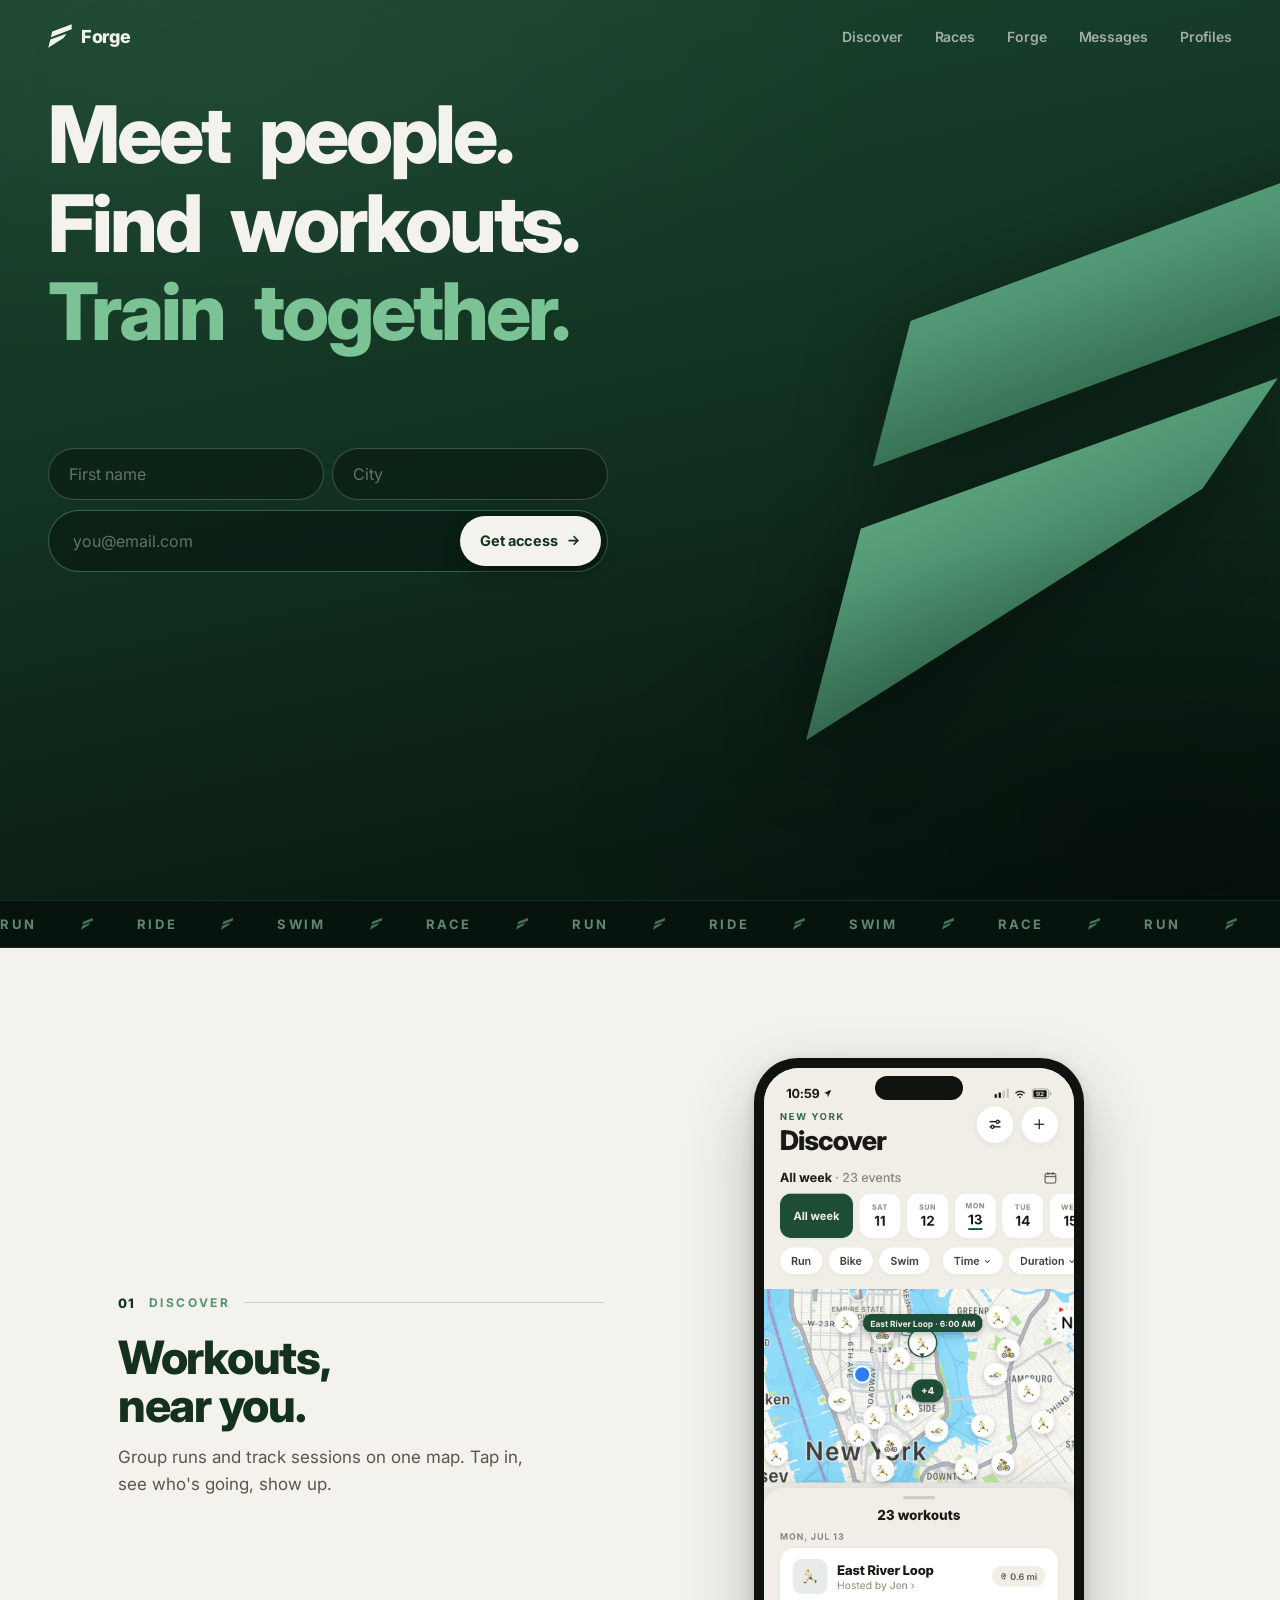
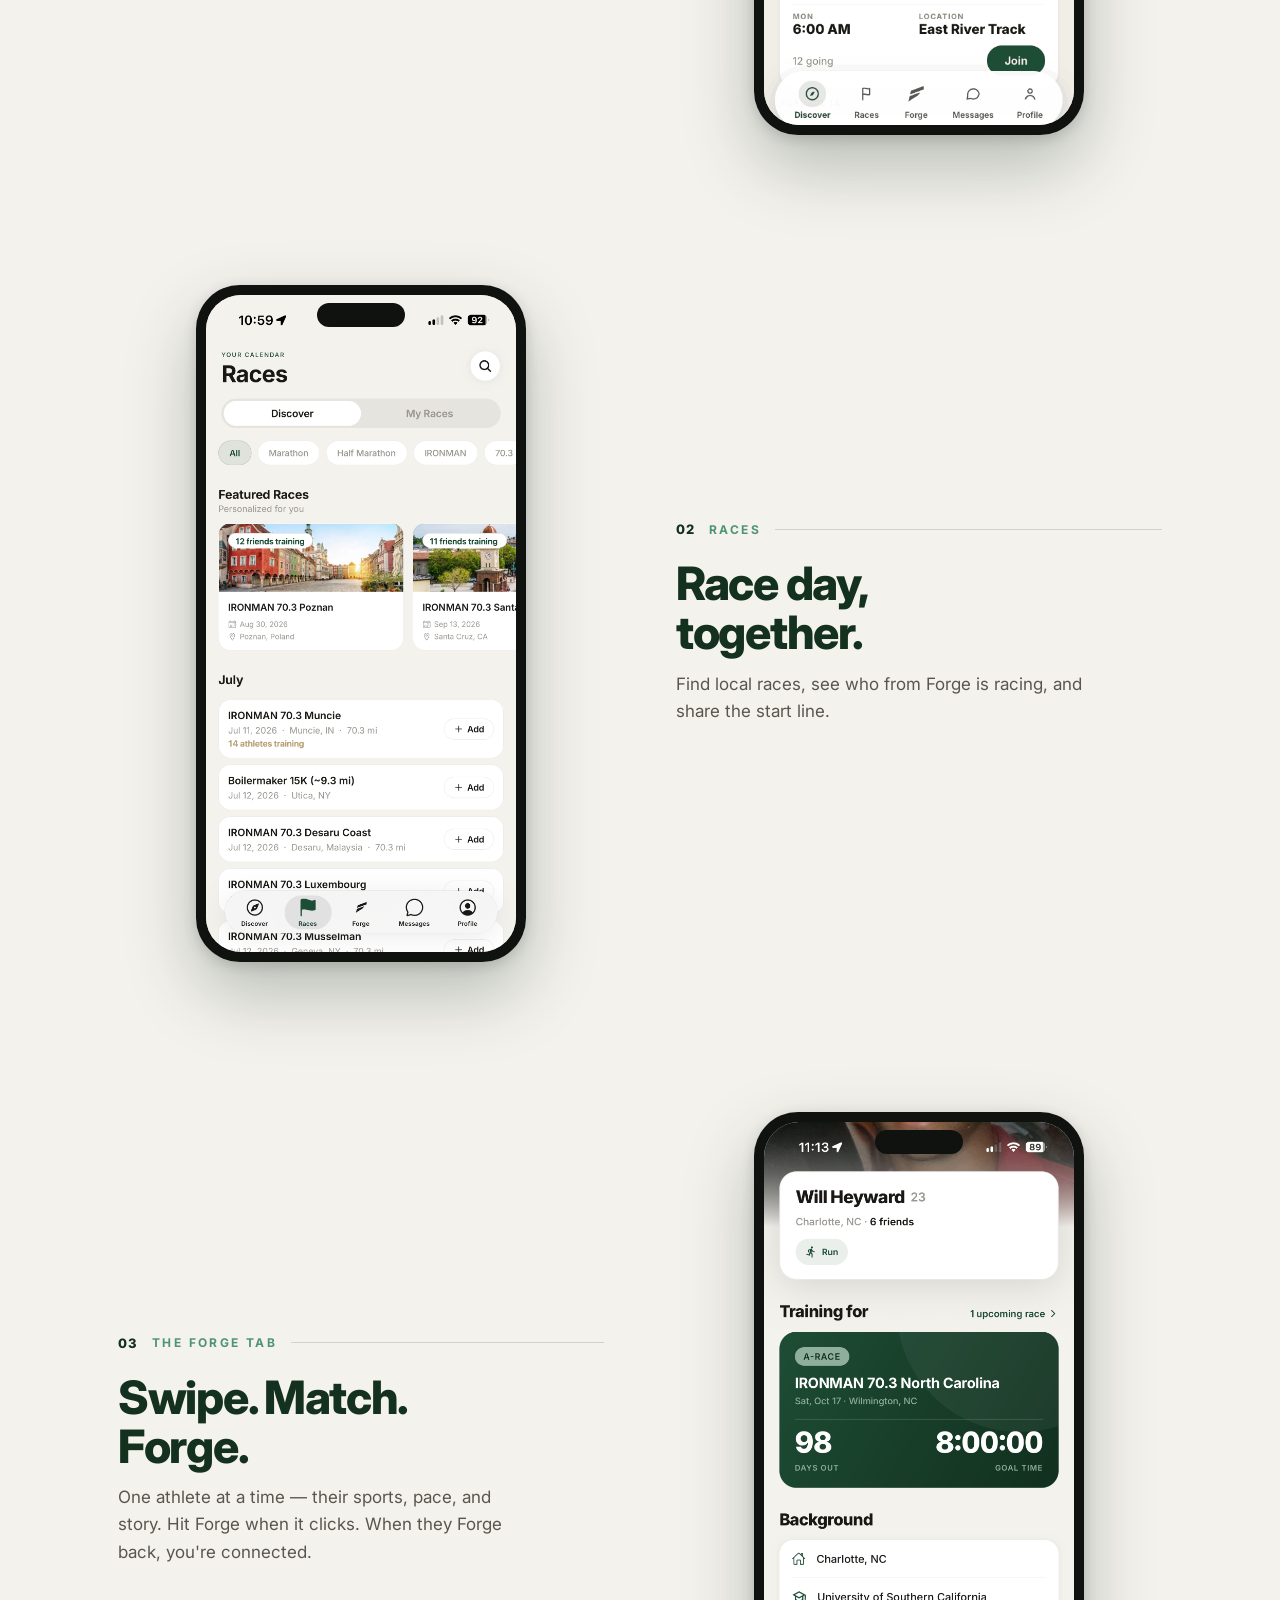
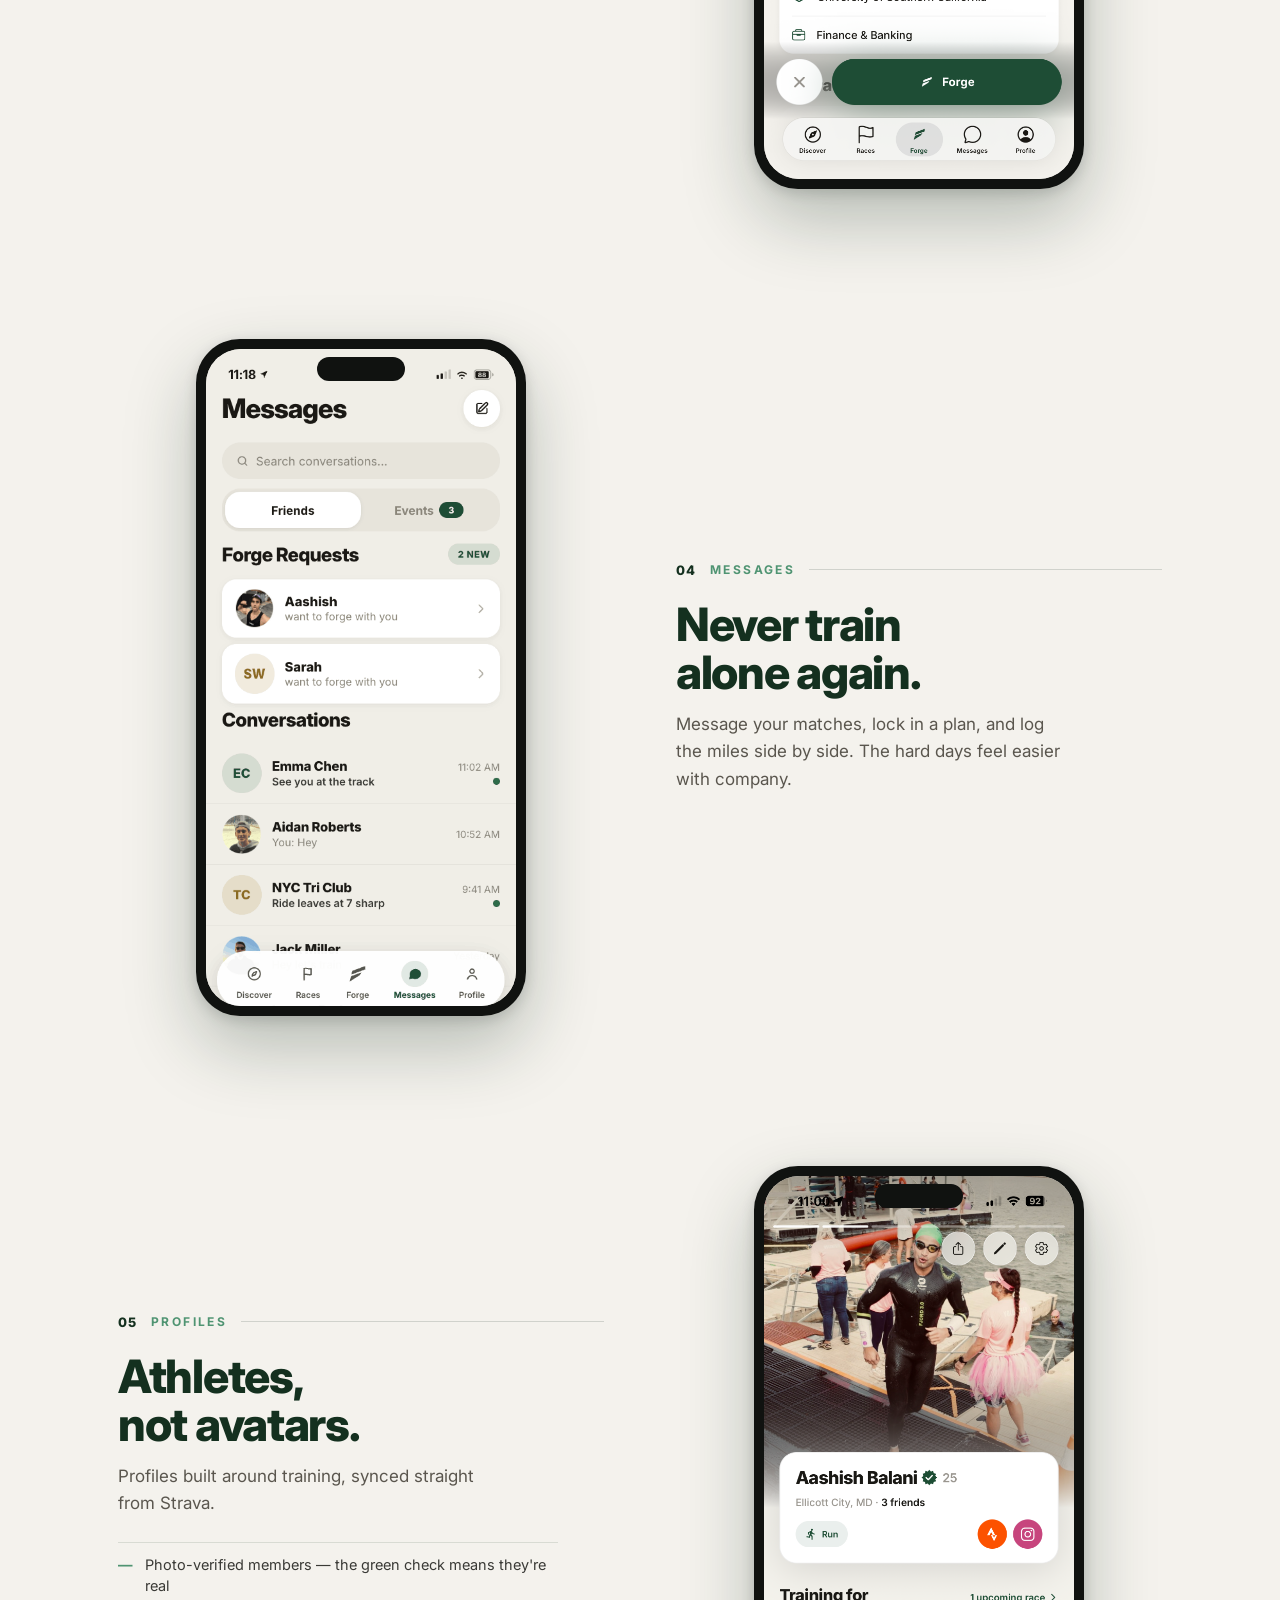
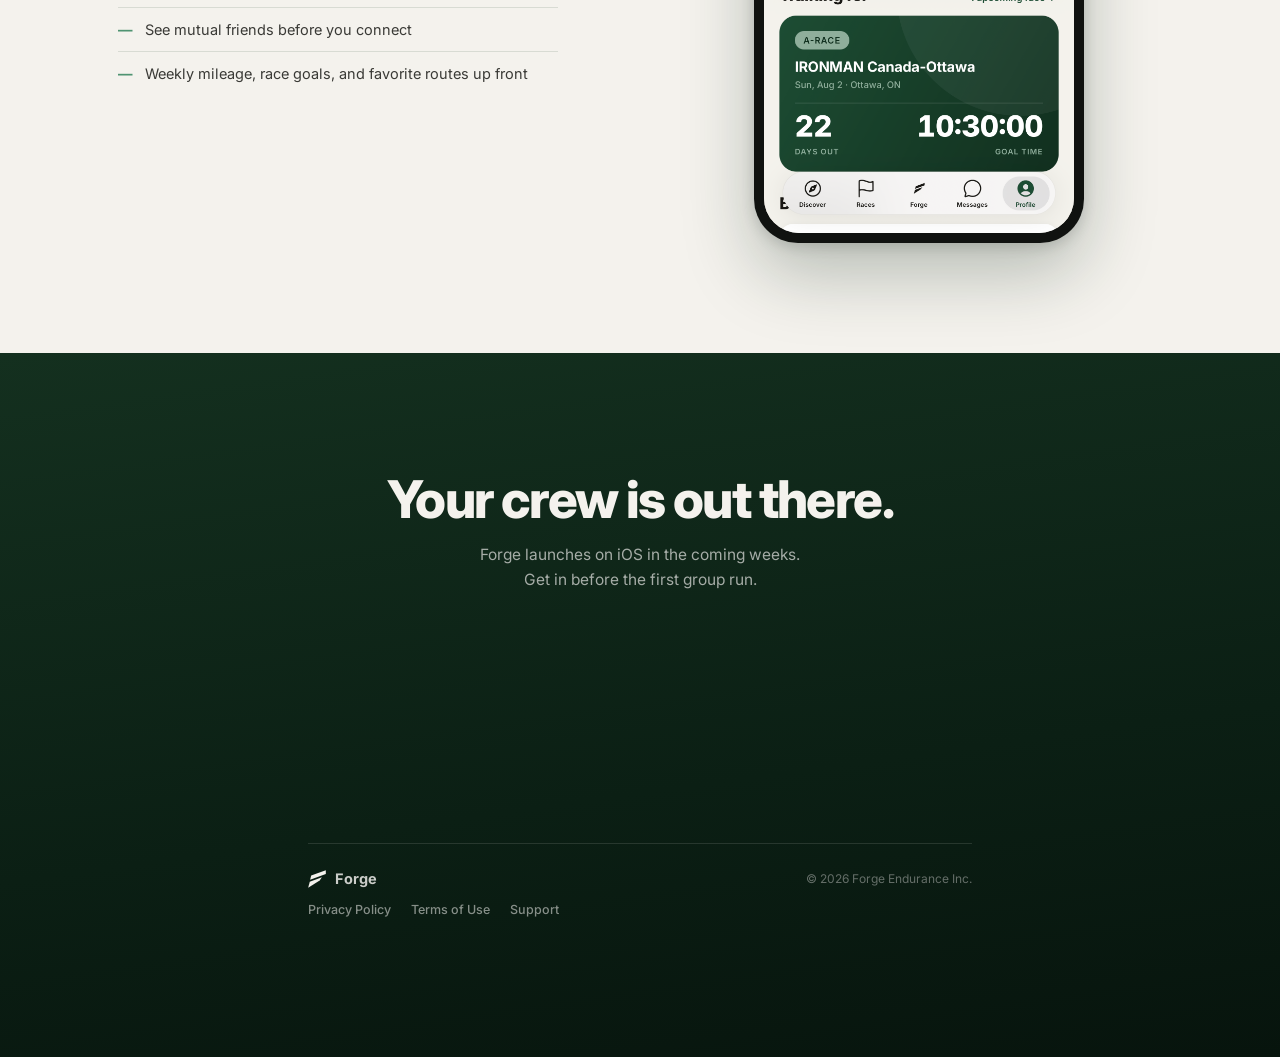
==== index.html @ 2135deba "fix: move site files to repo root" ====
<!doctype html>
<html lang="en">
<head>
<meta charset="utf-8">
<title>Forge — Meet people. Find workouts. Train together.</title>
<meta name="description" content="Forge connects runners and endurance athletes near you — matched to your pace, your sports, and your goals. Launching soon on iOS.">
<meta name="viewport" content="width=device-width,initial-scale=1,maximum-scale=1">
<link rel="preconnect" href="https://fonts.googleapis.com">
<link rel="preconnect" href="https://fonts.gstatic.com" crossorigin>
<link href="https://fonts.googleapis.com/css2?family=Inter:ital,opsz,wght@0,14..32,400..900&display=swap" rel="stylesheet">
<link rel="stylesheet" href="site/forge-site-v3.css">
</head>
<body>

<!-- Netlify Forms detection (hidden) -->
<form name="waitlist" data-netlify="true" netlify-honeypot="bot-field" hidden aria-hidden="true">
  <input type="hidden" name="form-name" value="waitlist">
  <input type="email" name="email">
  <input type="text" name="name">
  <input type="text" name="city">
  <input type="text" name="source">
  <input type="text" name="bot-field">
</form>

<div class="page">

<!-- ═══════════ TOP BAR ═══════════ -->
<nav class="topbar" id="topbar" data-screen-label="Nav">
  <div class="bar">
    <a href="#top" class="brand" style="color:#F4F2ED;">
      <svg width="24" height="24" viewBox="245 245 510 510" aria-hidden="true">
        <path d="M336 404L749 250L749 359L305 524Z" fill="#F4F2ED"></path>
        <path d="M295 575L638 451L576 542L250 749Z" fill="#F4F2ED"></path>
      </svg>
      <span class="wordmark">Forge</span>
    </a>
    <nav class="topnav" aria-label="Sections">
      <a href="#discover">Discover</a>
      <a href="#races">Races</a>
      <a href="#forge">Forge</a>
      <a href="#together">Messages</a>
      <a href="#meet">Profiles</a>
    </nav>
  </div>
</nav>

<!-- ═══════════ HERO ═══════════ -->
<header class="hero" id="top" data-screen-label="Hero">
  <!-- double mark, à la app welcome screen: faint echo behind + gradient mark with drop shadow -->
  <div class="mark-duo" aria-hidden="true">
    <svg class="m-echo" viewBox="245 245 510 510">
      <path d="M336 404L749 250L749 359L305 524Z" fill="rgba(244,242,237,0.07)"></path>
      <path d="M295 575L638 451L576 542L250 749Z" fill="rgba(244,242,237,0.07)"></path>
    </svg>
    <svg class="m-front" viewBox="245 245 510 510">
      <defs>
        <linearGradient id="mgrad" x1="0" y1="0" x2="0.6" y2="1">
          <stop offset="0" stop-color="#7BC295"></stop>
          <stop offset="0.5" stop-color="#4F9472"></stop>
          <stop offset="1" stop-color="#1E4D35"></stop>
        </linearGradient>
      </defs>
      <path d="M336 404L749 250L749 359L305 524Z" fill="url(#mgrad)"></path>
      <path d="M295 575L638 451L576 542L250 749Z" fill="url(#mgrad)"></path>
    </svg>
  </div>
  <div class="hero-grain"></div>

  <div class="shell hero-inner">
    <div class="hero-main">
      <h1 class="h-title">
        <span><i>Meet</i></span>
        <span><i>people.</i></span>
        <span><i>Find</i></span>
        <span><i>workouts.</i></span>
        <span><i class="accent">Train</i></span>
        <span><i class="accent">together.</i></span>
      </h1>
    </div>

    <div class="cta-line" id="cta-top">
      <form class="cta-form" novalidate>
        <div class="cta-field">
          <input type="email" inputmode="email" autocomplete="email" placeholder="you@email.com" aria-label="Email address">
          <button class="go" type="submit">
            Get access
            <svg width="15" height="15" viewBox="0 0 24 24" fill="none" stroke="currentColor" stroke-width="2.8" stroke-linecap="round" stroke-linejoin="round"><path d="M5 12h14M13 6l6 6-6 6"></path></svg>
          </button>
        </div>
      </form>
      <div class="cta-more">
        <p class="more-head"><b>You're in.</b> Want us to match you faster?</p>
        <div class="more-row">
          <input class="more-input" type="text" autocomplete="given-name" placeholder="First name" aria-label="First name">
          <input class="more-input" type="text" autocomplete="address-level2" placeholder="City" aria-label="City">
        </div>
        <button class="more-btn" type="button">Done</button>
        <button class="more-skip" type="button">Skip — email is enough</button>
      </div>
      <div class="cta-done">
        <span class="check-ring"><svg width="20" height="20" viewBox="0 0 24 24" fill="none" stroke="#F4F2ED" stroke-width="2.8" stroke-linecap="round" stroke-linejoin="round"><path d="M5 13l4 4L19 7"></path></svg></span>
        <div><b>You're on the list.</b><p>See you at the start line.</p></div>
      </div>
    </div>
  </div>
</header>

<!-- ═══════════ TICKER ═══════════ -->
<div class="ticker" aria-hidden="true">
  <div class="tick-track" id="ticker-track">
    <span>Run<svg width="12" height="12" viewBox="245 245 510 510"><path d="M336 404L749 250L749 359L305 524Z" fill="#7BC295"></path><path d="M295 575L638 451L576 542L250 749Z" fill="#7BC295"></path></svg>Ride<svg width="12" height="12" viewBox="245 245 510 510"><path d="M336 404L749 250L749 359L305 524Z" fill="#7BC295"></path><path d="M295 575L638 451L576 542L250 749Z" fill="#7BC295"></path></svg>Swim<svg width="12" height="12" viewBox="245 245 510 510"><path d="M336 404L749 250L749 359L305 524Z" fill="#7BC295"></path><path d="M295 575L638 451L576 542L250 749Z" fill="#7BC295"></path></svg>Race<svg width="12" height="12" viewBox="245 245 510 510"><path d="M336 404L749 250L749 359L305 524Z" fill="#7BC295"></path><path d="M295 575L638 451L576 542L250 749Z" fill="#7BC295"></path></svg></span>
  </div>
</div>

<!-- ═══════════ FEATURES — app tab order: Discover, Races, Forge, Messages, Profile ═══════════ -->
<main class="features">

  <!-- 01 · Discover -->
  <section class="feature shell" id="discover" data-screen-label="01 Discover">
    <div class="rv">
      <div class="f-rule"><span class="n">01</span><span class="l">Discover</span></div>
      <h2 class="f-title">Workouts,<br>near you.</h2>
      <p class="f-sub">Group runs and track sessions on one map. Tap in, see who's going, show up.</p>
    </div>
    <div class="phone-wrap rv d1">
      <div class="phone tilt-l">
        <div class="screen"><img class="screen-img" src="site/screens/discover-nyc-final.png" alt="Discover tab screenshot"></div>
      </div>
    </div>
  </section>

  <!-- 02 · Races -->
  <section class="feature shell" id="races" data-screen-label="02 Races">
    <div class="rv">
      <div class="f-rule"><span class="n">02</span><span class="l">Races</span></div>
      <h2 class="f-title">Race day,<br>together.</h2>
      <p class="f-sub">Find local races, see who from Forge is racing, and share the start line.</p>
    </div>
    <div class="phone-wrap rv d1">
      <div class="phone tilt-r">
        <div class="screen"><img class="screen-img" src="site/screens/races-real-final.png" alt="Races screenshot"></div>
      </div>
    </div>
  </section>

  <!-- 03 · Forge tab -->
  <section class="feature shell" id="forge" data-screen-label="03 Forge">
    <div class="rv">
      <div class="f-rule"><span class="n">03</span><span class="l">The Forge tab</span></div>
      <h2 class="f-title">Swipe. Match.<br>Forge.</h2>
      <p class="f-sub">One athlete at a time — their sports, pace, and story. Hit Forge when it clicks. When they Forge back, you're connected.</p>
    </div>
    <div class="phone-wrap rv d1">
      <div class="phone tilt-l">
        <div class="screen"><img class="screen-img" src="site/screens/forge-swipe-will.png" alt="Forge tab screenshot"></div>
      </div>
    </div>
  </section>

  <!-- 04 · Messages -->
  <section class="feature shell" id="together" data-screen-label="04 Messages">
    <div class="rv">
      <div class="f-rule"><span class="n">04</span><span class="l">Messages</span></div>
      <h2 class="f-title">Never train<br>alone again.</h2>
      <p class="f-sub">Message your matches, lock in a plan, and log the miles side by side. The hard days feel easier with company.</p>
    </div>
    <div class="phone-wrap rv d1">
      <div class="phone tilt-r">
        <div class="screen"><img class="screen-img" src="site/screens/messages-final.png" alt="Messages screenshot"></div>
      </div>
    </div>
  </section>

  <!-- 05 · Profile -->
  <section class="feature shell" id="meet" data-screen-label="05 Profile">
    <div class="rv">
      <div class="f-rule"><span class="n">05</span><span class="l">Profiles</span></div>
      <h2 class="f-title">Athletes,<br>not avatars.</h2>
      <p class="f-sub">Profiles built around training, synced straight from Strava.</p>
      <ul class="f-points">
        <li>Photo-verified members — the green check means they're real</li>
        <li>See mutual friends before you connect</li>
        <li>Weekly mileage, race goals, and favorite routes up front</li>
      </ul>
    </div>
    <div class="phone-wrap rv d1">
      <div class="phone tilt-l">
        <div class="screen"><img class="screen-img" src="site/screens/profile-verified.png" alt="Profile screenshot"></div>
      </div>
    </div>
  </section>

</main>

<!-- ═══════════ FINAL CTA ═══════════ -->
<section class="final" data-screen-label="Final CTA">
  <div class="shell">
    <div class="rv"><h2 class="final-title">Your crew is out there.</h2>
    <p class="final-sub">Forge launches on iOS in the coming weeks. Get in before the first group run.</p></div>

    <div class="cta-line rv d1" id="cta-bottom" style="margin-top: 30px;">
      <form class="cta-form" novalidate>
        <div class="cta-field">
          <input type="email" inputmode="email" autocomplete="email" placeholder="you@email.com" aria-label="Email address">
          <button class="go" type="submit">
            Get access
            <svg width="15" height="15" viewBox="0 0 24 24" fill="none" stroke="currentColor" stroke-width="2.8" stroke-linecap="round" stroke-linejoin="round"><path d="M5 12h14M13 6l6 6-6 6"></path></svg>
          </button>
        </div>
      </form>
      <div class="cta-more">
        <p class="more-head"><b>You're in.</b> Want us to match you faster?</p>
        <div class="more-row">
          <input class="more-input" type="text" autocomplete="given-name" placeholder="First name" aria-label="First name">
          <input class="more-input" type="text" autocomplete="address-level2" placeholder="City" aria-label="City">
        </div>
        <button class="more-btn" type="button">Done</button>
        <button class="more-skip" type="button">Skip — email is enough</button>
      </div>
      <div class="cta-done">
        <span class="check-ring"><svg width="20" height="20" viewBox="0 0 24 24" fill="none" stroke="#F4F2ED" stroke-width="2.8" stroke-linecap="round" stroke-linejoin="round"><path d="M5 13l4 4L19 7"></path></svg></span>
        <div><b>You're on the list.</b><p>See you at the start line.</p></div>
      </div>
    </div>

    <footer class="footer">
      <span class="fbrand">
        <svg width="18" height="18" viewBox="245 245 510 510" aria-hidden="true"><path d="M336 404L749 250L749 359L305 524Z" fill="#F4F2ED"></path><path d="M295 575L638 451L576 542L250 749Z" fill="#F4F2ED"></path></svg>
        Forge
      </span>
      <small>© 2026 Forge Endurance Inc.</small>
    </footer>
    <div class="footer-legal">
      <a href="site/privacy.html">Privacy Policy</a>
      <a href="site/terms.html">Terms of Use</a>
      <a href="site/support.html">Support</a>
    </div>
  </div>
</section>

</div>

<!-- ═══════════ FLOATING DOCK NAV ═══════════ -->
<nav class="dock" id="dock" data-screen-label="Dock nav" aria-label="Sections">
  <a href="#discover" data-spy="discover">
    <svg width="17" height="17" viewBox="0 0 24 24" fill="none" stroke="currentColor" stroke-width="2.1" stroke-linecap="round" stroke-linejoin="round"><path d="M12 21s-7-5.5-7-11a7 7 0 0114 0c0 5.5-7 11-7 11z"></path><circle cx="12" cy="10" r="2.6"></circle></svg>
    <span>Discover</span>
  </a>
  <a href="#races" data-spy="races">
    <svg width="17" height="17" viewBox="0 0 24 24" fill="none" stroke="currentColor" stroke-width="2.1" stroke-linecap="round" stroke-linejoin="round"><path d="M5 21V4"></path><path d="M5 4c4-2.2 8 2.2 12 0v9c-4 2.2-8-2.2-12 0"></path></svg>
    <span>Races</span>
  </a>
  <a href="#forge" data-spy="forge">
    <svg width="17" height="17" viewBox="245 245 510 510"><path d="M336 404L749 250L749 359L305 524Z" fill="currentColor"></path><path d="M295 575L638 451L576 542L250 749Z" fill="currentColor"></path></svg>
    <span>Forge</span>
  </a>
  <a href="#together" data-spy="together">
    <svg width="17" height="17" viewBox="0 0 24 24" fill="none" stroke="currentColor" stroke-width="2.1" stroke-linecap="round" stroke-linejoin="round"><path d="M21 11.5a8.4 8.4 0 01-9 8.4 8.6 8.6 0 01-3.7-.8L3 20l1-4.9a8.4 8.4 0 1117-3.6z"></path></svg>
    <span>Messages</span>
  </a>
  <a href="#meet" data-spy="meet">
    <svg width="17" height="17" viewBox="0 0 24 24" fill="currentColor"><circle cx="12" cy="8.2" r="3.4"></circle><path d="M4.8 19.5c.8-3.8 3.8-5.7 7.2-5.7s6.4 1.9 7.2 5.7z"></path></svg>
    <span>Profile</span>
  </a>
</nav>

<script src="site/forge-site-v3.js"></script>
</body>
</html>
---- site/forge-site-v3.css ----
/* Forge — marketing site v2. Simplified hero, real nav, less "template" chrome. */

*, *::before, *::after { box-sizing: border-box; }
html { scroll-behavior: smooth; }
html, body { margin: 0; padding: 0; }
body {
  font-family: "Inter", -apple-system, system-ui, sans-serif;
  background: #0B1710;
  color: #1A1814;
  -webkit-font-smoothing: antialiased;
  overflow-x: hidden;
}
a { color: #1E4D35; text-decoration: none; }
a:hover { color: #2E6B49; }
button, input { font-family: inherit; }

.shell { max-width: 480px; margin: 0 auto; padding: 0 24px; }

/* reveal-on-scroll */
.rv { opacity: 0; transform: translateY(26px); transition: opacity 0.7s cubic-bezier(.16,1,.3,1), transform 0.7s cubic-bezier(.16,1,.3,1); }
.rv.in { opacity: 1; transform: none; }
.rv.d1 { transition-delay: 0.1s; }
@media (prefers-reduced-motion: reduce) {
  .rv { opacity: 1 !important; transform: none !important; transition: none !important; }
  .h-title span i, .h-kicker, .h-sub, .hero-peek, .cta-line, .tick-track, .m-front { animation: none !important; opacity: 1 !important; transform: none !important; }
  .route-line, .mark-duo, .cta-line .cta-more { animation: none !important; }
  .dock { transition: none; }
  .cta-field { animation: none !important; }
}

/* ═══════════ fixed top bar ═══════════ */
.topbar {
  position: fixed; top: 0; left: 0; right: 0; z-index: 90;
  transition: background 0.3s ease, border-color 0.3s ease;
  border-bottom: 1px solid transparent;
}
.topbar.scrolled { background: rgba(7,20,13,0.88); backdrop-filter: blur(12px); -webkit-backdrop-filter: blur(12px); border-bottom-color: rgba(244,242,237,0.08); }
.topbar .bar { max-width: 480px; margin: 0 auto; padding: 0 24px; height: 60px; display: flex; align-items: center; justify-content: space-between; }
.brand { display: flex; align-items: center; gap: 9px; }
.brand .wordmark { font-size: 18px; font-weight: 800; letter-spacing: -0.3px; color: #F4F2ED; }
.menu-btn {
  display: flex; align-items: center; gap: 9px; height: 38px; padding: 0 4px;
  background: none; border: none; cursor: pointer;
  color: #F4F2ED; font-size: 13px; font-weight: 700; letter-spacing: 1.4px; text-transform: uppercase;
}
.menu-btn .lines { display: flex; flex-direction: column; gap: 4px; }
.menu-btn .lines span { display: block; width: 20px; height: 2px; background: #F4F2ED; border-radius: 1px; transition: transform 0.3s cubic-bezier(.16,1,.3,1), opacity 0.2s; }

/* ═══════════ floating dock nav — app tab-bar, not a TOC ═══════════ */
.dock {
  position: fixed; left: 50%; bottom: 18px; z-index: 95;
  transform: translate(-50%, 90px);
  display: flex; align-items: center; gap: 2px; padding: 5px;
  border-radius: 9999px;
  background: rgba(11,23,16,0.86);
  border: 1px solid rgba(244,242,237,0.12);
  backdrop-filter: blur(14px); -webkit-backdrop-filter: blur(14px);
  box-shadow: 0 16px 44px rgba(0,0,0,0.4);
  transition: transform 0.55s cubic-bezier(.16,1,.3,1), opacity 0.4s ease;
  opacity: 0;
}
.dock.show { transform: translate(-50%, 0); opacity: 1; }
.dock a {
  display: flex; align-items: center; gap: 7px;
  height: 42px; padding: 0 12px; border-radius: 21px;
  color: rgba(237,236,234,0.55); font-size: 12.5px; font-weight: 600; letter-spacing: -0.1px;
  transition: background 0.3s ease, color 0.3s ease;
  white-space: nowrap;
}
.dock a:hover { color: #F4F2ED; }
.dock a span { display: none; }
.dock a.active { background: rgba(123,194,149,0.16); color: #9ED4B4; }
.dock a.active span { display: inline; }
@media (max-width: 359px) { .dock a { padding: 0 12px; } }

/* ═══════════ hero — stripped down ═══════════ */
.hero {
  position: relative;
  min-height: 100svh;
  background: linear-gradient(168deg, #1C4530 0%, #123322 44%, #0B1F14 78%, #07140D 100%);
  overflow: hidden;
  display: flex; flex-direction: column;
}
/* double mark — rides high beside the headline, richer color, echo readable */
.mark-duo { position: absolute; inset: 0; pointer-events: none; overflow: hidden; }
.mark-duo svg { position: absolute; top: 38%; right: -130px; width: 460px; height: 460px; }
.m-echo { transform: translate(44px, -44px); }
.m-echo path { fill: rgba(244,242,237,0.09); }
.m-front { filter: drop-shadow(0 22px 44px rgba(0,0,0,0.45)); animation: markDrift 1.1s cubic-bezier(.16,1,.3,1) 0.5s both; }
@keyframes markDrift { from { opacity: 0; transform: translate(60px, 30px); } to { opacity: 1; transform: none; } }
.hero-ghost { display: none; }
.hero-grain { position: absolute; inset: 0; pointer-events: none; opacity: 0.5;
  background: radial-gradient(90% 60% at 18% 8%, rgba(123,194,149,0.13), transparent 60%),
              radial-gradient(70% 50% at 90% 92%, rgba(0,0,0,0.5), transparent 65%); }
.hero-inner { position: relative; display: flex; flex-direction: column; flex: 1; width: 100%; padding-top: 76px; padding-bottom: 30px; }
.hero-main { display: flex; flex-direction: column; justify-content: flex-start; }

.h-kicker { display: flex; align-items: center; gap: 8px; margin: 0 0 18px; font-size: 12.5px; font-weight: 600; letter-spacing: 0.4px; color: #9ED4B4; animation: riseIn 0.6s cubic-bezier(.16,1,.3,1) 0.9s both; }
.h-kicker .dot { width: 6px; height: 6px; border-radius: 50%; background: #7BC295; animation: pulseDot 2.2s ease-in-out infinite; }
@keyframes pulseDot { 0%,100% { opacity: 1; } 50% { opacity: 0.3; } }

.h-title { margin: 0; font-size: clamp(46px, 12.5vw, 58px); line-height: 0.99; font-weight: 800; letter-spacing: -2px; color: #F4F2ED; }
.h-title span { display: block; overflow: hidden; padding: 0 0.12em 0.08em 0; margin-bottom: -0.08em; }
.h-title span i { display: block; font-style: normal; transform: translateY(110%); animation: maskUp 0.75s cubic-bezier(.16,1,.3,1) both; }
.h-title span:nth-child(1) i { animation-delay: 0.12s; }
.h-title span:nth-child(2) i { animation-delay: 0.2s; }
.h-title span:nth-child(3) i { animation-delay: 0.3s; }
.h-title span:nth-child(4) i { animation-delay: 0.38s; }
.h-title span:nth-child(5) i { animation-delay: 0.48s; }
.h-title span:nth-child(6) i { animation-delay: 0.56s; }
.h-title .accent { color: #7BC295; }
@keyframes maskUp { to { transform: translateY(0); } }
@keyframes riseIn { from { opacity: 0; transform: translateY(14px); } to { opacity: 1; transform: none; } }

.h-sub {
  margin: 18px 0 0; font-size: 15.5px; line-height: 1.55; color: rgba(237,236,234,0.68);
  max-width: 320px; text-wrap: pretty;
  animation: riseIn 0.7s cubic-bezier(.16,1,.3,1) 0.72s both;
}

/* single inline email control — anchored to the bottom of the fold */
.cta-line { margin-top: auto; padding-top: 40px; max-width: 400px; animation: riseIn 0.7s cubic-bezier(.16,1,.3,1) 1.05s both; }
.final .cta-line { margin-top: 30px; padding-top: 0; }
.cta-field {
  position: relative; display: flex; align-items: center;
  height: 62px; border-radius: 31px;
  background: rgba(7,20,13,0.55);
  border: 1px solid rgba(123,194,149,0.4);
  box-shadow: 0 0 0 0 rgba(123,194,149,0.0);
  transition: border-color 0.25s ease;
  animation: ctaBreathe 3.6s ease-in-out 2s infinite;
}
@keyframes ctaBreathe {
  0%, 100% { box-shadow: 0 0 24px 0 rgba(123,194,149,0.10); }
  50% { box-shadow: 0 0 34px 4px rgba(123,194,149,0.26); }
}
.cta-field:focus-within { border-color: rgba(123,194,149,0.65); }
.cta-field input {
  flex: 1; min-width: 0; height: 100%; background: none; border: none; padding: 0 12px 0 24px;
  color: #F4F2ED; font-size: 16px;
}
.cta-field input::placeholder { color: rgba(237,236,234,0.4); }
.cta-field input:focus { outline: none; }
.cta-field .go {
  flex: none; margin-right: 6px; height: 50px; padding: 0 20px; border-radius: 25px;
  border: none; cursor: pointer; background: #F4F2ED; color: #14301F;
  display: flex; align-items: center; justify-content: center; gap: 8px;
  font-size: 14.5px; font-weight: 700; letter-spacing: -0.1px; white-space: nowrap;
  box-shadow: 0 6px 18px rgba(0,0,0,0.3);
  transition: transform 0.25s cubic-bezier(.16,1,.3,1), background 0.25s ease;
}
.cta-field .go:hover { background: #FFFFFF; }
.cta-field .go:active { transform: scale(0.92); }
.cta-hint { margin: 12px 2px 0; font-size: 13px; color: rgba(237,236,234,0.5); }
/* — step 2: optional name + city (progressive disclosure) — */
.cta-more { display: none; }
.cta-line.step2 .cta-form, .cta-line.step2 .cta-hint { display: none; }
.cta-line.step2 .cta-more { display: block; animation: riseIn 0.5s cubic-bezier(.16,1,.3,1) both; }
.more-head { margin: 2px 2px 12px; font-size: 14.5px; color: rgba(237,236,234,0.7); }
.more-head b { color: #9ED4B4; }
.more-row { display: flex; gap: 8px; }
.more-input {
  flex: 1; min-width: 0; height: 52px; border-radius: 26px; padding: 0 20px;
  background: rgba(7,20,13,0.5); border: 1px solid rgba(244,242,237,0.22);
  color: #F4F2ED; font-size: 16px;
}
.more-input::placeholder { color: rgba(237,236,234,0.4); }
.more-input:focus { outline: none; border-color: rgba(123,194,149,0.65); }
.more-btn {
  width: 100%; height: 52px; margin-top: 8px; border-radius: 26px; border: none; cursor: pointer;
  background: #F4F2ED; color: #14301F; font-size: 15.5px; font-weight: 700;
}
.more-btn:active { transform: scale(0.98); }
.more-skip { width: 100%; height: 40px; margin-top: 2px; border: none; background: none; cursor: pointer; color: rgba(237,236,234,0.5); font-size: 13px; font-weight: 500; }
.more-skip:hover { color: rgba(237,236,234,0.75); }

/* success */
.cta-done { display: none; align-items: center; gap: 12px; padding: 4px 2px; }
.cta-done .check-ring { flex: none; width: 44px; height: 44px; border-radius: 50%; background: linear-gradient(160deg, #4F9472, #1E4D35); display: flex; align-items: center; justify-content: center; }
.cta-done .check-ring svg path { stroke-dasharray: 26; stroke-dashoffset: 26; }
.cta-line.done .cta-form, .cta-line.done .cta-hint, .cta-line.done .cta-more { display: none; }
.cta-line.done .cta-done { display: flex; }
.cta-line.done .check-ring svg path { animation: drawCheck 0.4s cubic-bezier(.2,.7,.3,1) 0.15s both; }
@keyframes drawCheck { to { stroke-dashoffset: 0; } }
.cta-done b { display: block; color: #F4F2ED; font-size: 15.5px; font-weight: 700; }
.cta-done p { margin: 2px 0 0; color: rgba(237,236,234,0.6); font-size: 13.5px; }

/* hero phone peek — unused in v3 (type-led) */
.hero-peek {
  display: flex; justify-content: center;
  height: 320px; margin-top: 36px;
  animation: peekUp 1s cubic-bezier(.16,1,.3,1) 1.2s both;
}
.hero-peek .phone { flex: none; width: min(330px, 84vw); }
@keyframes peekUp { from { opacity: 0; transform: translateY(120px); } to { opacity: 1; transform: none; } }

/* ═══════════ ticker ═══════════ */
.ticker { background: #07140D; border-top: 1px solid rgba(123,194,149,0.14); border-bottom: 1px solid rgba(123,194,149,0.14); overflow: hidden; padding: 15px 0; }
.tick-track { display: flex; gap: 44px; width: max-content; animation: tick 88s linear infinite; }
.tick-track span { display: flex; align-items: center; gap: 44px; font-size: 13px; font-weight: 700; letter-spacing: 2.6px; text-transform: uppercase; color: rgba(158,212,180,0.6); white-space: nowrap; }
.tick-track svg { flex: none; opacity: 0.55; }
@keyframes tick { to { transform: translateX(-50%); } }

/* ═══════════ features — editorial, no chip clutter ═══════════ */
.features { background: #F4F2ED; }
.feature { padding: 68px 0 26px; }
.feature:last-of-type { padding-bottom: 72px; }
.f-rule { display: flex; align-items: center; gap: 14px; margin-bottom: 22px; }
.f-rule .n { font-size: 13px; font-weight: 800; letter-spacing: 1px; color: #14301F; }
.f-rule .l { font-size: 12px; font-weight: 700; letter-spacing: 2.4px; text-transform: uppercase; color: #4F9472; }
.f-rule::after { content: ""; flex: 1; height: 1px; background: rgba(20,48,31,0.16); }
.f-title { margin: 0; font-size: clamp(30px, 8vw, 38px); font-weight: 800; letter-spacing: -1.3px; line-height: 1.06; color: #14301F; }
.f-sub { margin: 14px 0 0; font-size: 15.5px; line-height: 1.6; color: #5A564E; max-width: 340px; text-wrap: pretty; }

/* spec-sheet list (replaces check bullets) */
.f-points { list-style: none; margin: 24px 0 0; padding: 0; }
.f-points li { padding: 11px 0; border-top: 1px solid rgba(20,48,31,0.12); font-size: 14.5px; line-height: 1.45; color: #3A3A36; display: flex; gap: 12px; }
.f-points li::before { content: "—"; color: #4F9472; font-weight: 700; }

/* phone frame */
.phone-wrap { display: flex; justify-content: center; padding-top: 34px; }
.phone {
  position: relative; width: min(300px, 78vw); aspect-ratio: 390 / 800;
  border-radius: 44px; background: #101210; padding: 10px;
  box-shadow: 0 30px 70px rgba(20,48,31,0.28), 0 4px 14px rgba(0,0,0,0.14);
  transition: transform 0.9s cubic-bezier(.16,1,.3,1);
}
.phone::after { content: ""; position: absolute; top: 18px; left: 50%; transform: translateX(-50%); width: 88px; height: 24px; border-radius: 12px; background: #101210; z-index: 3; }
.phone .screen { position: absolute; inset: 10px; border-radius: 35px; overflow: hidden; background: #EAE7E0; }
.phone .screen image-slot, .phone .screen .screen-img { position: absolute; inset: 0; width: 100%; height: 100%; object-fit: cover; object-position: top; }
.phone.tilt-l { transform: rotate(-3deg); }
.phone.tilt-r { transform: rotate(3deg); }
.rv.in .phone.tilt-l, .rv.in .phone.tilt-r { transform: rotate(0deg); }

/* ═══════════ final CTA ═══════════ */
.final { position: relative; overflow: hidden; background: linear-gradient(172deg, #14301F 0%, #0B1F14 60%, #07140D 100%); padding: 84px 0 56px; }
.final-title { margin: 0; font-size: clamp(34px, 9vw, 44px); font-weight: 800; letter-spacing: -1.6px; line-height: 1.05; color: #F4F2ED; }
.final-sub { margin: 16px 0 0; font-size: 15.5px; line-height: 1.6; color: rgba(237,236,234,0.68); max-width: 330px; }
.final .cta-line { animation: none; }

.menu-btn-removed { display: none; }

/* give the last section room above the dock */
.footer { position: relative; margin-top: 72px; padding-top: 26px; border-top: 1px solid rgba(244,242,237,0.12); display: flex; align-items: center; justify-content: space-between; }
.footer-legal { display: flex; gap: 20px; padding: 14px 0 76px; }
.footer-legal a { font-size: 12.5px; font-weight: 500; color: rgba(237,236,234,0.55); }
.footer-legal a:hover { color: #9ED4B4; }
.footer .fbrand { display: flex; align-items: center; gap: 9px; color: rgba(237,236,234,0.85); font-size: 14.5px; font-weight: 700; }
.footer small { color: rgba(237,236,234,0.4); font-size: 12px; }

/* topnav — desktop only */
.topnav { display: none; }

/* ── tablet: framed phone ── */
@media (min-width: 720px) and (max-width: 1023px) {
  body { background: #07140D; }
  .page { max-width: 520px; margin: 0 auto; box-shadow: 0 0 120px rgba(0,0,0,0.5); }
  .topbar .bar { max-width: 520px; }
}

/* ── desktop ── */
@media (min-width: 1024px) {
  .shell, .topbar .bar { max-width: 1140px; padding-left: 48px; padding-right: 48px; margin-left: auto; margin-right: auto; }
  /* topbar + hero hug the edges — no centering gutter on the fold */
  .topbar .bar { max-width: none; margin-left: 0; }
  .hero .shell { max-width: none; margin-left: 0; }
  .topbar .bar { height: 72px; }

  .topnav { display: flex; gap: 32px; }
  .topnav a { color: rgba(237,236,234,0.65); font-size: 14px; font-weight: 600; letter-spacing: -0.1px; transition: color 0.25s ease; }
  .topnav a:hover { color: #F4F2ED; }
  .dock { display: none; }

  /* hero: type left, mark right */
  .hero-inner { padding-top: 96px; padding-bottom: 64px; }
  .hero-main { justify-content: center; }
  .h-title { max-width: 7em; font-size: clamp(64px, 6.2vw, 84px); letter-spacing: -3px; line-height: 0.98; }
  .h-title span { display: inline-block; padding: 0 0.22em 0.09em 0; margin-bottom: -0.09em; }
  .cta-line { margin-top: 46px; max-width: 560px; display: flex; flex-direction: column; }
  /* desktop: name + city shown upfront, above the email row */
  .cta-line .cta-more { display: block; order: -1; margin-bottom: 10px; animation: riseIn 0.7s cubic-bezier(.16,1,.3,1) 1.2s both; }
  .cta-line .more-head, .cta-line .more-btn, .cta-line .more-skip { display: none; }
  .cta-line.done .cta-more { display: none; }

  /* ambient motion: slow mark float */
  .mark-duo { animation: markFloat 9s ease-in-out 2s infinite alternate; }
  @keyframes markFloat { from { transform: translateY(0); } to { transform: translateY(-16px); } }

  .mark-duo svg { top: 50%; transform: translateY(-52%); right: -140px; width: 620px; height: 620px; }
  .m-echo { transform: translateY(-52%) translate(56px, -56px); }
  @keyframes markDrift { from { opacity: 0; transform: translateY(-52%) translate(60px, 30px); } to { opacity: 1; transform: translateY(-52%); } }

  /* features: two-column, alternating */
  .feature { display: grid; grid-template-columns: 1fr 1fr; gap: 72px; align-items: center; padding: 110px 48px 40px; }
  .feature:last-of-type { padding-bottom: 110px; }
  .feature:nth-of-type(even) .phone-wrap { order: -1; }
  .phone-wrap { padding-top: 0; }
  .phone { width: 330px; }
  .f-title { font-size: 46px; }
  .f-sub { font-size: 17px; max-width: 420px; }
  .f-points { max-width: 440px; }

  /* final CTA: centered */
  .final { padding: 120px 0 64px; }
  .final .shell { max-width: 760px; }
  .final-title { text-align: center; font-size: 52px; }
  .final-sub { text-align: center; margin-left: auto; margin-right: auto; }
  .final .cta-line { margin-left: auto; margin-right: auto; }
  .final .hero-ghost { display: none; }
  .footer { margin-top: 96px; }
}
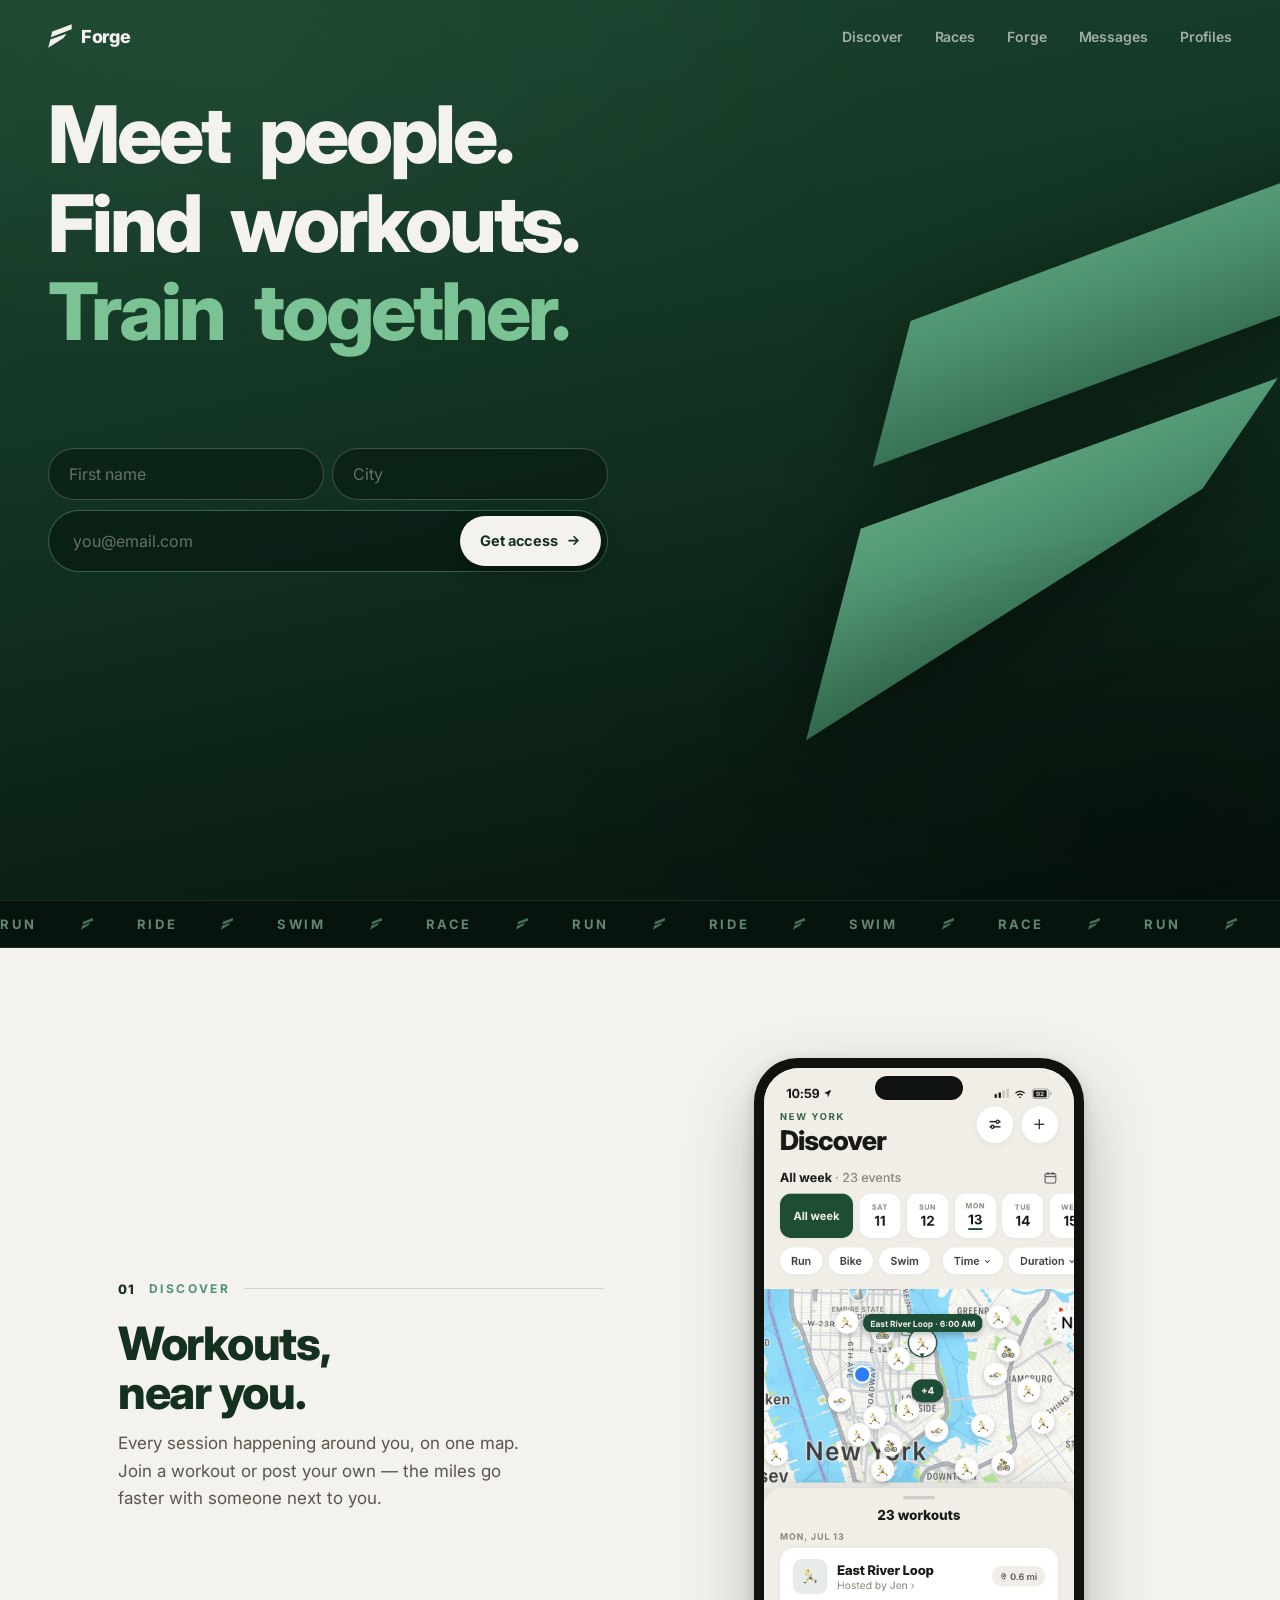
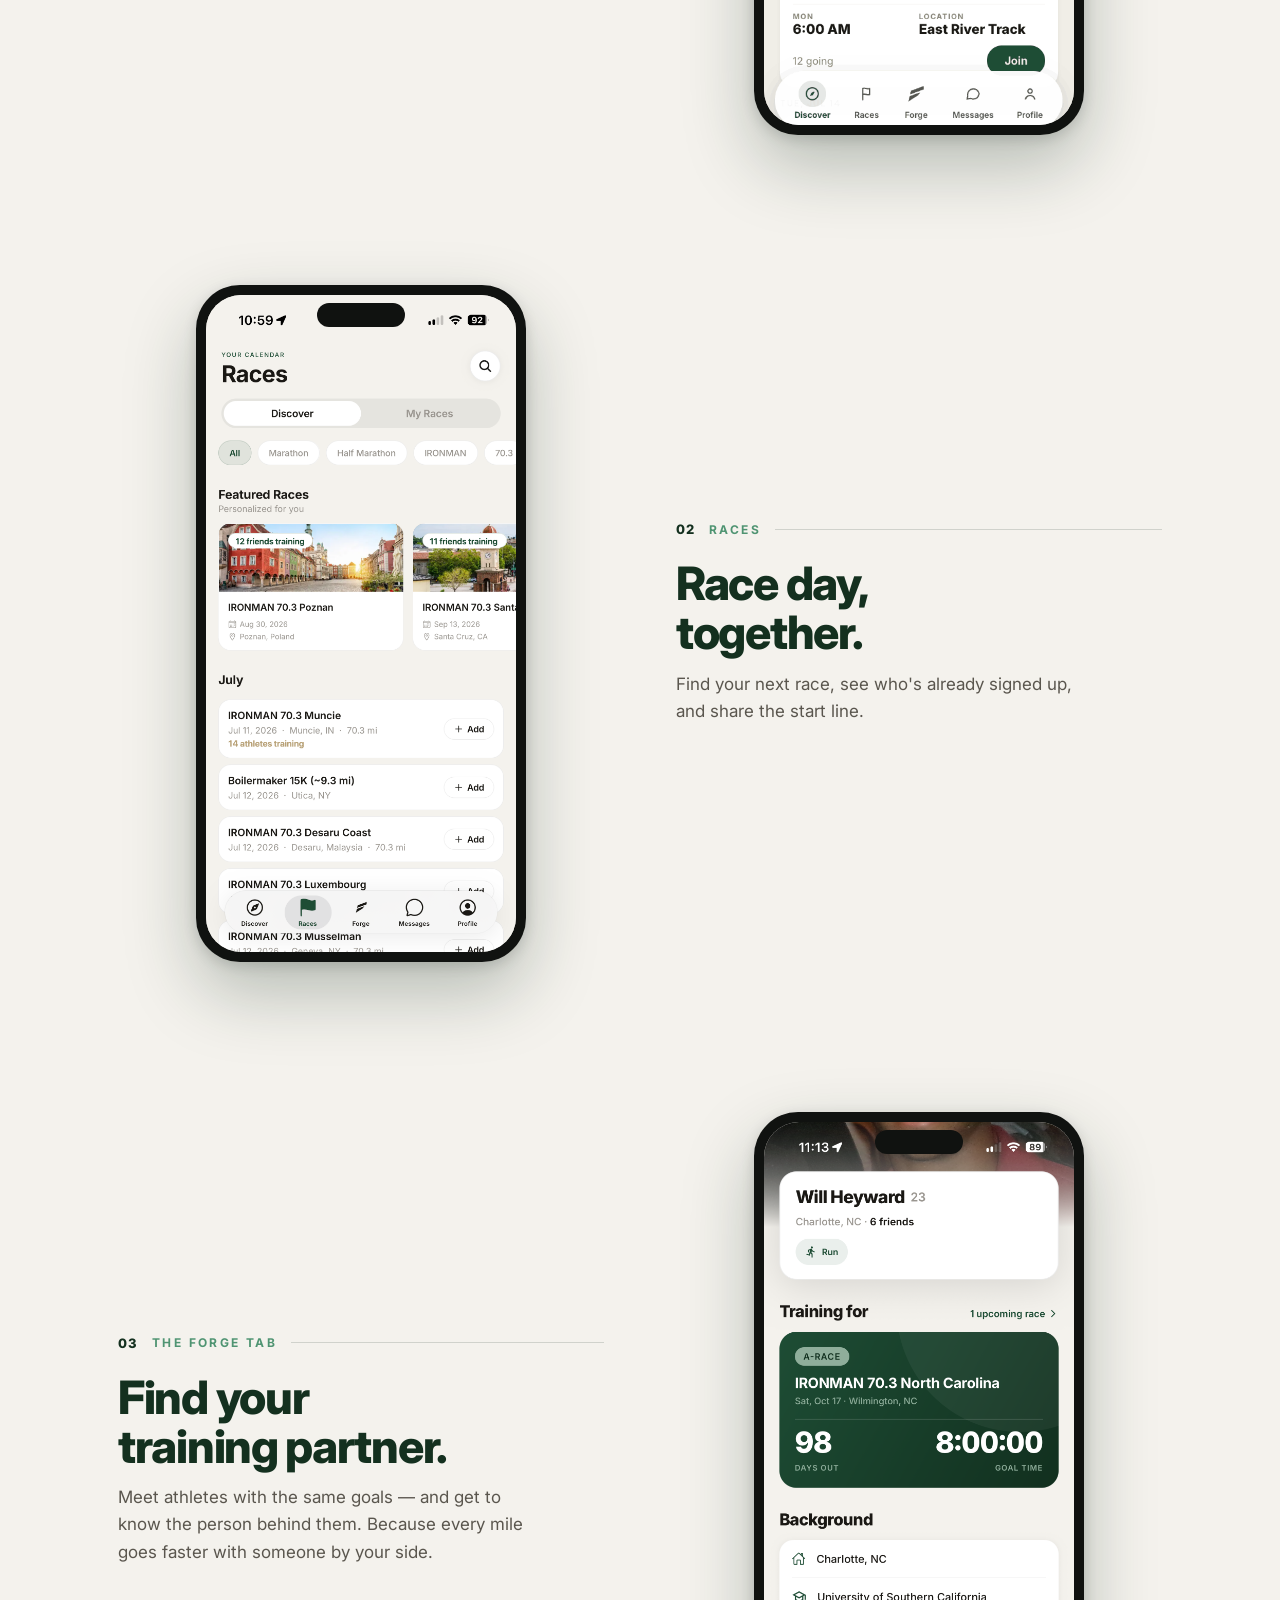
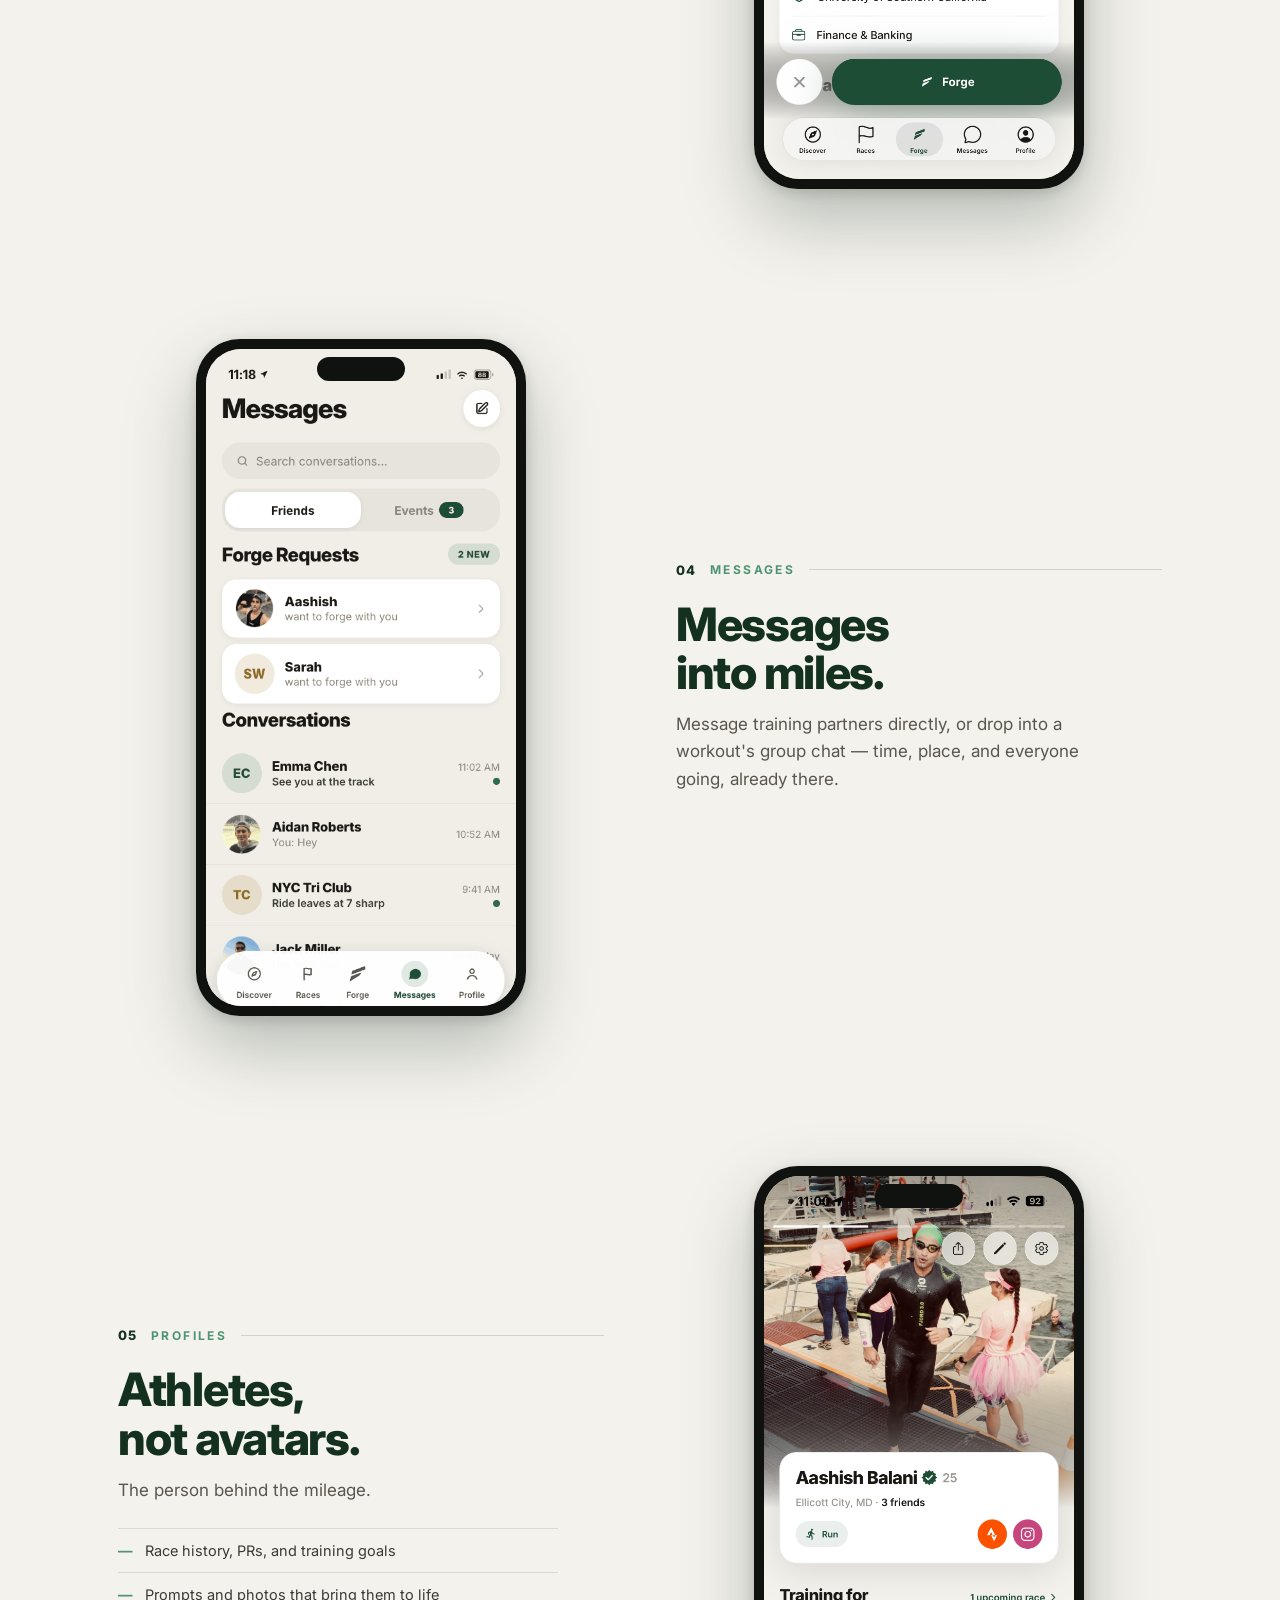
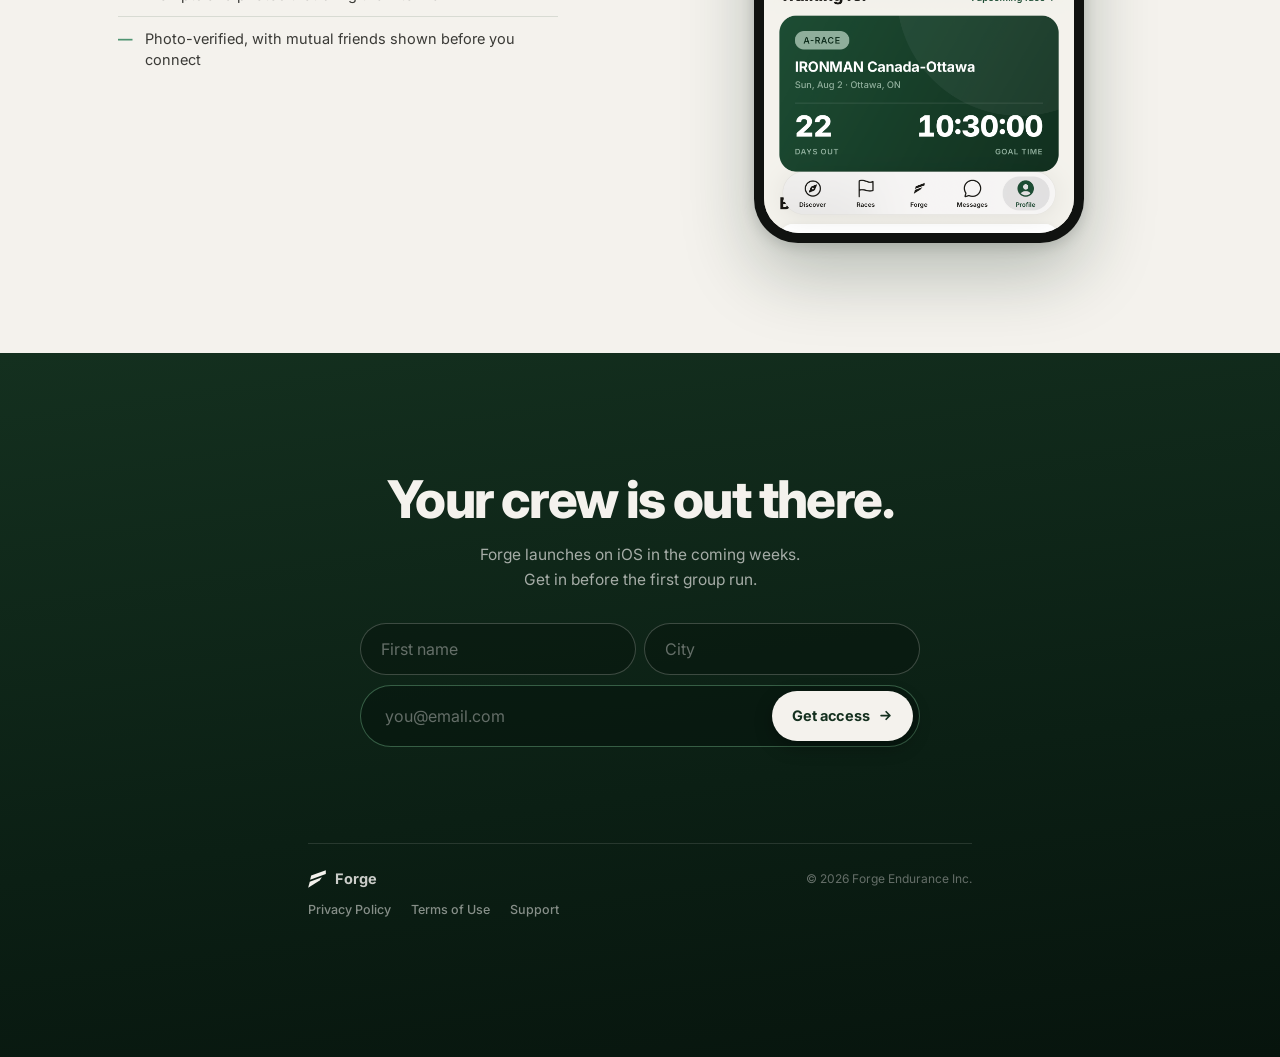
==== commit 984f33c5: "copy: rewrite all five feature section headlines and body copy" ====
--- a/index.html
+++ b/index.html
@@ -120,7 +120,7 @@
     <div class="rv">
       <div class="f-rule"><span class="n">01</span><span class="l">Discover</span></div>
       <h2 class="f-title">Workouts,<br>near you.</h2>
-      <p class="f-sub">Group runs and track sessions on one map. Tap in, see who's going, show up.</p>
+      <p class="f-sub">Every session happening around you, on one map. Join a workout or post your own — the miles go faster with someone next to you.</p>
     </div>
     <div class="phone-wrap rv d1">
       <div class="phone tilt-l">
@@ -134,7 +134,7 @@
     <div class="rv">
       <div class="f-rule"><span class="n">02</span><span class="l">Races</span></div>
       <h2 class="f-title">Race day,<br>together.</h2>
-      <p class="f-sub">Find local races, see who from Forge is racing, and share the start line.</p>
+      <p class="f-sub">Find your next race, see who's already signed up, and share the start line.</p>
     </div>
     <div class="phone-wrap rv d1">
       <div class="phone tilt-r">
@@ -147,8 +147,8 @@
   <section class="feature shell" id="forge" data-screen-label="03 Forge">
     <div class="rv">
       <div class="f-rule"><span class="n">03</span><span class="l">The Forge tab</span></div>
-      <h2 class="f-title">Swipe. Match.<br>Forge.</h2>
-      <p class="f-sub">One athlete at a time — their sports, pace, and story. Hit Forge when it clicks. When they Forge back, you're connected.</p>
+      <h2 class="f-title">Find your<br>training partner.</h2>
+      <p class="f-sub">Meet athletes with the same goals — and get to know the person behind them. Because every mile goes faster with someone by your side.</p>
     </div>
     <div class="phone-wrap rv d1">
       <div class="phone tilt-l">
@@ -161,8 +161,8 @@
   <section class="feature shell" id="together" data-screen-label="04 Messages">
     <div class="rv">
       <div class="f-rule"><span class="n">04</span><span class="l">Messages</span></div>
-      <h2 class="f-title">Never train<br>alone again.</h2>
-      <p class="f-sub">Message your matches, lock in a plan, and log the miles side by side. The hard days feel easier with company.</p>
+      <h2 class="f-title">Messages<br>into miles.</h2>
+      <p class="f-sub">Message training partners directly, or drop into a workout's group chat — time, place, and everyone going, already there.</p>
     </div>
     <div class="phone-wrap rv d1">
       <div class="phone tilt-r">
@@ -176,11 +176,11 @@
     <div class="rv">
       <div class="f-rule"><span class="n">05</span><span class="l">Profiles</span></div>
       <h2 class="f-title">Athletes,<br>not avatars.</h2>
-      <p class="f-sub">Profiles built around training, synced straight from Strava.</p>
+      <p class="f-sub">The person behind the mileage.</p>
       <ul class="f-points">
-        <li>Photo-verified members — the green check means they're real</li>
-        <li>See mutual friends before you connect</li>
-        <li>Weekly mileage, race goals, and favorite routes up front</li>
+        <li>Race history, PRs, and training goals</li>
+        <li>Prompts and photos that bring them to life</li>
+        <li>Photo-verified, with mutual friends shown before you connect</li>
       </ul>
     </div>
     <div class="phone-wrap rv d1">
--- a/site/forge-site-v3.css
+++ b/site/forge-site-v3.css
@@ -1,14 +1,17 @@
 /* Forge — marketing site v2. Simplified hero, real nav, less "template" chrome. */
 
 *, *::before, *::after { box-sizing: border-box; }
-html { scroll-behavior: smooth; }
+/* overflow-x: clip (not hidden) — `hidden` on the root <html> makes iOS Safari
+   collapse content into a narrow left-hugging column with dead space on the right.
+   `clip` gives the same overflow backstop without the scroll-container squeeze. */
+html { scroll-behavior: smooth; overflow-x: clip; }
 html, body { margin: 0; padding: 0; }
 body {
   font-family: "Inter", -apple-system, system-ui, sans-serif;
   background: #0B1710;
   color: #1A1814;
   -webkit-font-smoothing: antialiased;
-  overflow-x: hidden;
+  overflow-x: clip;
 }
 a { color: #1E4D35; text-decoration: none; }
 a:hover { color: #2E6B49; }
@@ -203,7 +206,9 @@
 
 /* ═══════════ features — editorial, no chip clutter ═══════════ */
 .features { background: #F4F2ED; }
-.feature { padding: 68px 0 26px; }
+/* NB: use vertical longhands so .shell's `padding: 0 24px` (horizontal) survives —
+   a `padding` shorthand here would zero the side padding and clip 01 / the rule. */
+.feature { padding-top: 68px; padding-bottom: 26px; }
 .feature:last-of-type { padding-bottom: 72px; }
 .f-rule { display: flex; align-items: center; gap: 14px; margin-bottom: 22px; }
 .f-rule .n { font-size: 13px; font-weight: 800; letter-spacing: 1px; color: #14301F; }
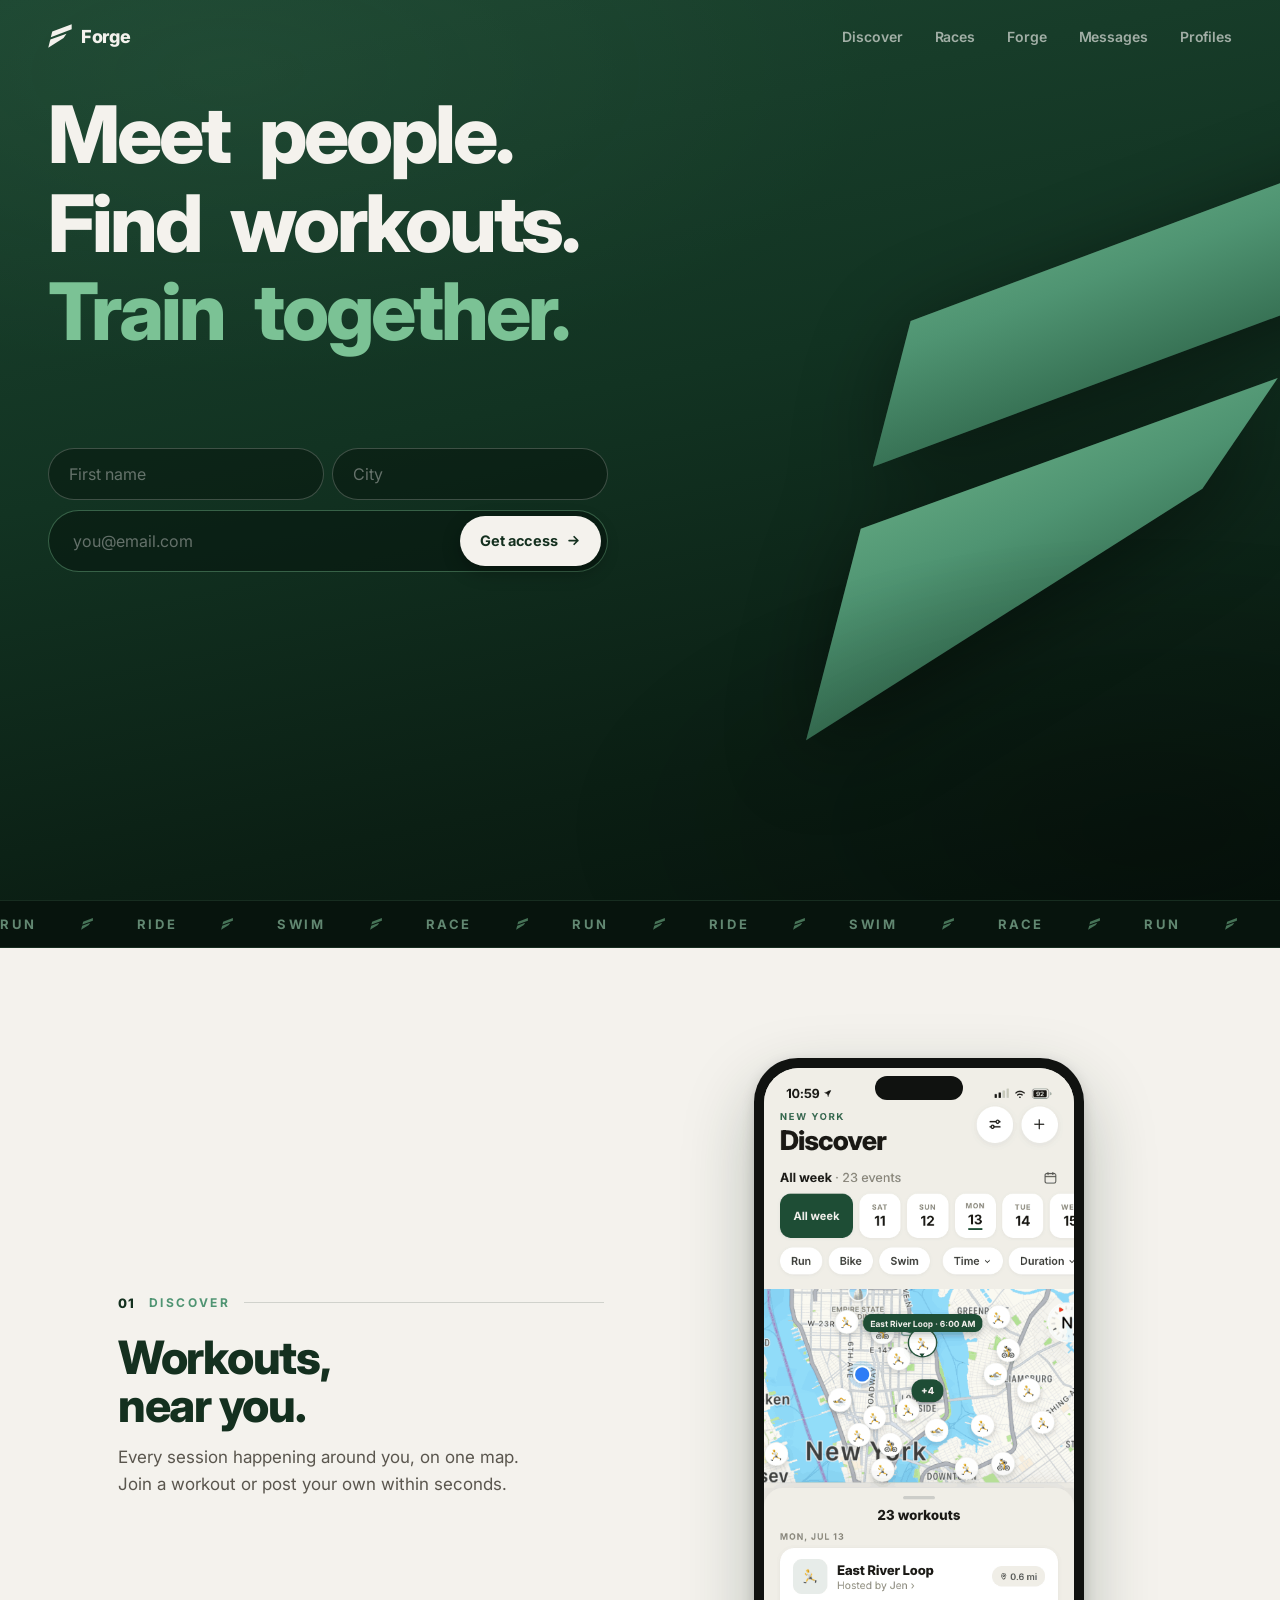
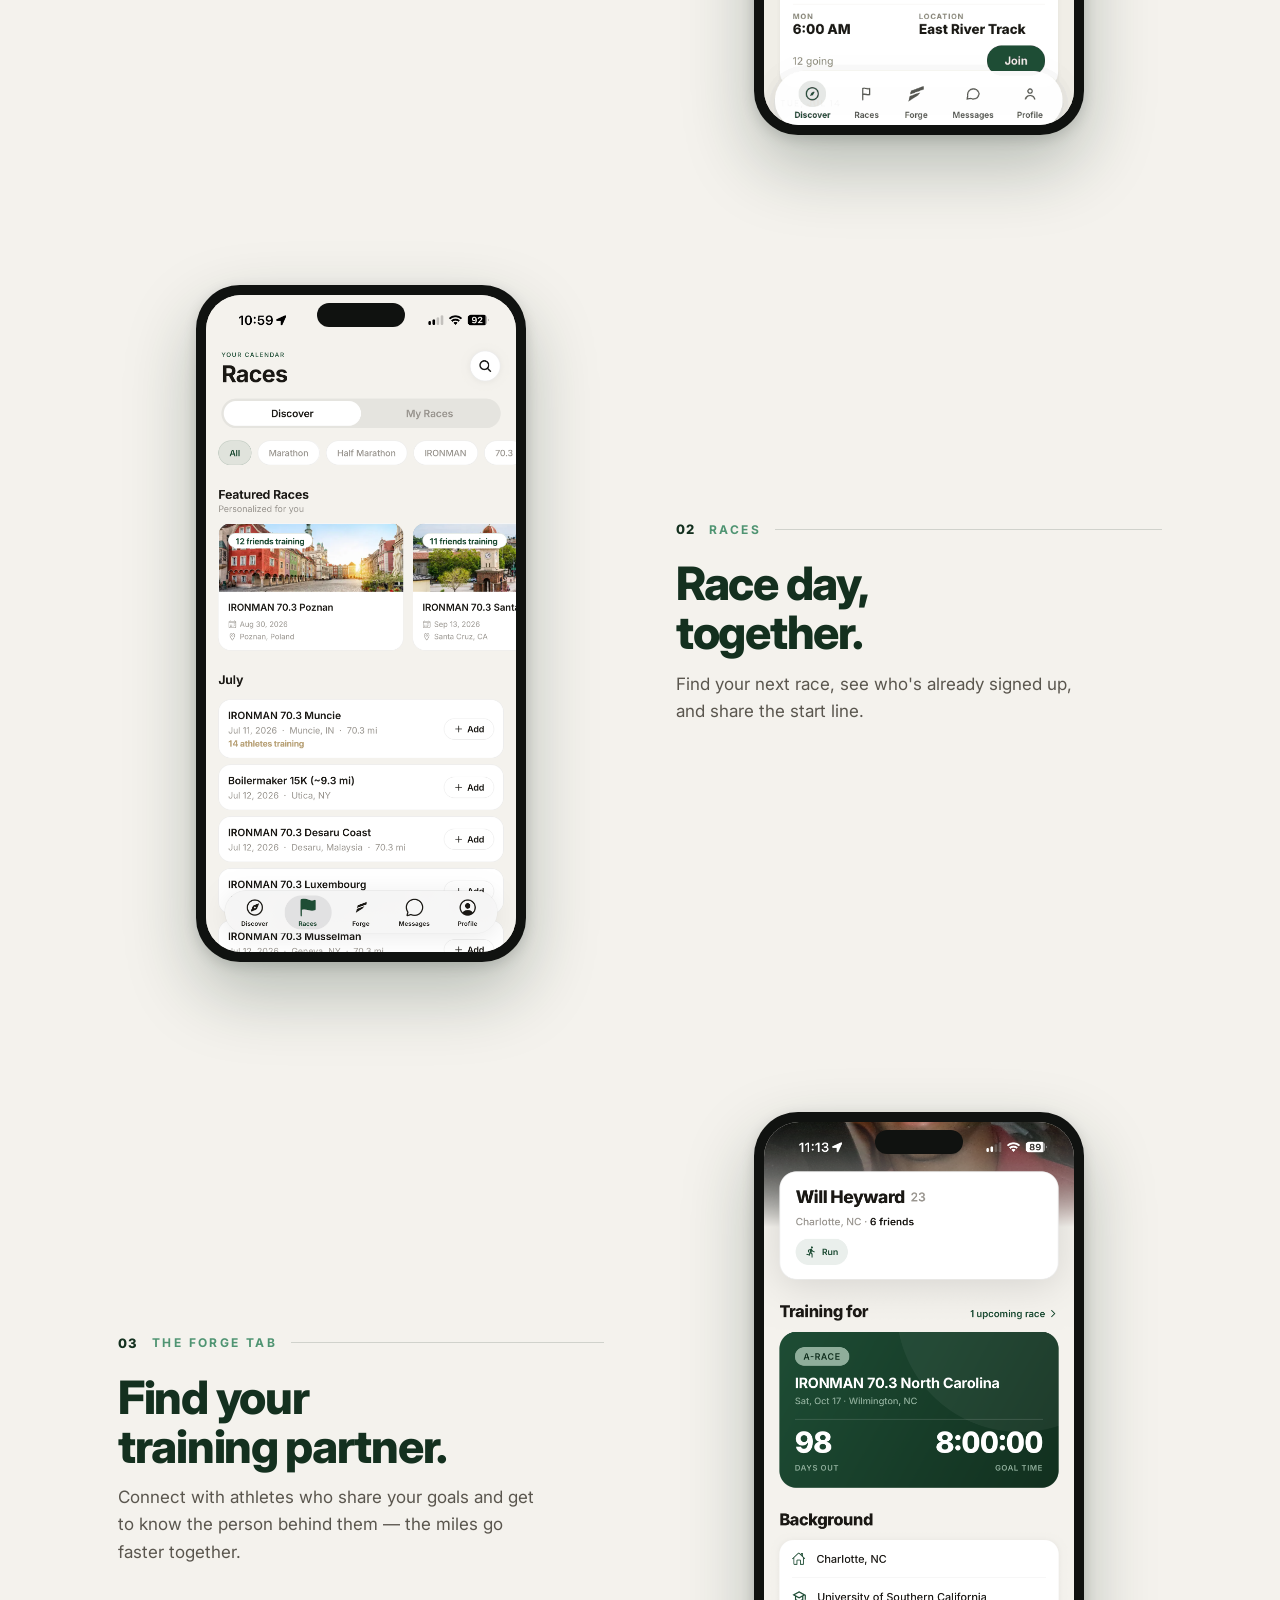
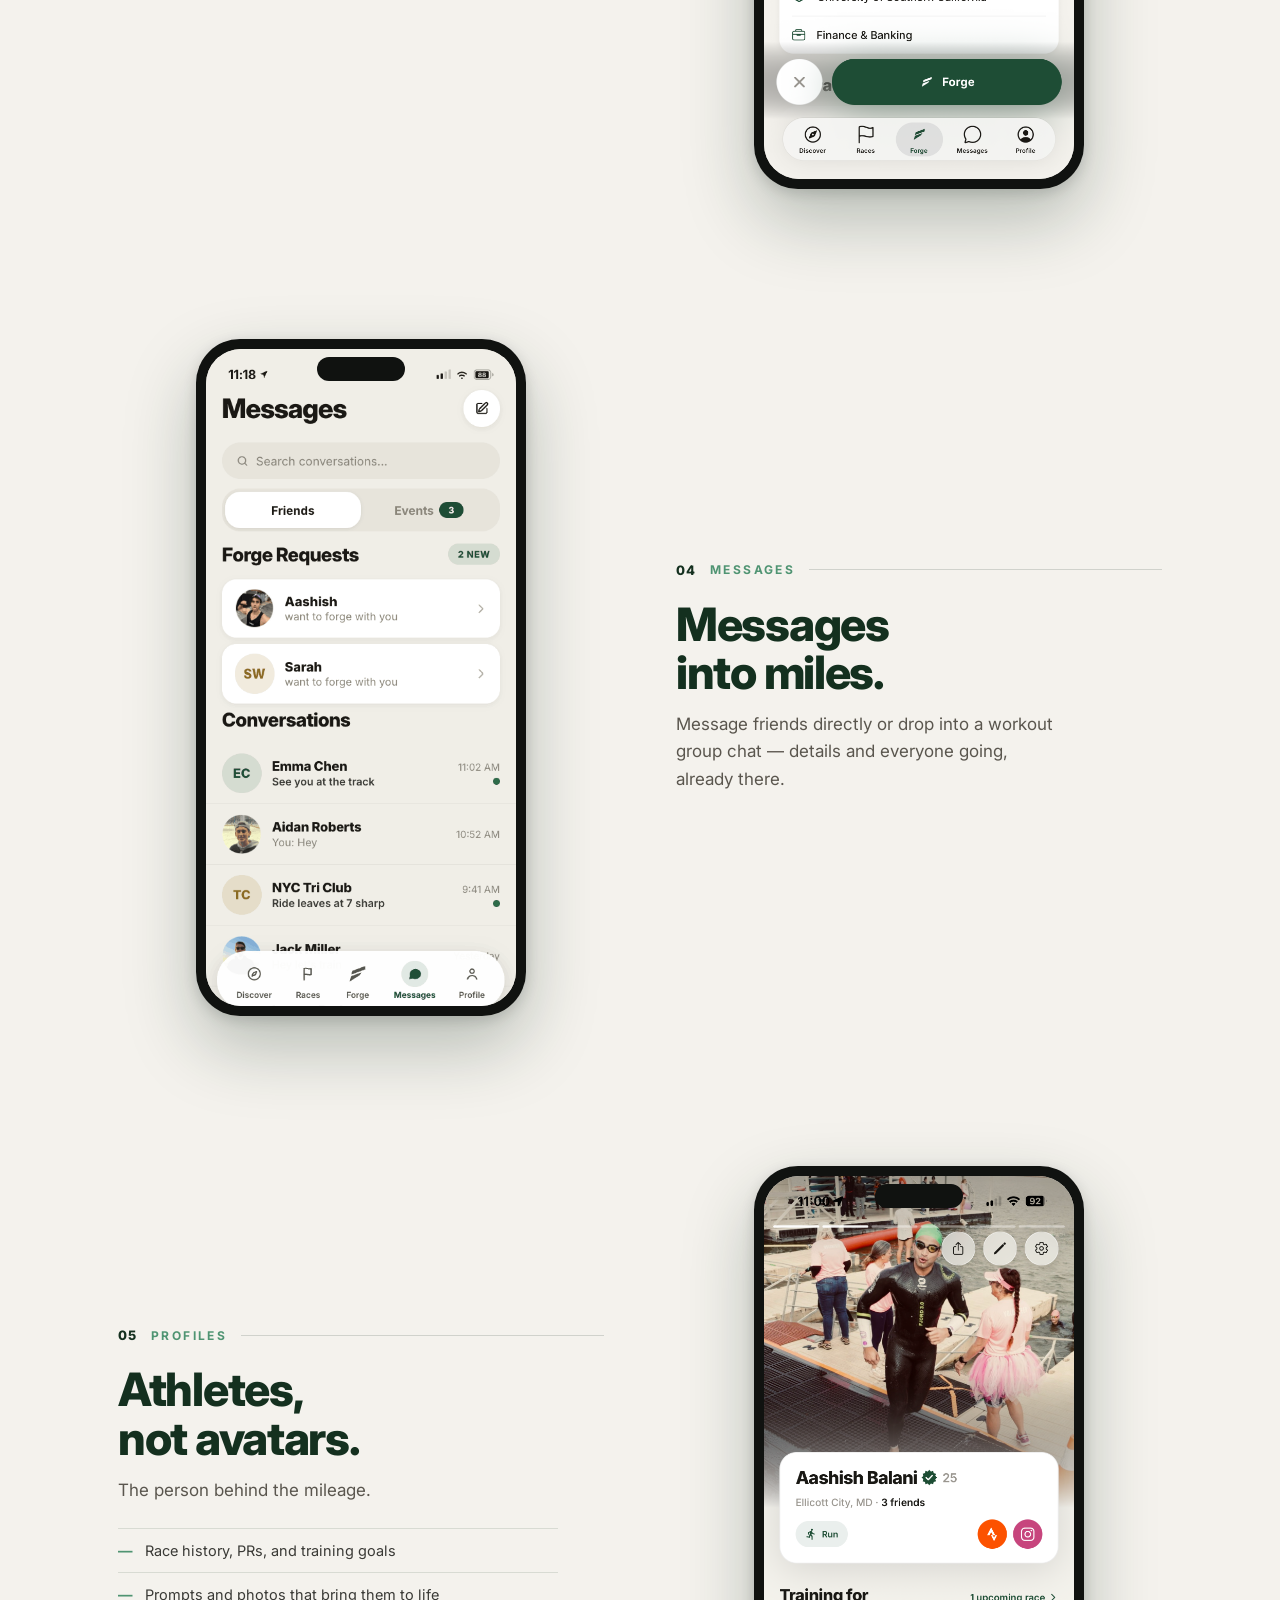
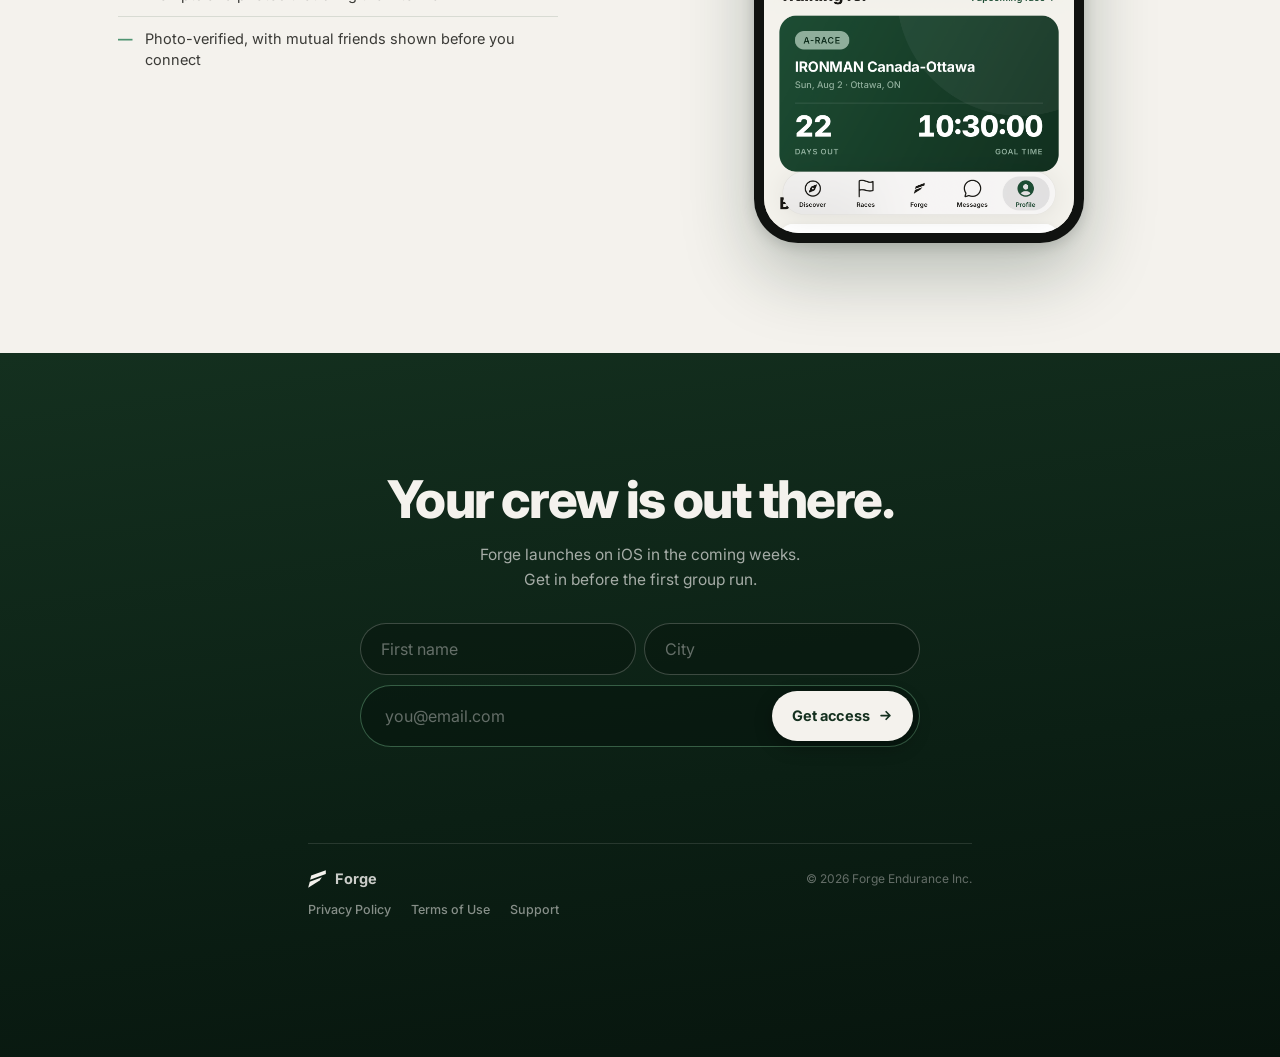
==== commit 6a0fef06: "copy: tighten Messages section body copy" ====
--- a/index.html
+++ b/index.html
@@ -120,7 +120,7 @@
     <div class="rv">
       <div class="f-rule"><span class="n">01</span><span class="l">Discover</span></div>
       <h2 class="f-title">Workouts,<br>near you.</h2>
-      <p class="f-sub">Every session happening around you, on one map. Join a workout or post your own — the miles go faster with someone next to you.</p>
+      <p class="f-sub">Every session happening around you, on one map. Join a workout or post your own within seconds.</p>
     </div>
     <div class="phone-wrap rv d1">
       <div class="phone tilt-l">
@@ -148,7 +148,7 @@
     <div class="rv">
       <div class="f-rule"><span class="n">03</span><span class="l">The Forge tab</span></div>
       <h2 class="f-title">Find your<br>training partner.</h2>
-      <p class="f-sub">Meet athletes with the same goals — and get to know the person behind them. Because every mile goes faster with someone by your side.</p>
+      <p class="f-sub">Connect with athletes who share your goals and get to know the person behind them — the miles go faster together.</p>
     </div>
     <div class="phone-wrap rv d1">
       <div class="phone tilt-l">
@@ -162,7 +162,7 @@
     <div class="rv">
       <div class="f-rule"><span class="n">04</span><span class="l">Messages</span></div>
       <h2 class="f-title">Messages<br>into miles.</h2>
-      <p class="f-sub">Message training partners directly, or drop into a workout's group chat — time, place, and everyone going, already there.</p>
+      <p class="f-sub">Message friends directly or drop into a workout group chat — details and everyone going, already there.</p>
     </div>
     <div class="phone-wrap rv d1">
       <div class="phone tilt-r">
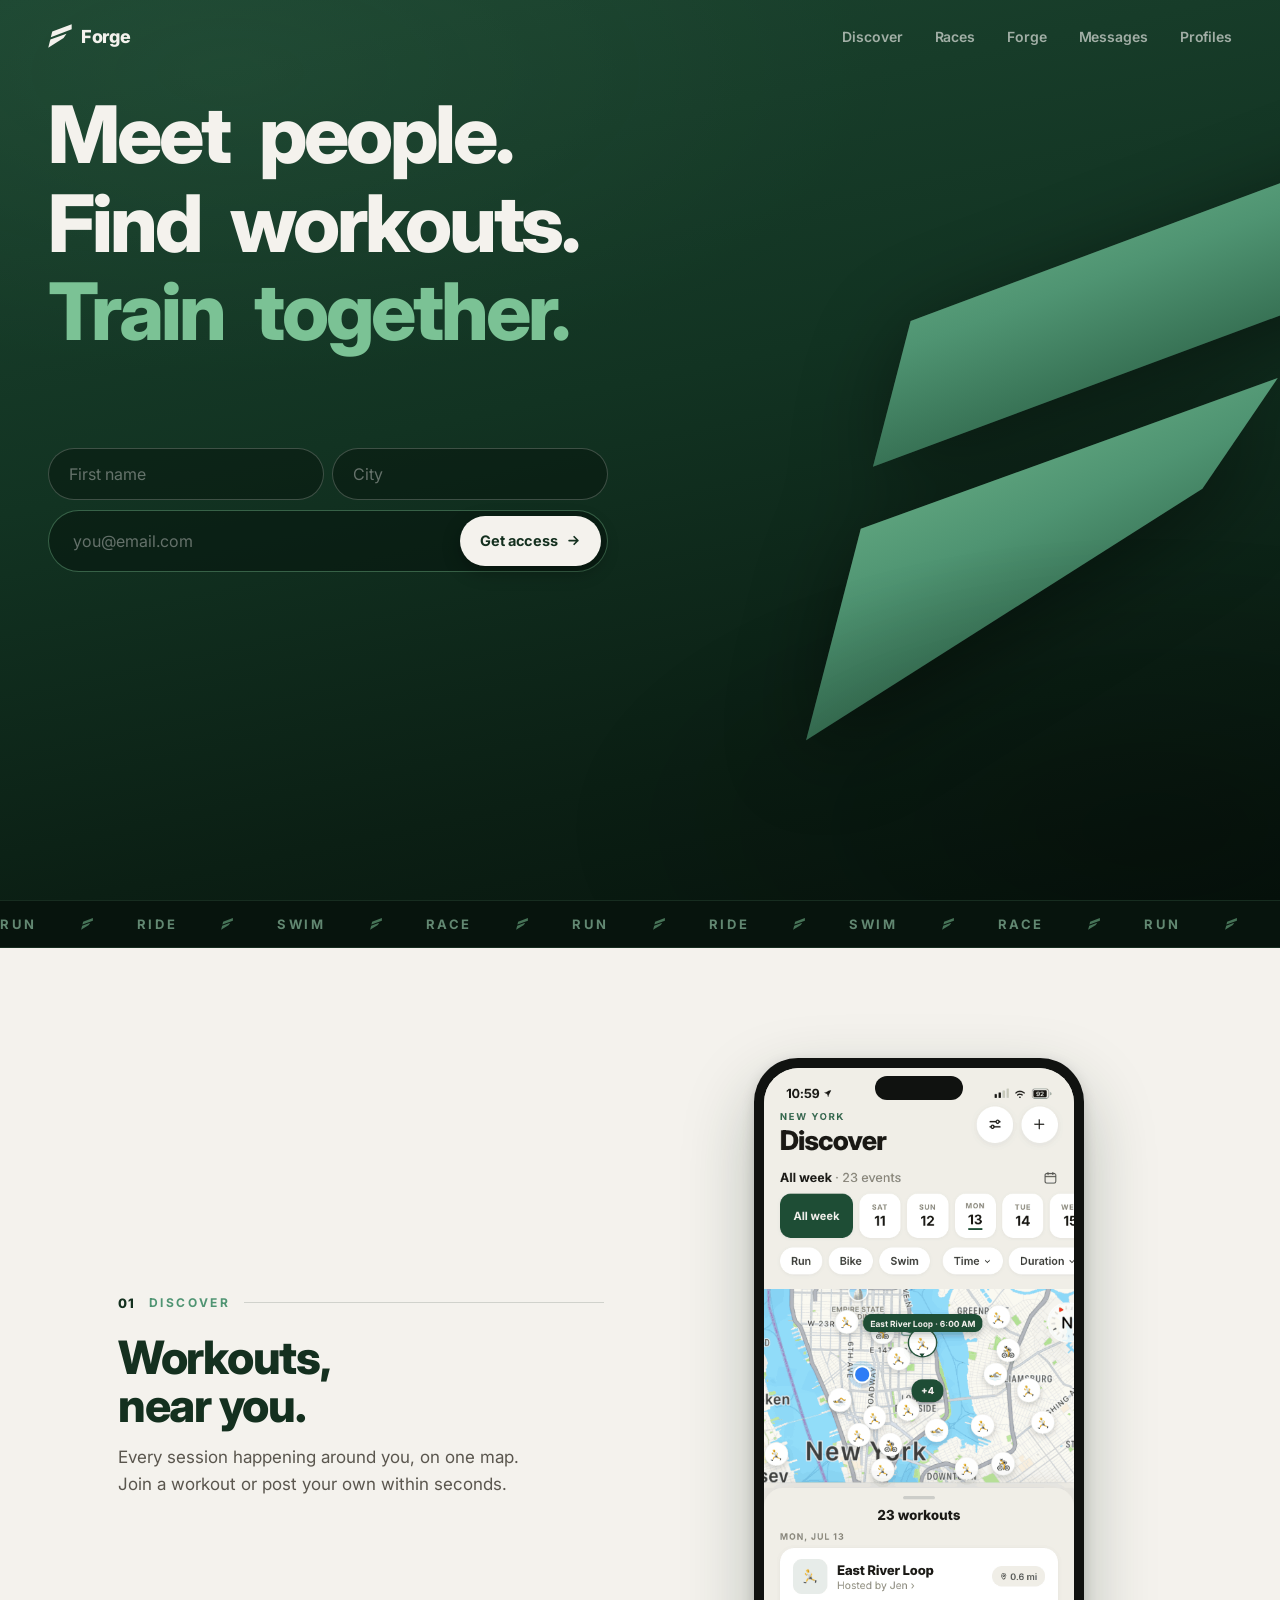
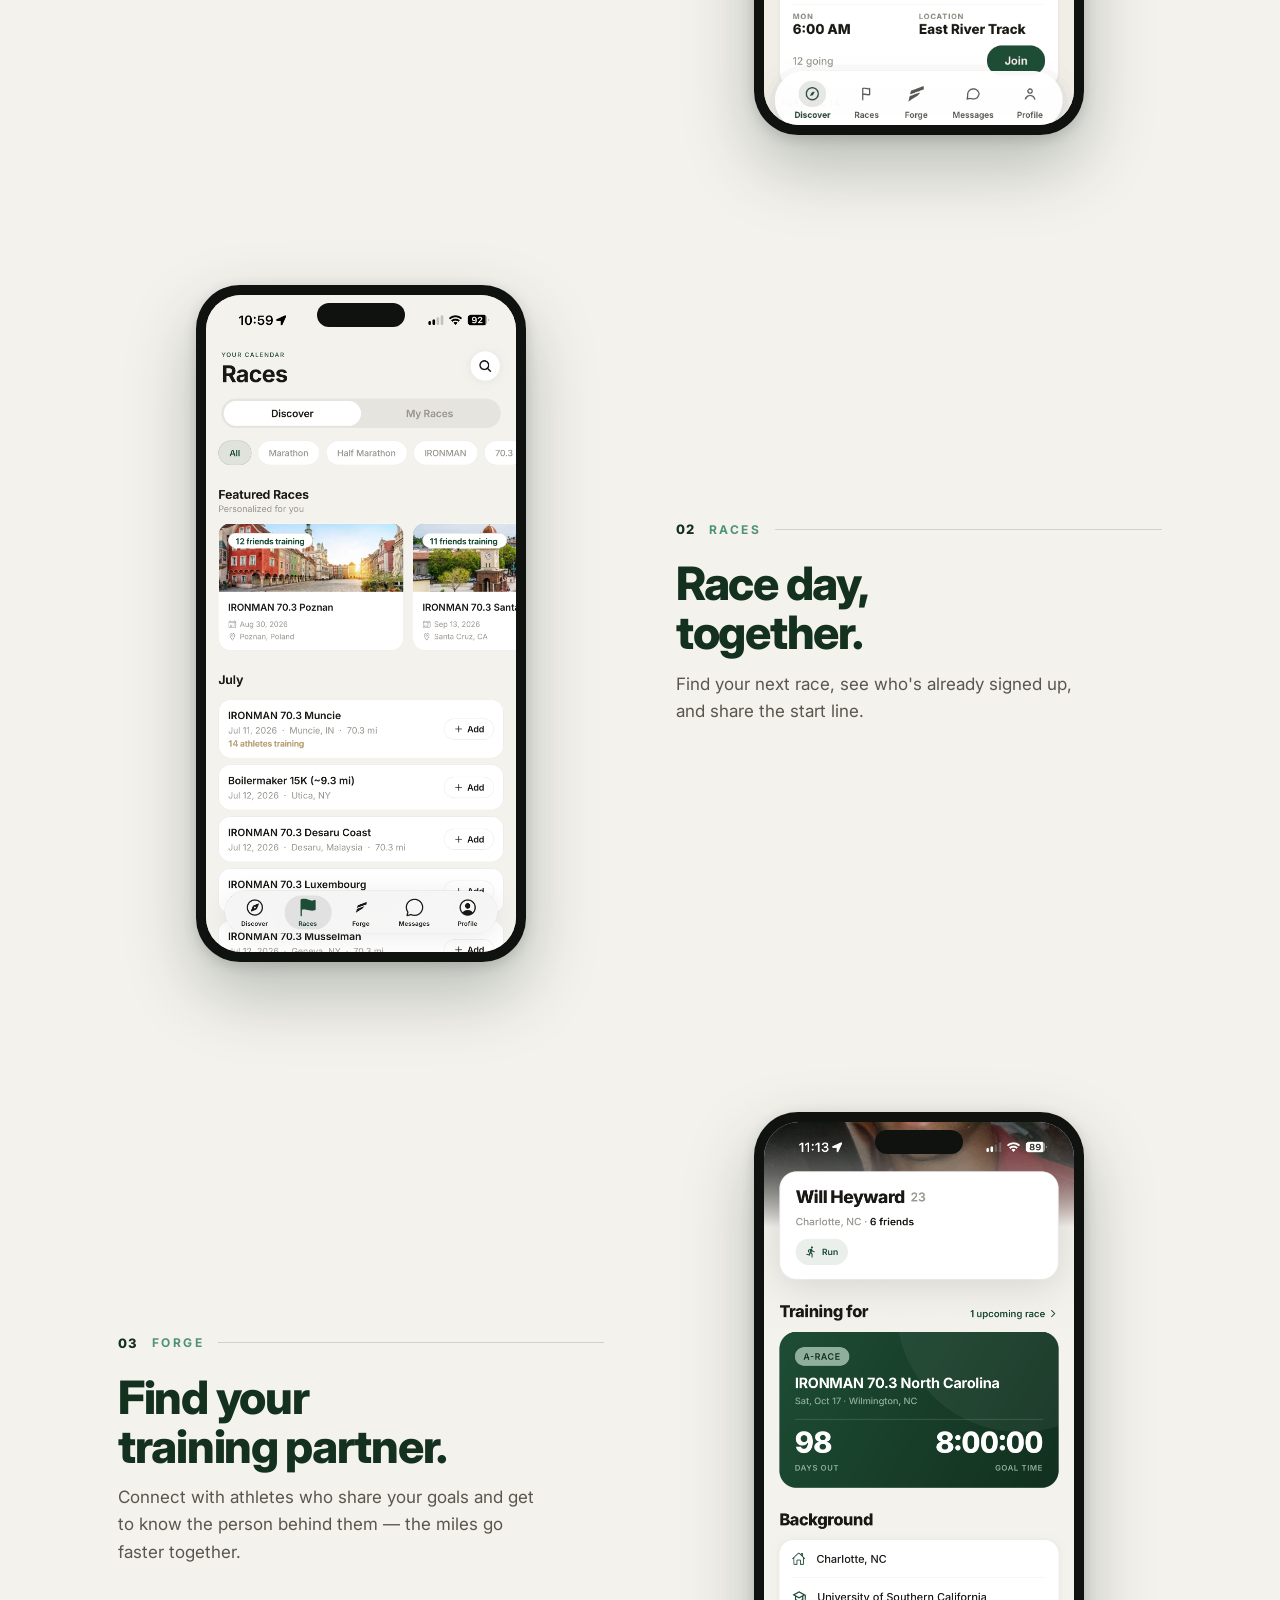
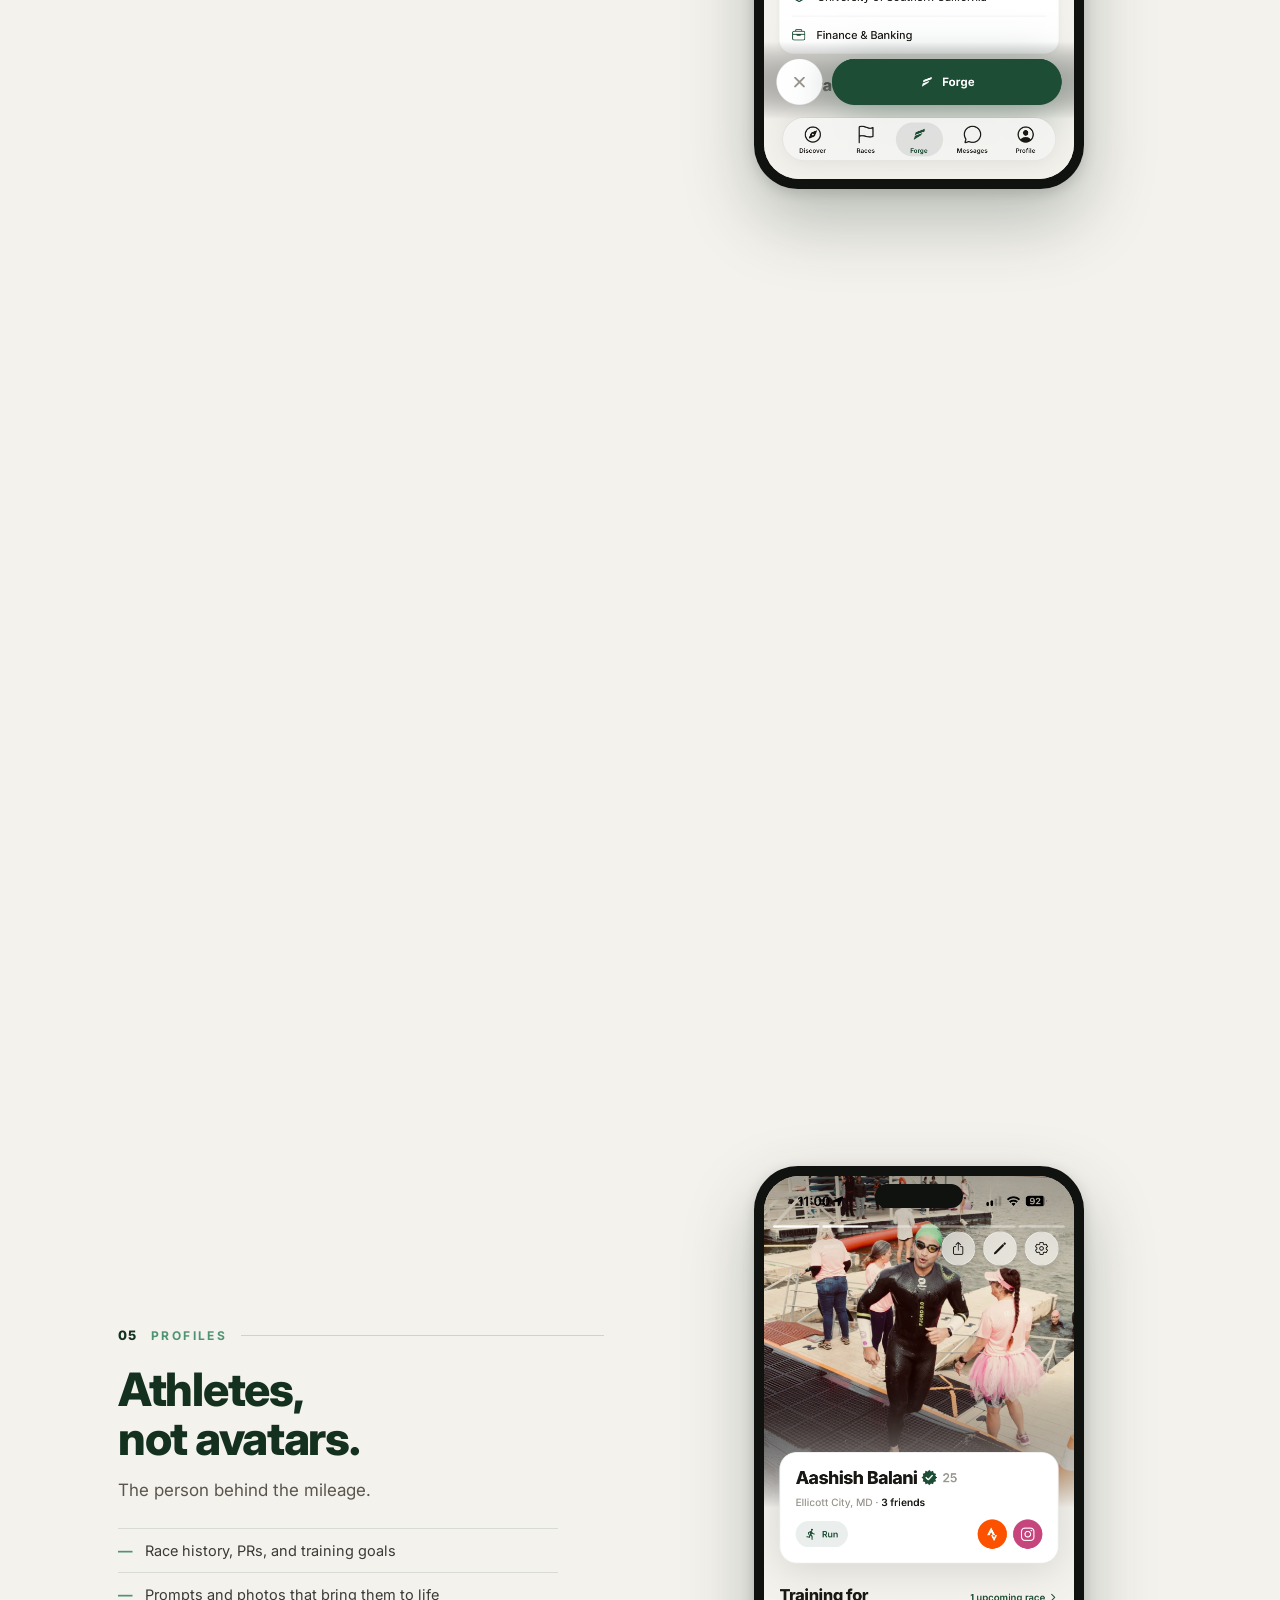
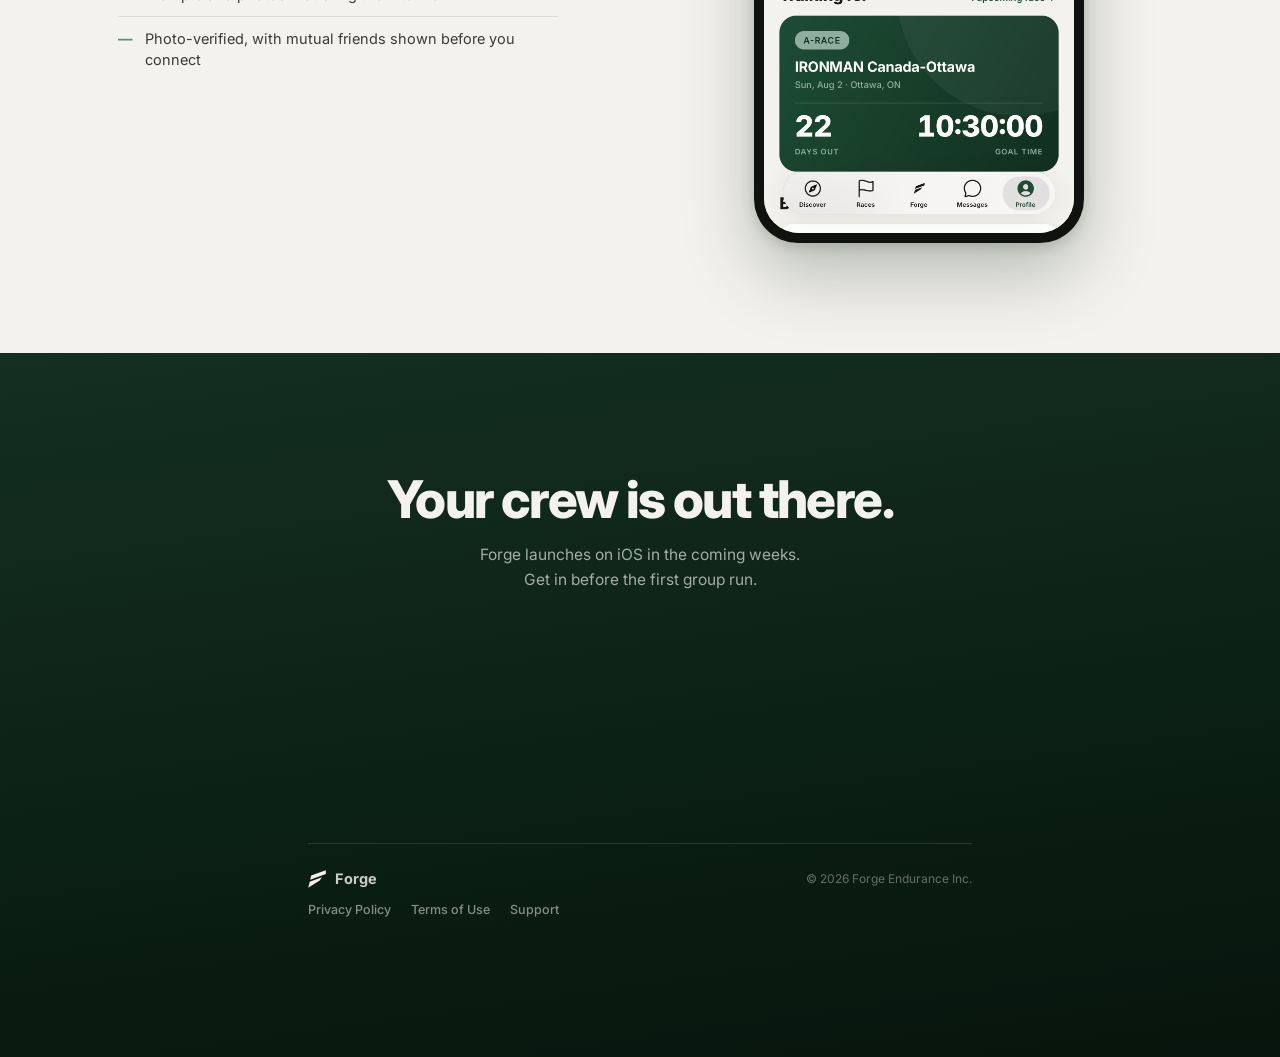
==== commit f2c0c0d2: "copy: rename The Forge Tab to Forge" ====
--- a/index.html
+++ b/index.html
@@ -146,7 +146,7 @@
   <!-- 03 · Forge tab -->
   <section class="feature shell" id="forge" data-screen-label="03 Forge">
     <div class="rv">
-      <div class="f-rule"><span class="n">03</span><span class="l">The Forge tab</span></div>
+      <div class="f-rule"><span class="n">03</span><span class="l">Forge</span></div>
       <h2 class="f-title">Find your<br>training partner.</h2>
       <p class="f-sub">Connect with athletes who share your goals and get to know the person behind them — the miles go faster together.</p>
     </div>
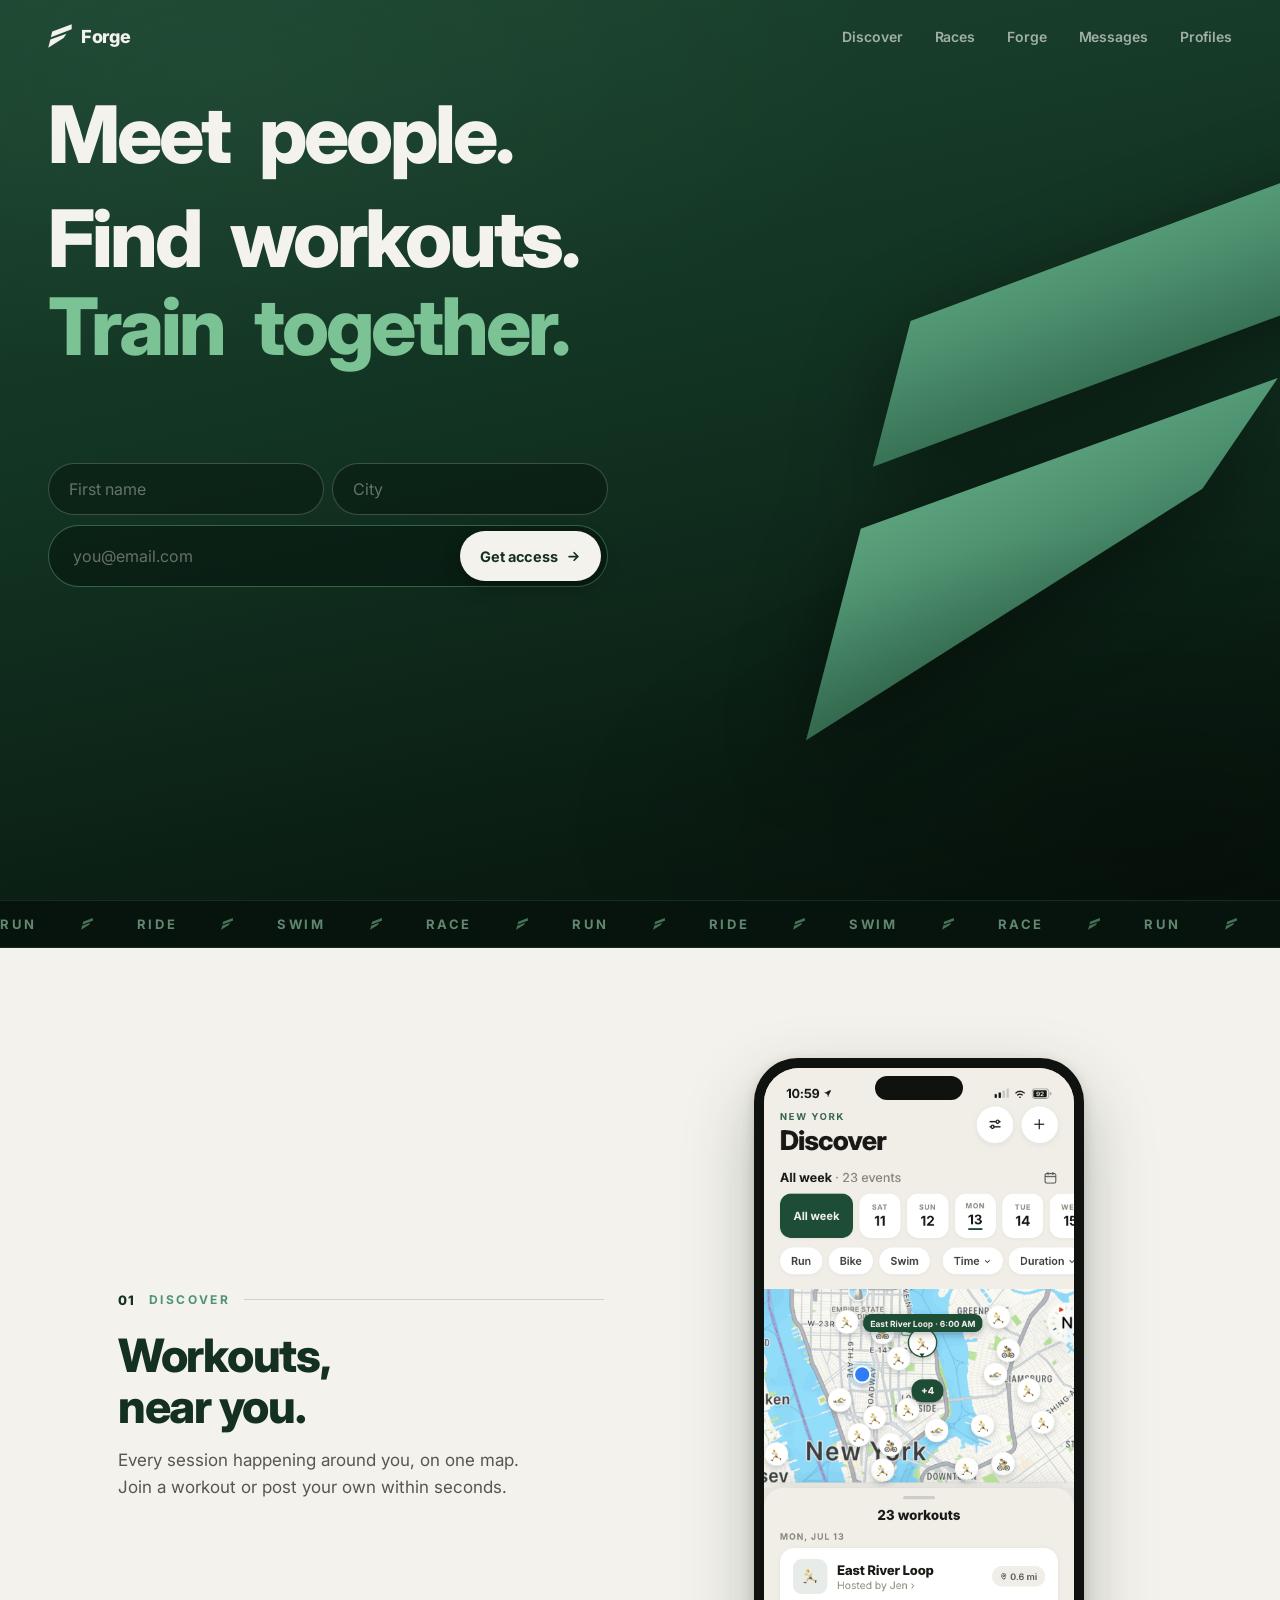
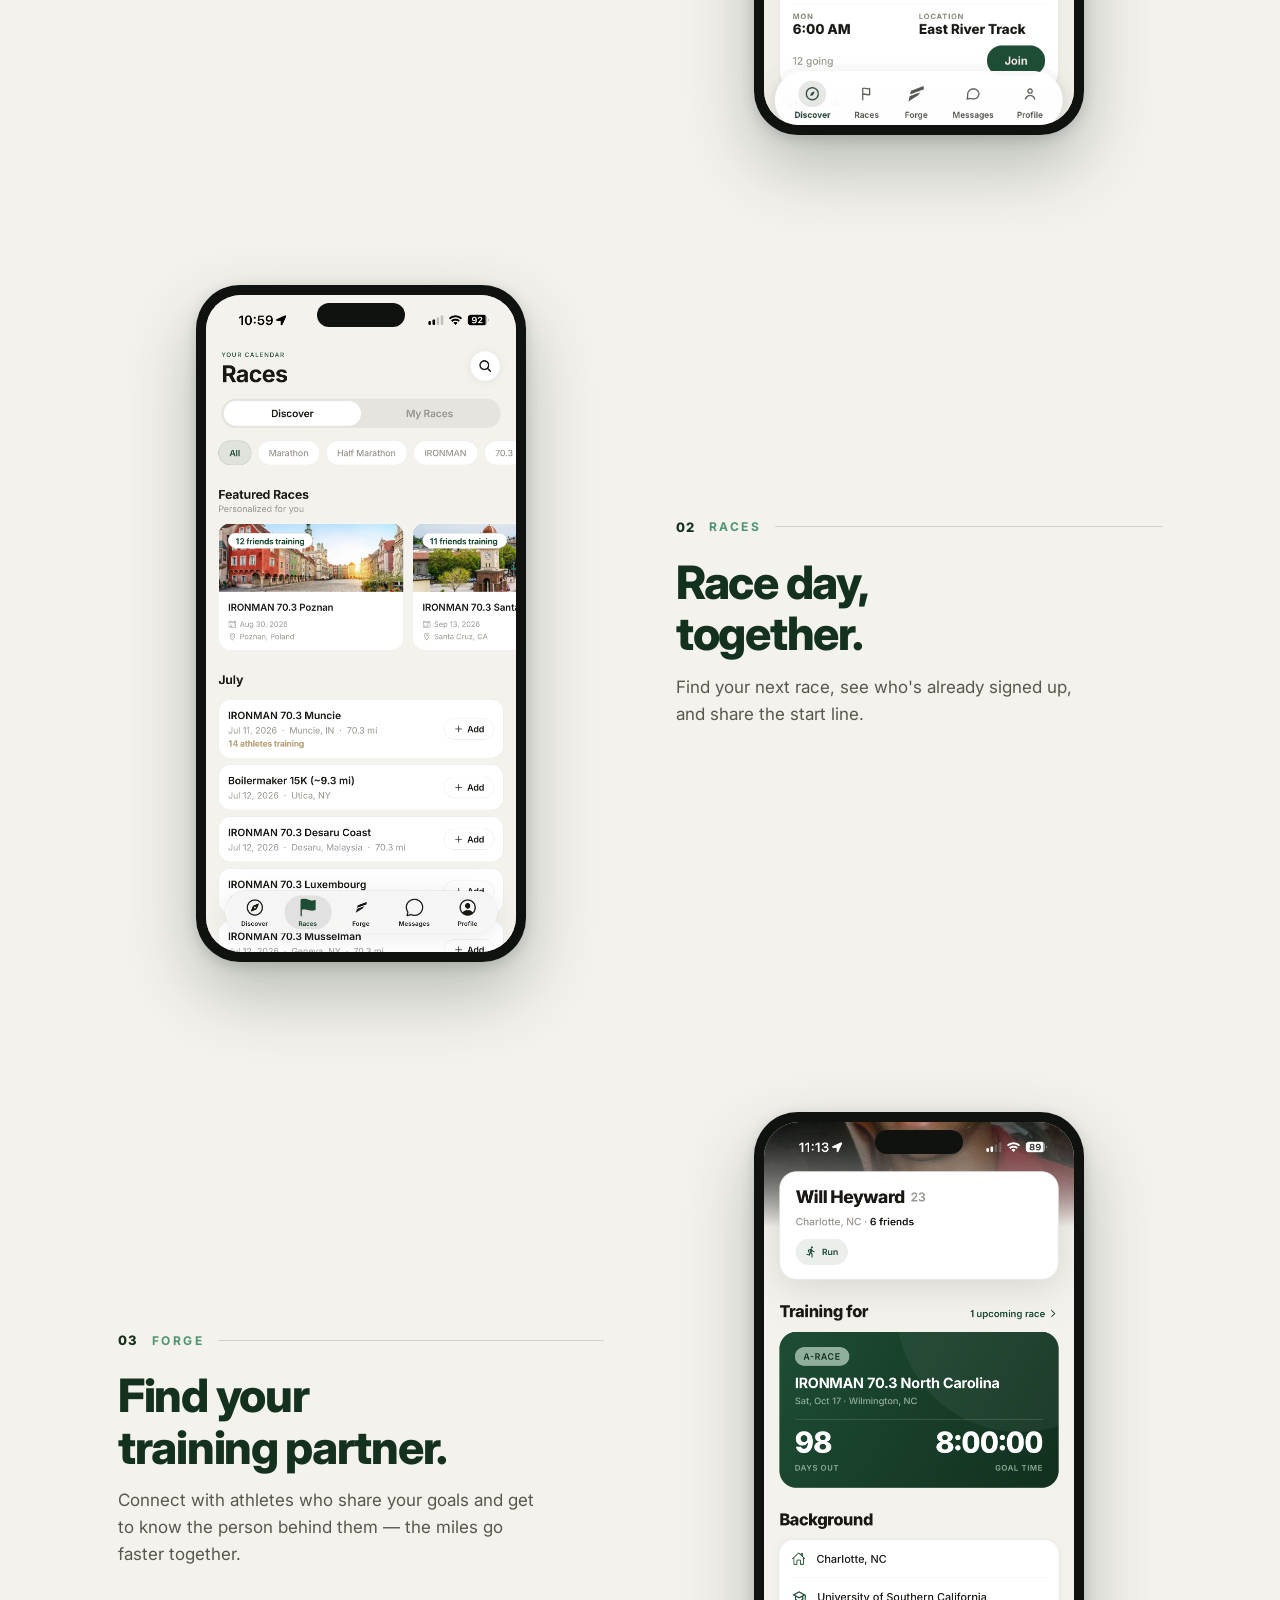
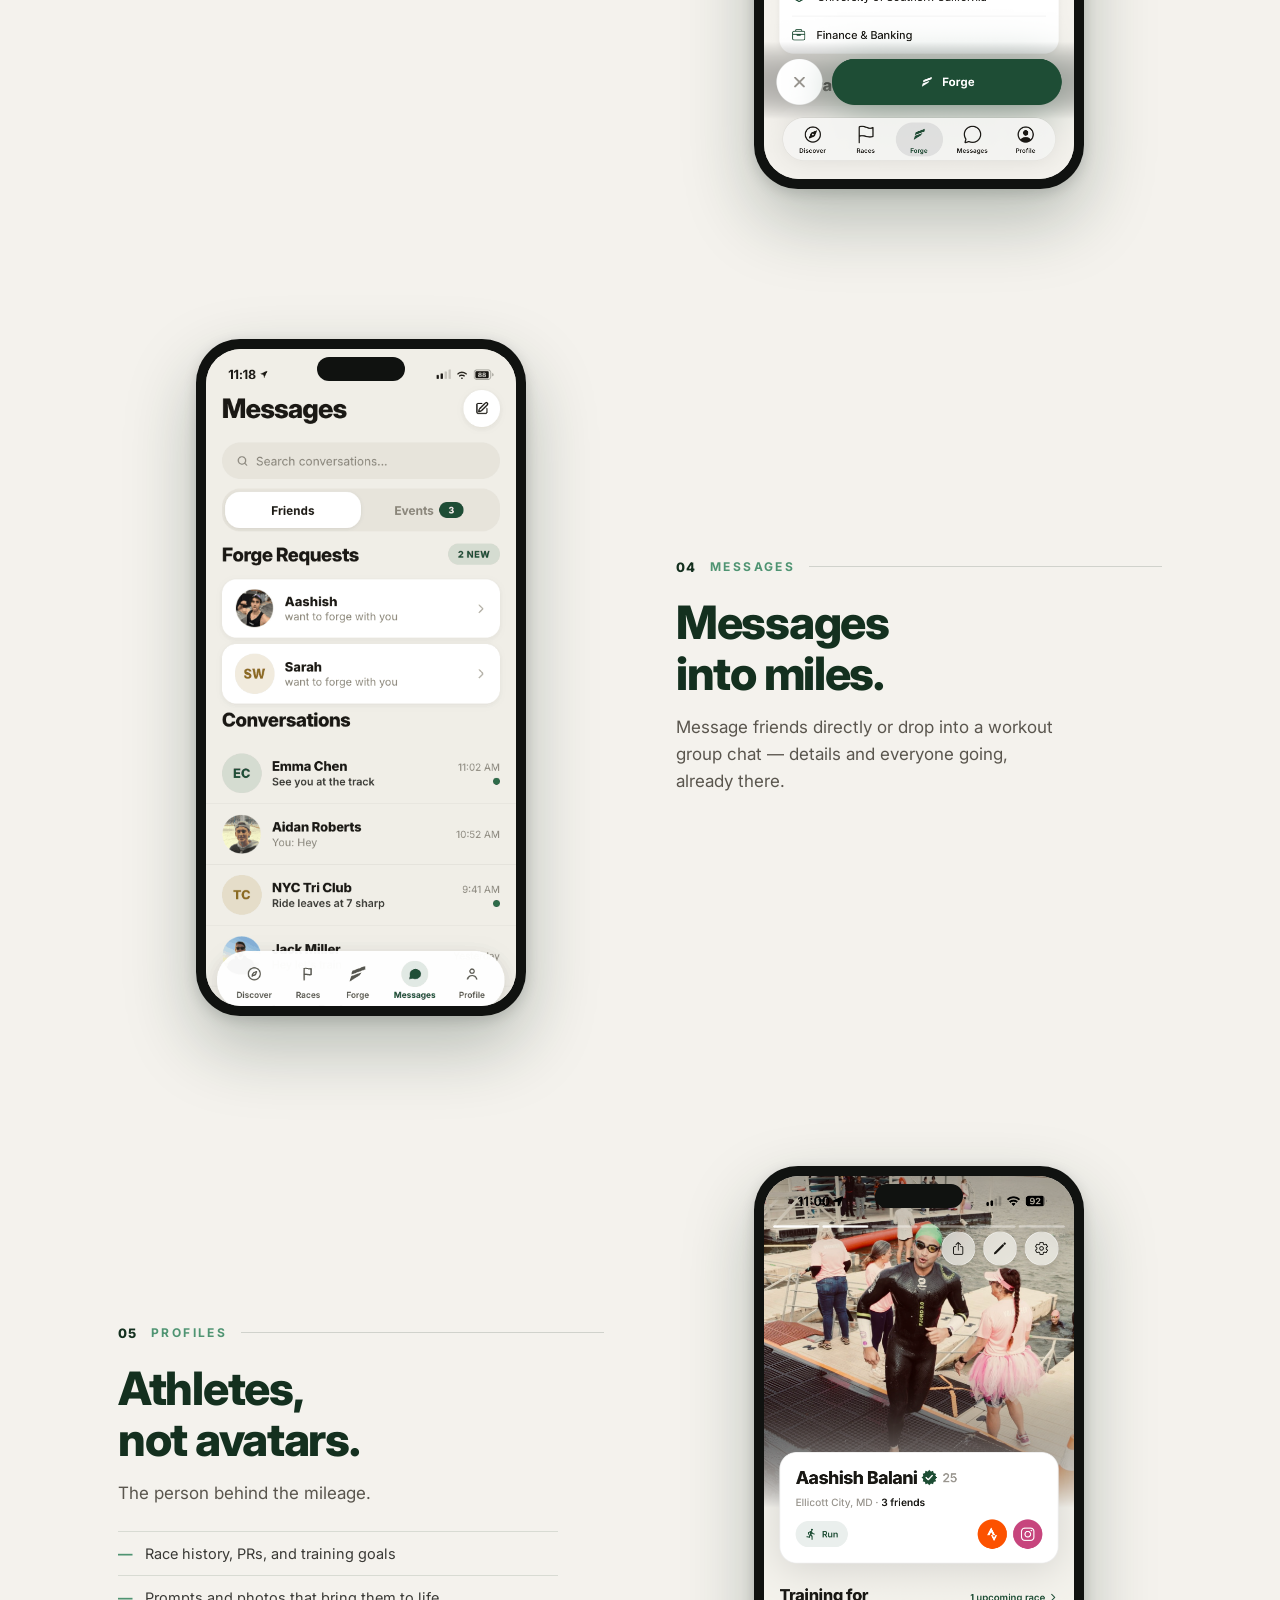
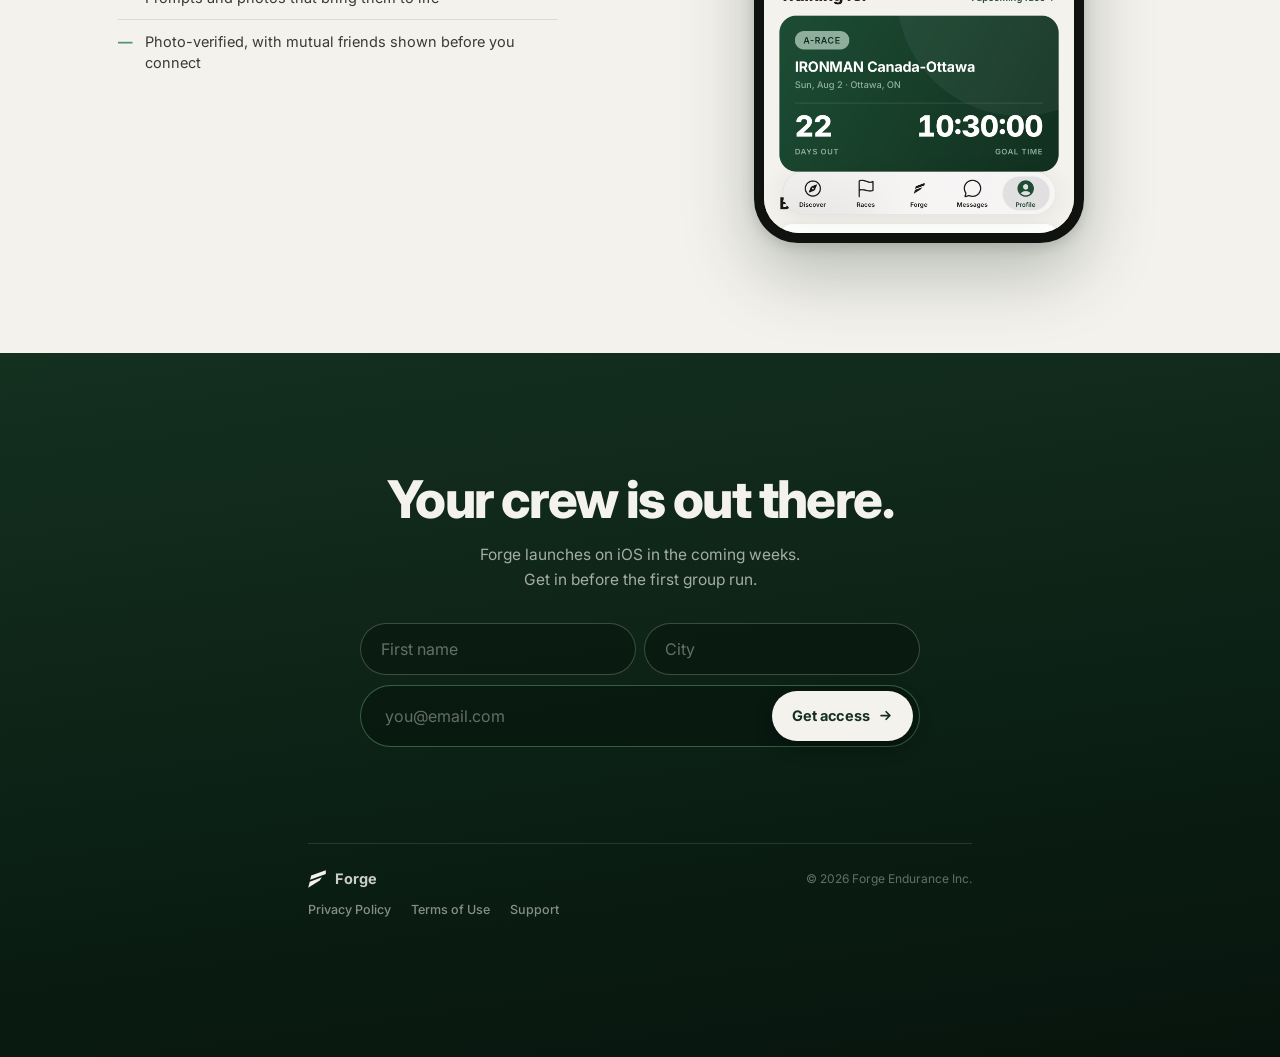
==== commit 39e4758e: "fix: hero headline optical line spacing, equal cap-to-cap gaps" ====
--- a/index.html
+++ b/index.html
@@ -70,11 +70,11 @@
     <div class="hero-main">
       <h1 class="h-title">
         <span><i>Meet</i></span>
-        <span><i>people.</i></span>
+        <span class="ln-desc"><i>people.</i></span>
         <span><i>Find</i></span>
         <span><i>workouts.</i></span>
         <span><i class="accent">Train</i></span>
-        <span><i class="accent">together.</i></span>
+        <span class="ln-desc"><i class="accent">together.</i></span>
       </h1>
     </div>
 
--- a/site/forge-site-v3.css
+++ b/site/forge-site-v3.css
@@ -102,8 +102,15 @@
 .h-kicker .dot { width: 6px; height: 6px; border-radius: 50%; background: #7BC295; animation: pulseDot 2.2s ease-in-out infinite; }
 @keyframes pulseDot { 0%,100% { opacity: 1; } 50% { opacity: 0.3; } }
 
-.h-title { margin: 0; font-size: clamp(46px, 12.5vw, 58px); line-height: 0.99; font-weight: 800; letter-spacing: -2px; color: #F4F2ED; }
+/* Tight base line-height for the punchy display look; the descender-line gap is
+   corrected optically per-line below (uniform line-height would leave the gap
+   after "people." reading tighter than the rest because the p-tail fills it). */
+.h-title { margin: 0; font-size: clamp(46px, 12.5vw, 58px); line-height: 1.06; font-weight: 800; letter-spacing: -2px; color: #F4F2ED; }
 .h-title span { display: block; overflow: hidden; padding: 0 0.12em 0.08em 0; margin-bottom: -0.08em; }
+/* Optical descender comp: add ~one p-descender depth of extra space after a line
+   that ends in a descender, so cap-top-to-cap-top rhythm reads even. Skip the last
+   line so it adds no trailing gap. Mobile: word = its own block line -> margin-bottom. */
+.h-title span.ln-desc:not(:last-child) { margin-bottom: 0.11em; }
 .h-title span i { display: block; font-style: normal; transform: translateY(110%); animation: maskUp 0.75s cubic-bezier(.16,1,.3,1) both; }
 .h-title span:nth-child(1) i { animation-delay: 0.12s; }
 .h-title span:nth-child(2) i { animation-delay: 0.2s; }
@@ -214,7 +221,7 @@
 .f-rule .n { font-size: 13px; font-weight: 800; letter-spacing: 1px; color: #14301F; }
 .f-rule .l { font-size: 12px; font-weight: 700; letter-spacing: 2.4px; text-transform: uppercase; color: #4F9472; }
 .f-rule::after { content: ""; flex: 1; height: 1px; background: rgba(20,48,31,0.16); }
-.f-title { margin: 0; font-size: clamp(30px, 8vw, 38px); font-weight: 800; letter-spacing: -1.3px; line-height: 1.06; color: #14301F; }
+.f-title { margin: 0; font-size: clamp(30px, 8vw, 38px); font-weight: 800; letter-spacing: -1.3px; line-height: 1.12; color: #14301F; }
 .f-sub { margin: 14px 0 0; font-size: 15.5px; line-height: 1.6; color: #5A564E; max-width: 340px; text-wrap: pretty; }
 
 /* spec-sheet list (replaces check bullets) */
@@ -281,6 +288,13 @@
   .hero-main { justify-content: center; }
   .h-title { max-width: 7em; font-size: clamp(64px, 6.2vw, 84px); letter-spacing: -3px; line-height: 0.98; }
   .h-title span { display: inline-block; padding: 0 0.22em 0.09em 0; margin-bottom: -0.09em; }
+  /* Desktop wraps 2 words per line, so words are inline-block: margin-bottom can't
+     open the line. Grow the descender word's box via padding-bottom to add the same
+     optical gap after "people.". vertical-align:top is required — an overflow:hidden
+     inline-block otherwise takes its baseline from the bottom edge, so padding-bottom
+     would float the glyph up off the baseline. top-align pins the glyph and lets the
+     box grow downward only. */
+  .h-title span.ln-desc:not(:last-child) { vertical-align: top; padding-bottom: 0.33em; margin-bottom: 0; }
   .cta-line { margin-top: 46px; max-width: 560px; display: flex; flex-direction: column; }
   /* desktop: name + city shown upfront, above the email row */
   .cta-line .cta-more { display: block; order: -1; margin-bottom: 10px; animation: riseIn 0.7s cubic-bezier(.16,1,.3,1) 1.2s both; }
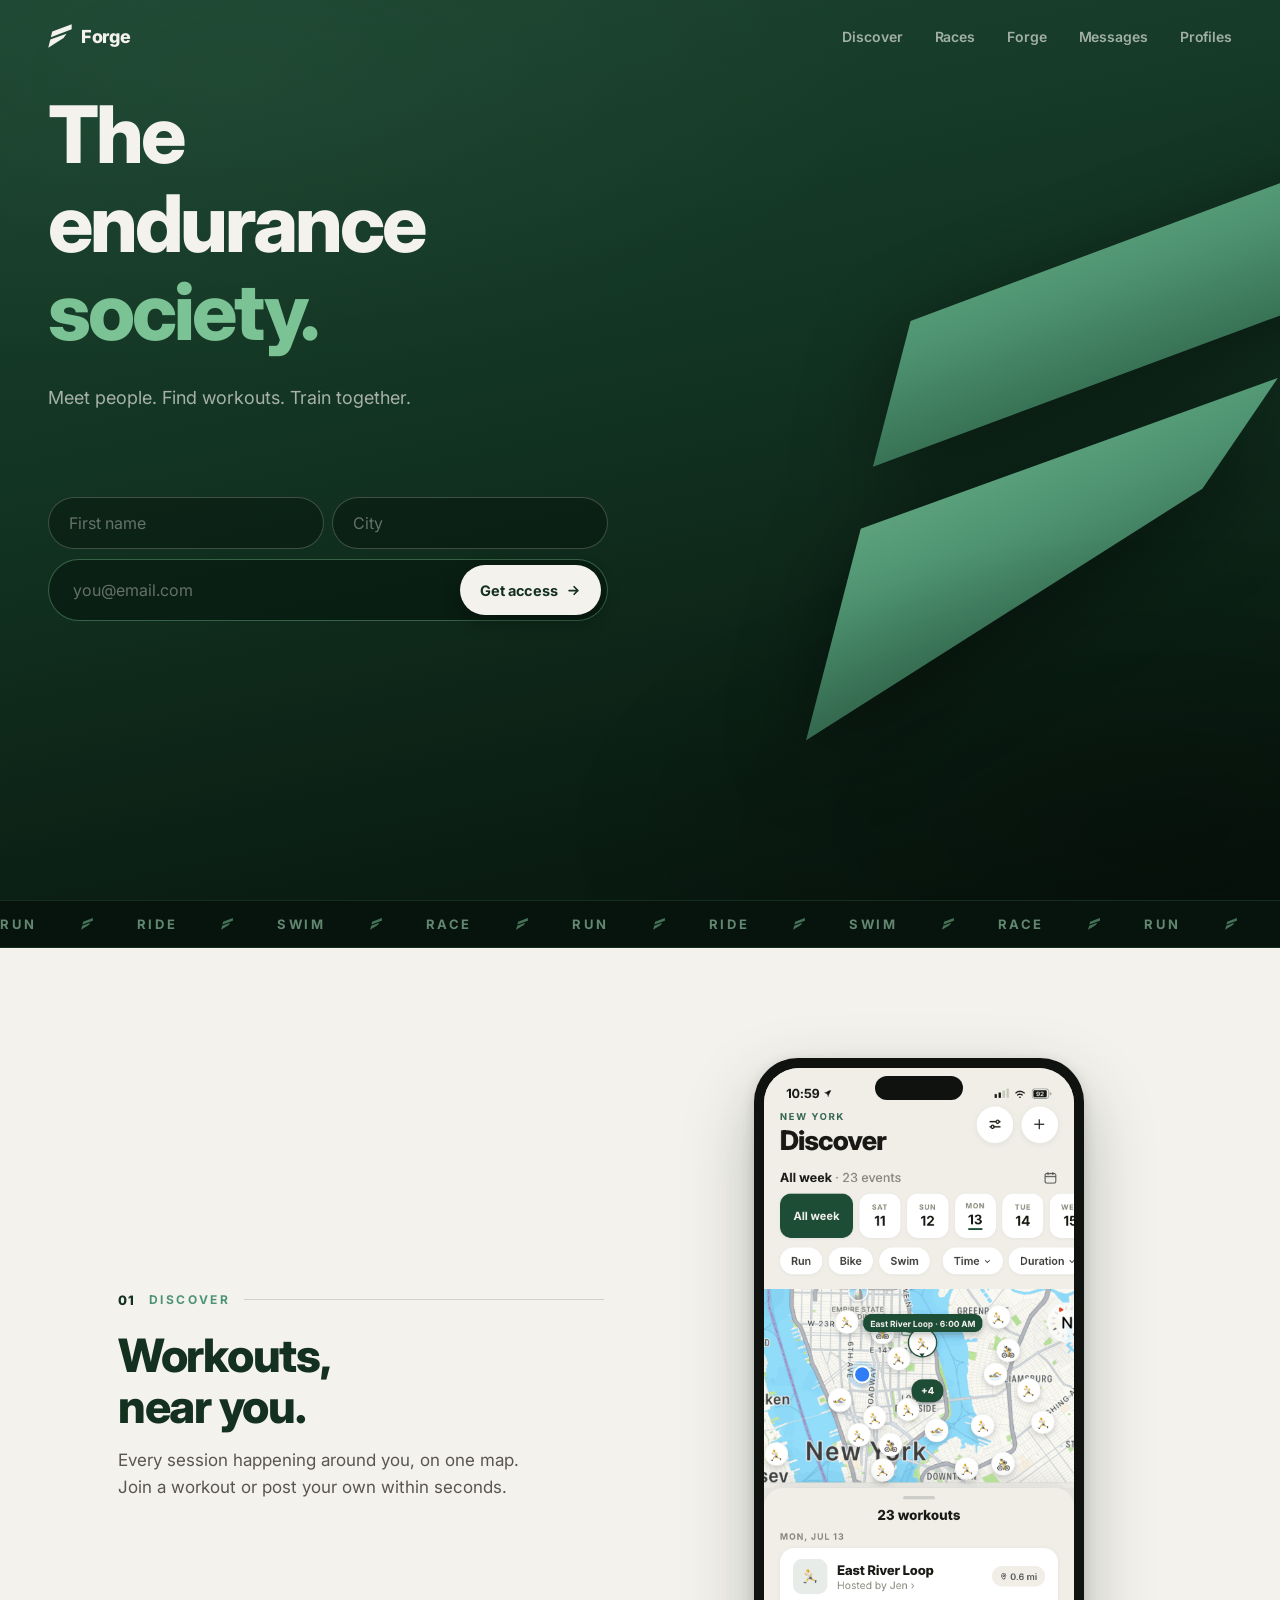
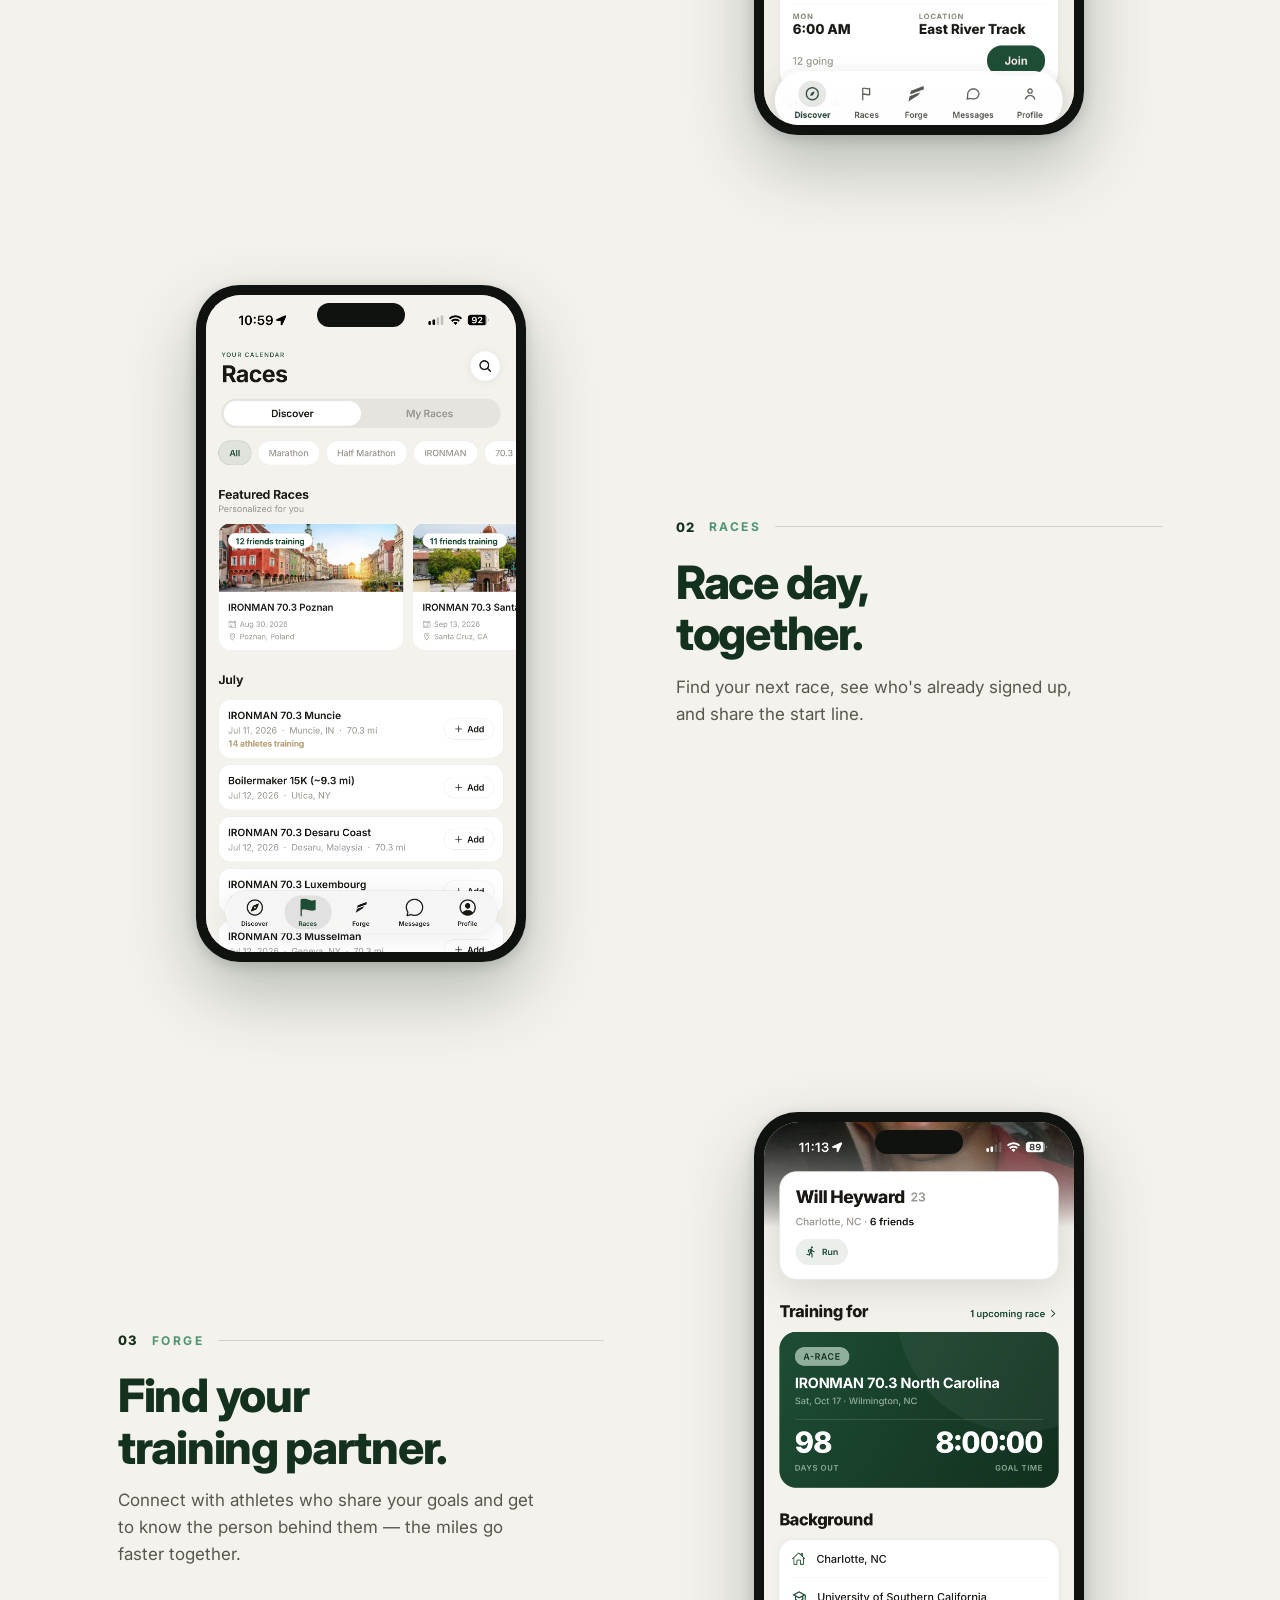
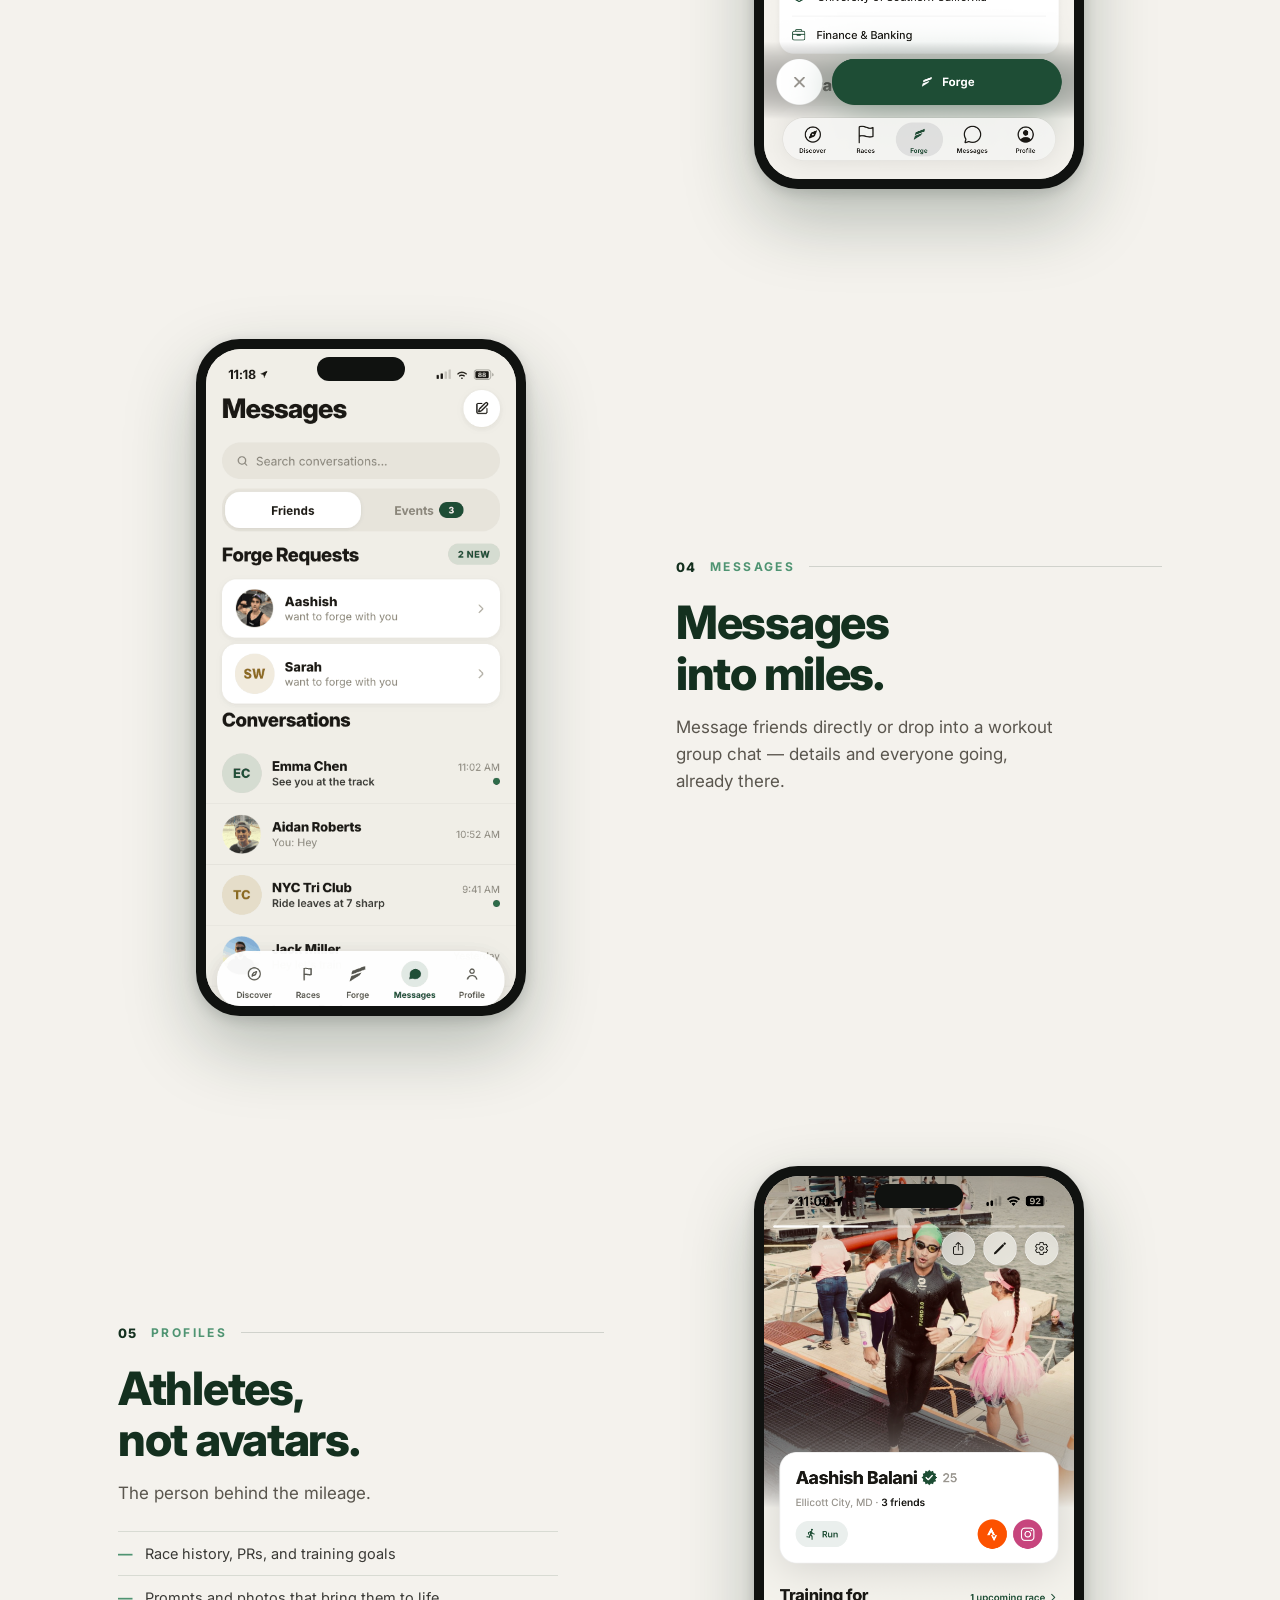
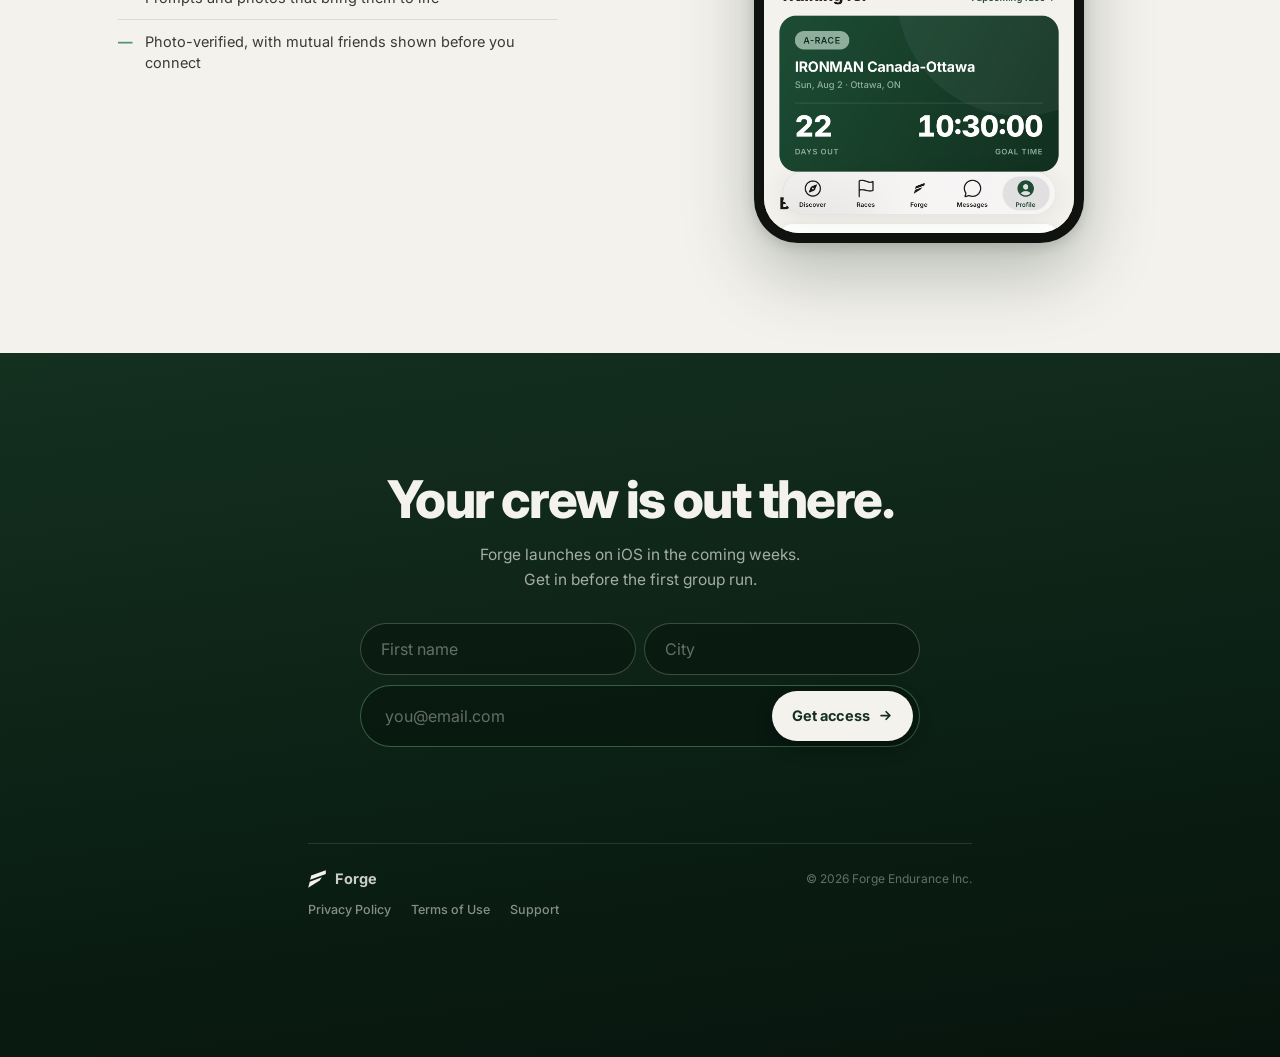
==== commit 085cdbc4: "hero: brand headline with value prop subline" ====
--- a/index.html
+++ b/index.html
@@ -69,13 +69,11 @@
   <div class="shell hero-inner">
     <div class="hero-main">
       <h1 class="h-title">
-        <span><i>Meet</i></span>
-        <span class="ln-desc"><i>people.</i></span>
-        <span><i>Find</i></span>
-        <span><i>workouts.</i></span>
-        <span><i class="accent">Train</i></span>
-        <span class="ln-desc"><i class="accent">together.</i></span>
+        <span><i>The</i></span>
+        <span><i>endurance</i></span>
+        <span class="ln-desc"><i class="accent">society.</i></span>
       </h1>
+      <p class="h-sub">Meet people. Find workouts. Train together.</p>
     </div>
 
     <div class="cta-line" id="cta-top">
--- a/site/forge-site-v3.css
+++ b/site/forge-site-v3.css
@@ -295,6 +295,8 @@
      would float the glyph up off the baseline. top-align pins the glyph and lets the
      box grow downward only. */
   .h-title span.ln-desc:not(:last-child) { vertical-align: top; padding-bottom: 0.33em; margin-bottom: 0; }
+  /* subline: one line at desktop (drop the mobile wrap width), a touch larger */
+  .h-sub { max-width: none; font-size: 18px; margin-top: 22px; }
   .cta-line { margin-top: 46px; max-width: 560px; display: flex; flex-direction: column; }
   /* desktop: name + city shown upfront, above the email row */
   .cta-line .cta-more { display: block; order: -1; margin-bottom: 10px; animation: riseIn 0.7s cubic-bezier(.16,1,.3,1) 1.2s both; }
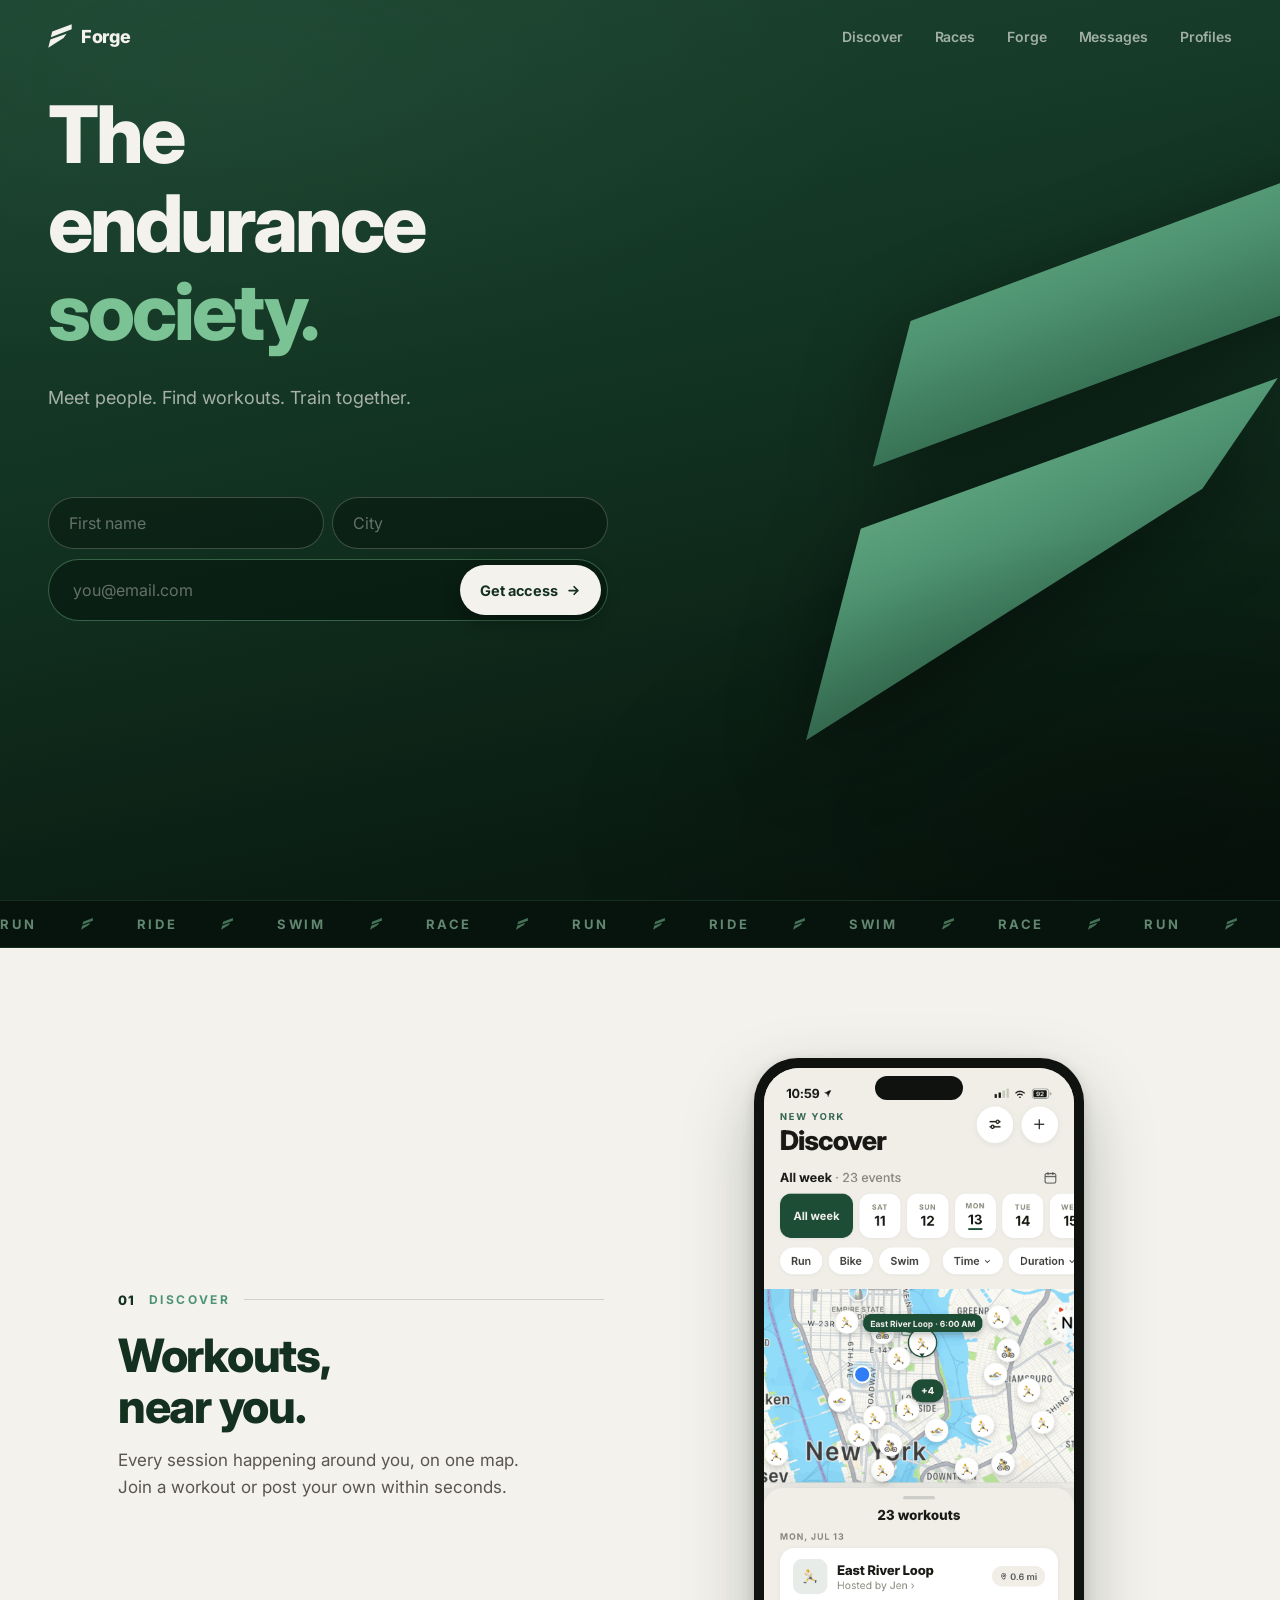
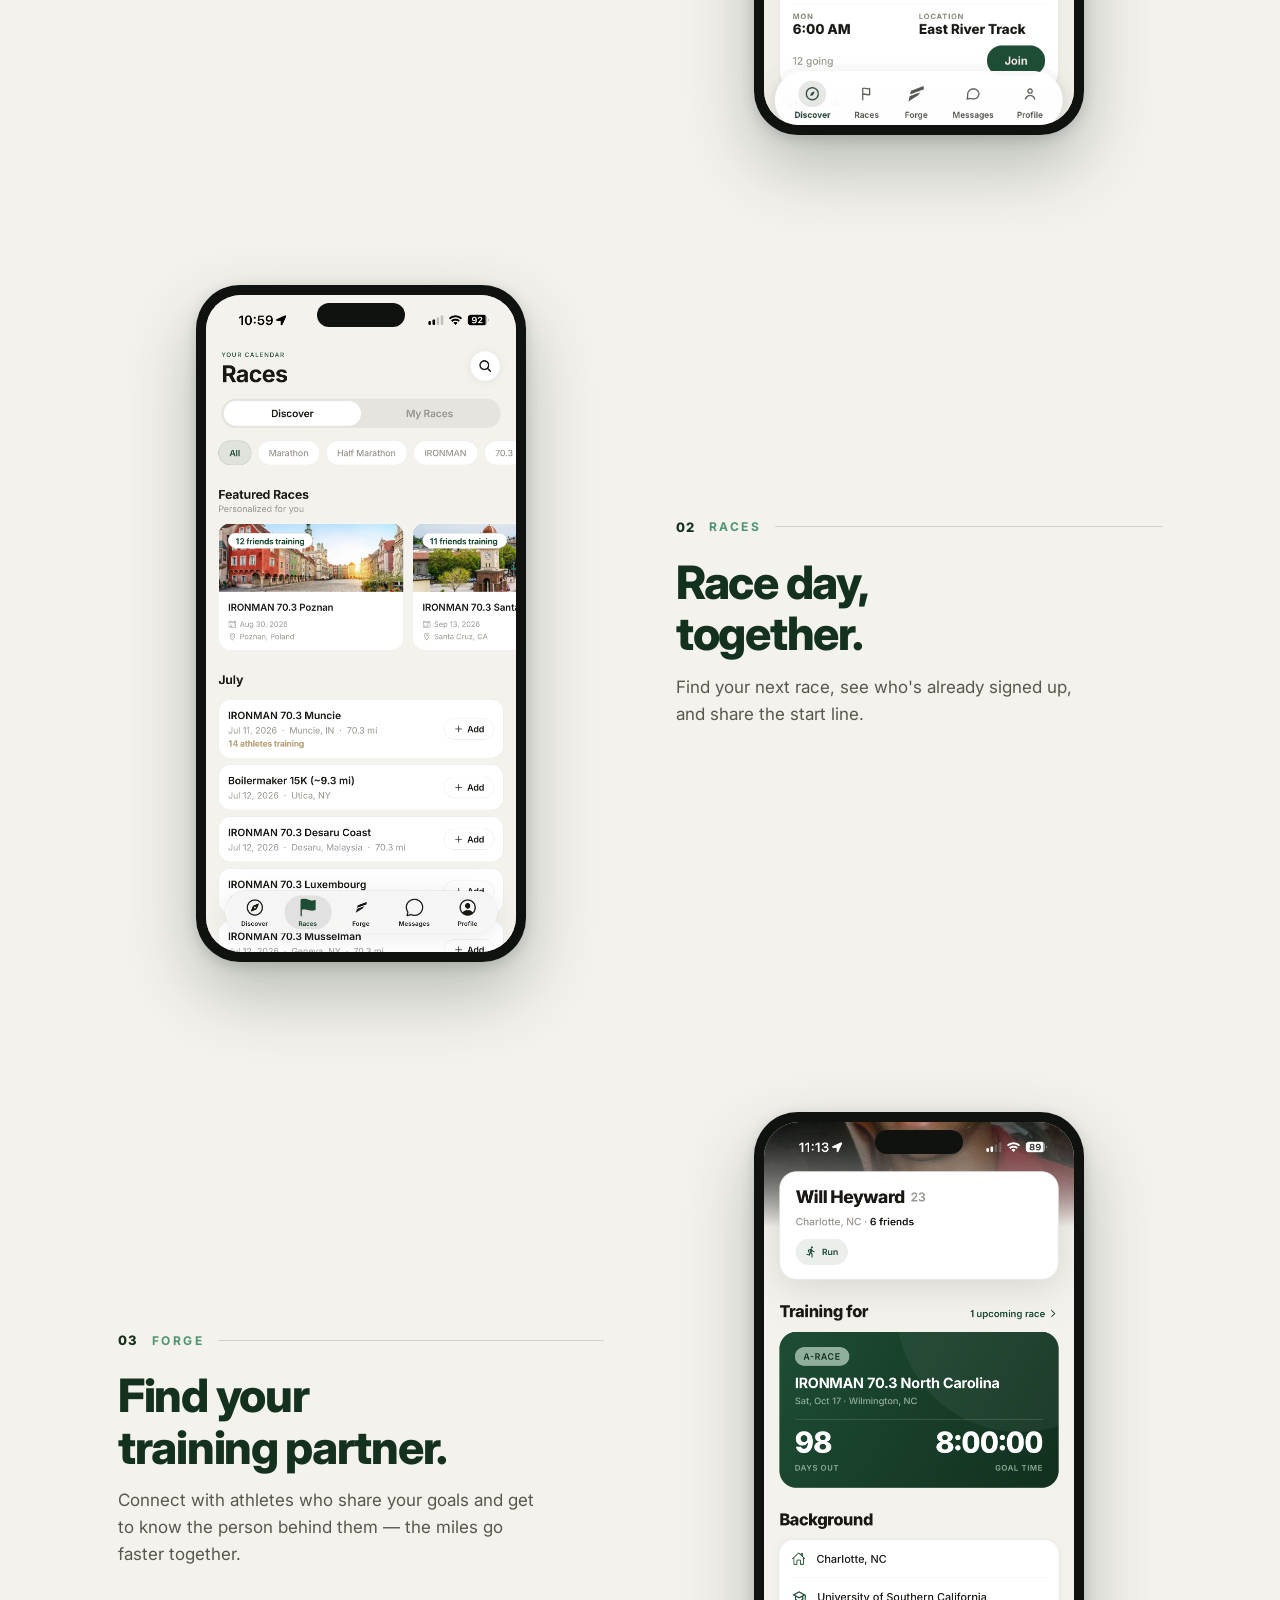
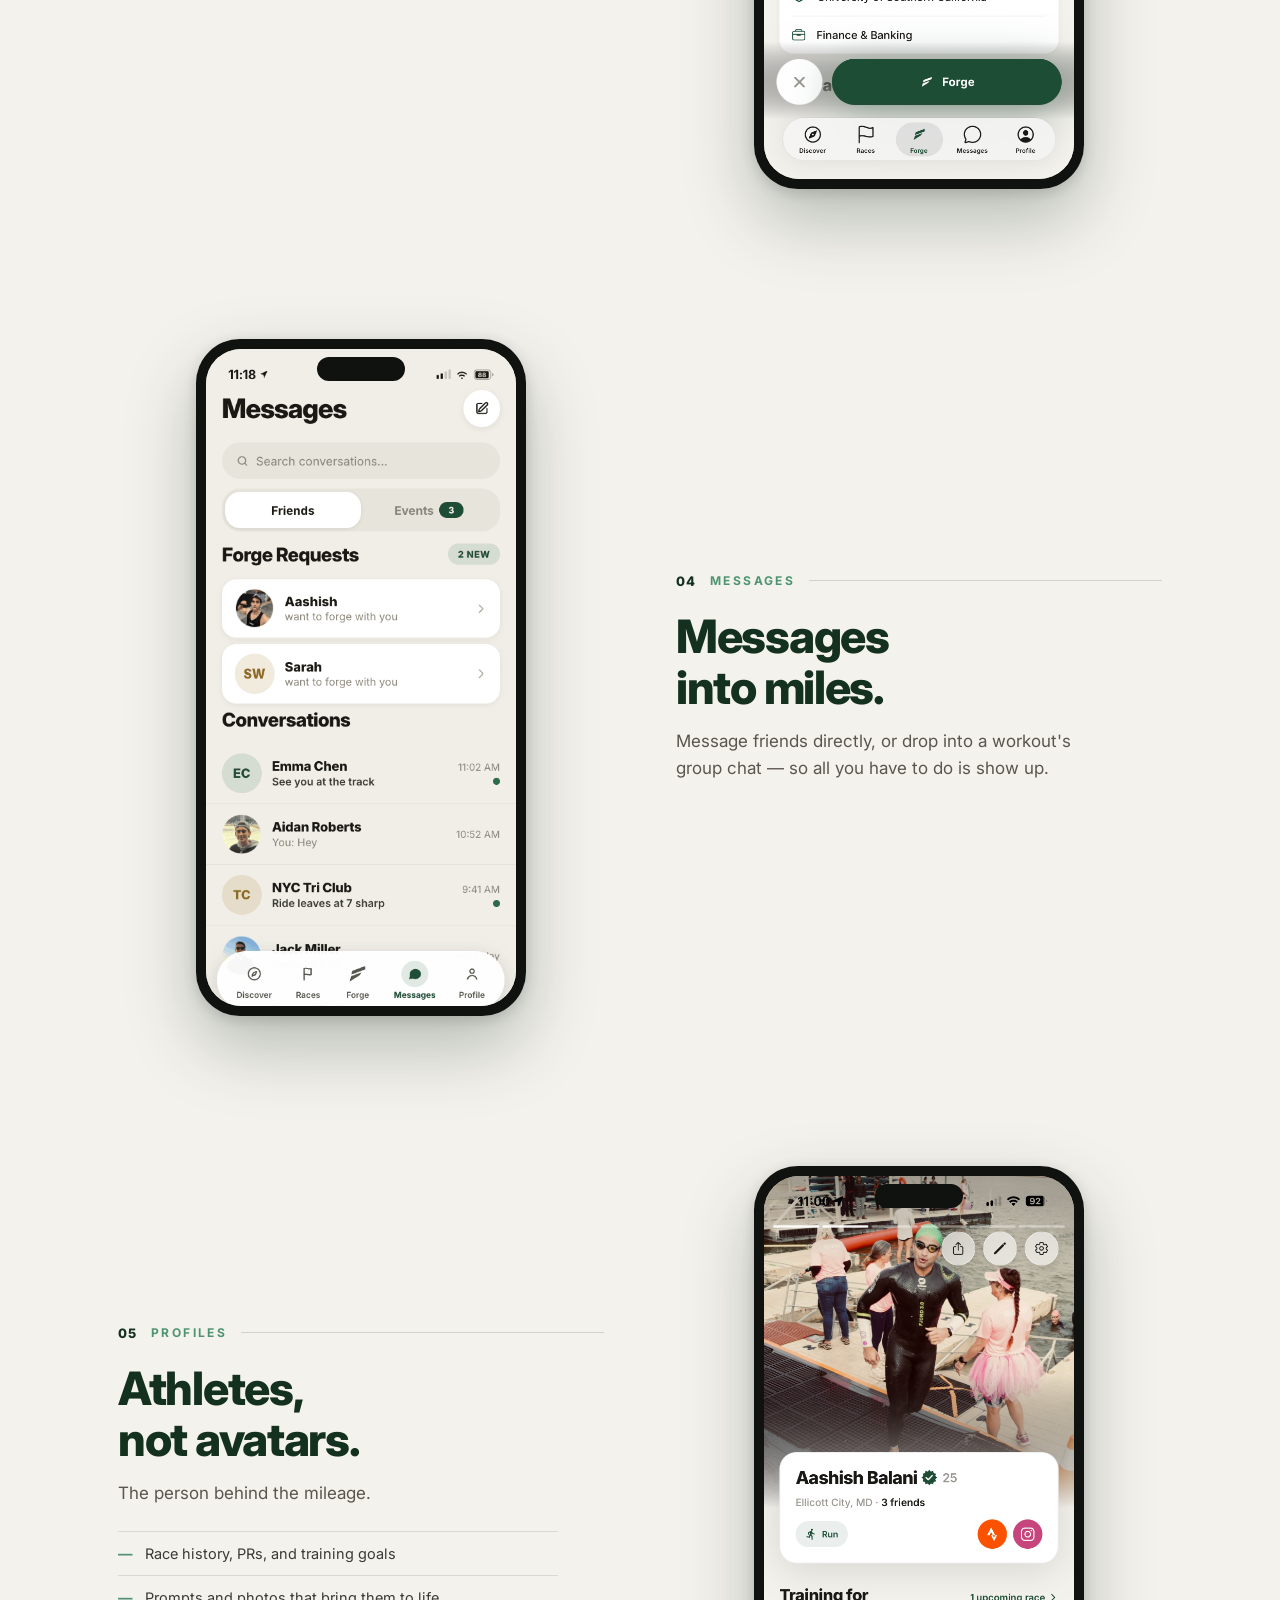
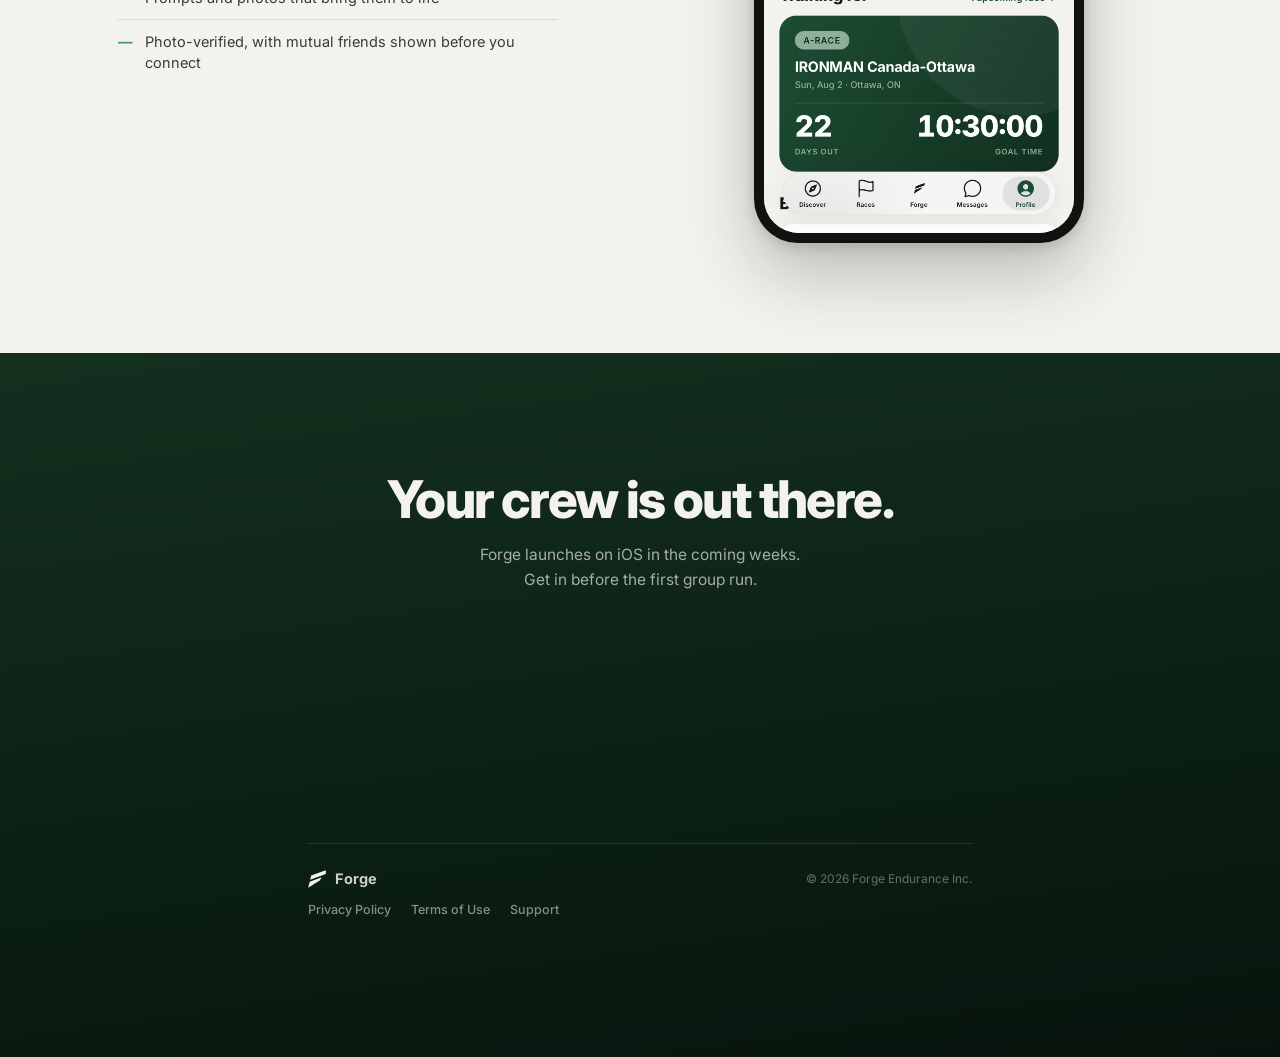
==== commit ea4cb4ff: "copy: update Messages section body" ====
--- a/index.html
+++ b/index.html
@@ -160,7 +160,7 @@
     <div class="rv">
       <div class="f-rule"><span class="n">04</span><span class="l">Messages</span></div>
       <h2 class="f-title">Messages<br>into miles.</h2>
-      <p class="f-sub">Message friends directly or drop into a workout group chat — details and everyone going, already there.</p>
+      <p class="f-sub">Message friends directly, or drop into a workout's group chat — so all you have to do is show up.</p>
     </div>
     <div class="phone-wrap rv d1">
       <div class="phone tilt-r">
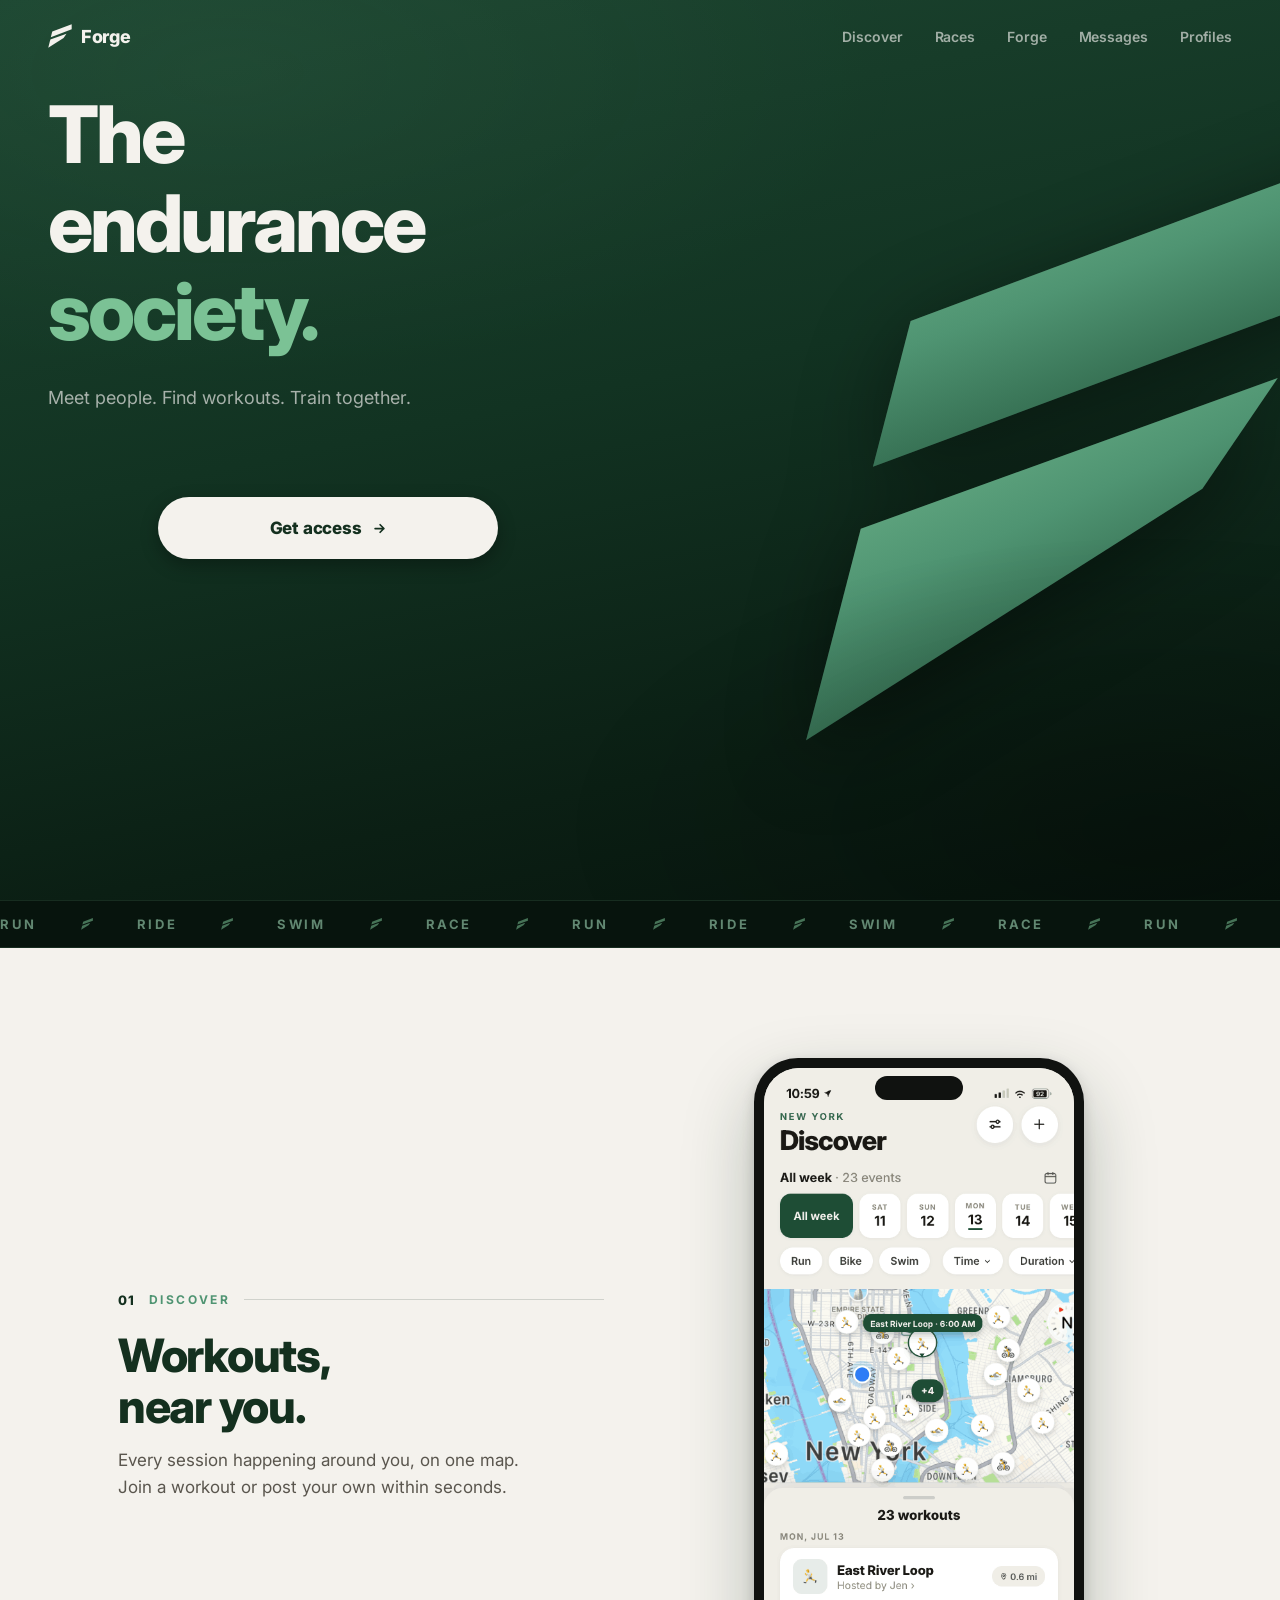
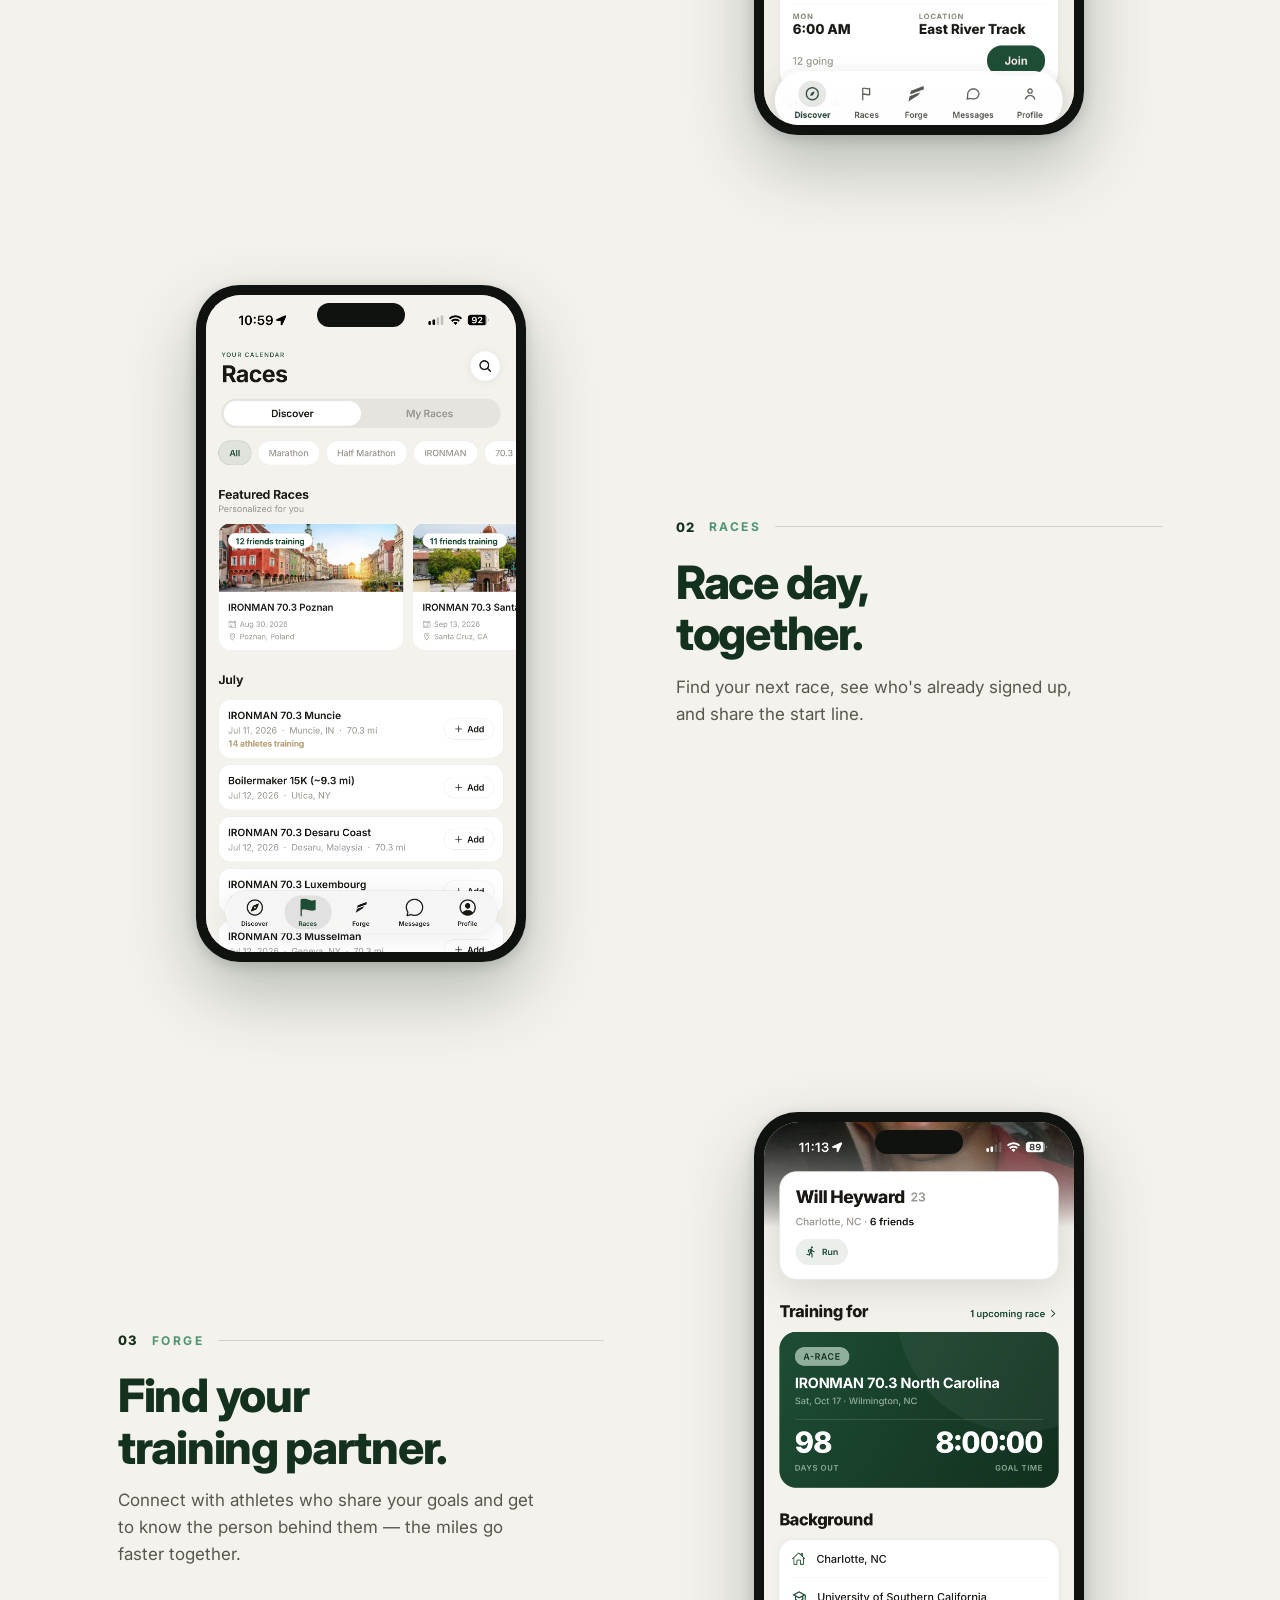
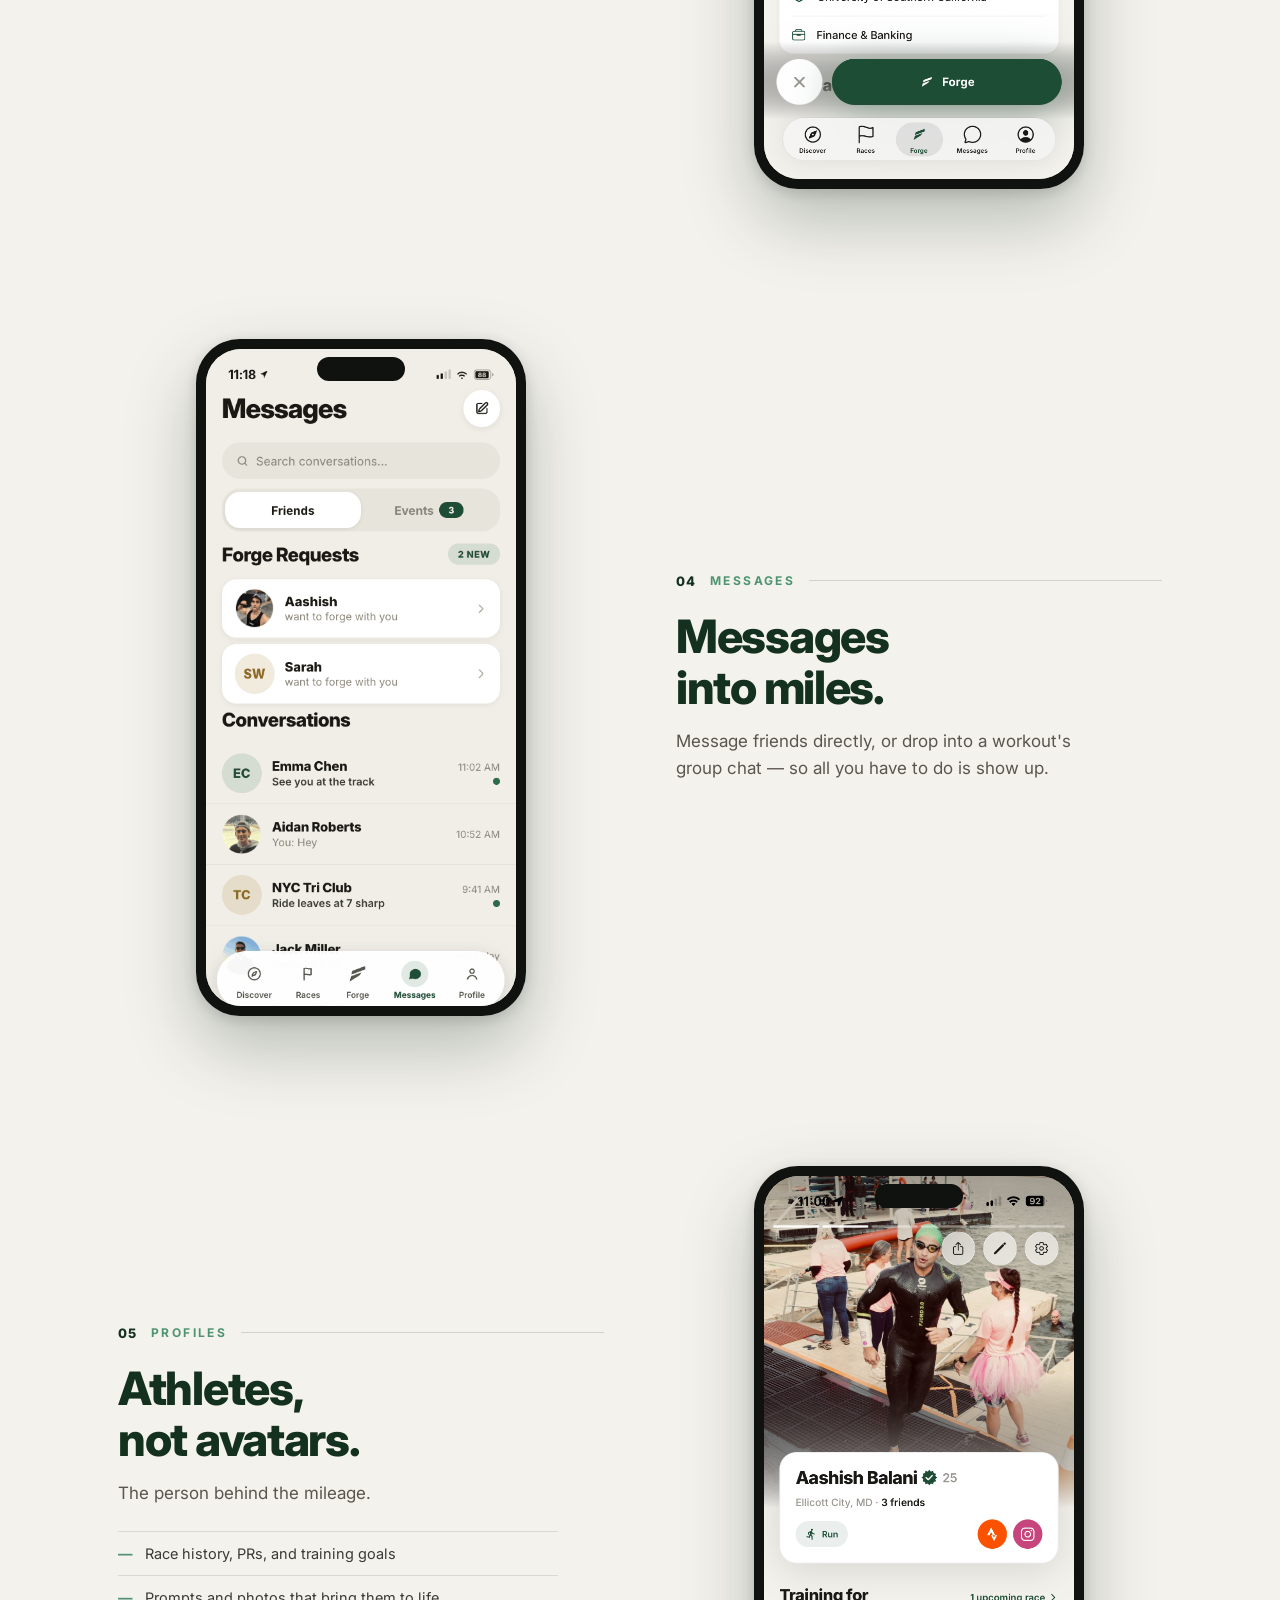
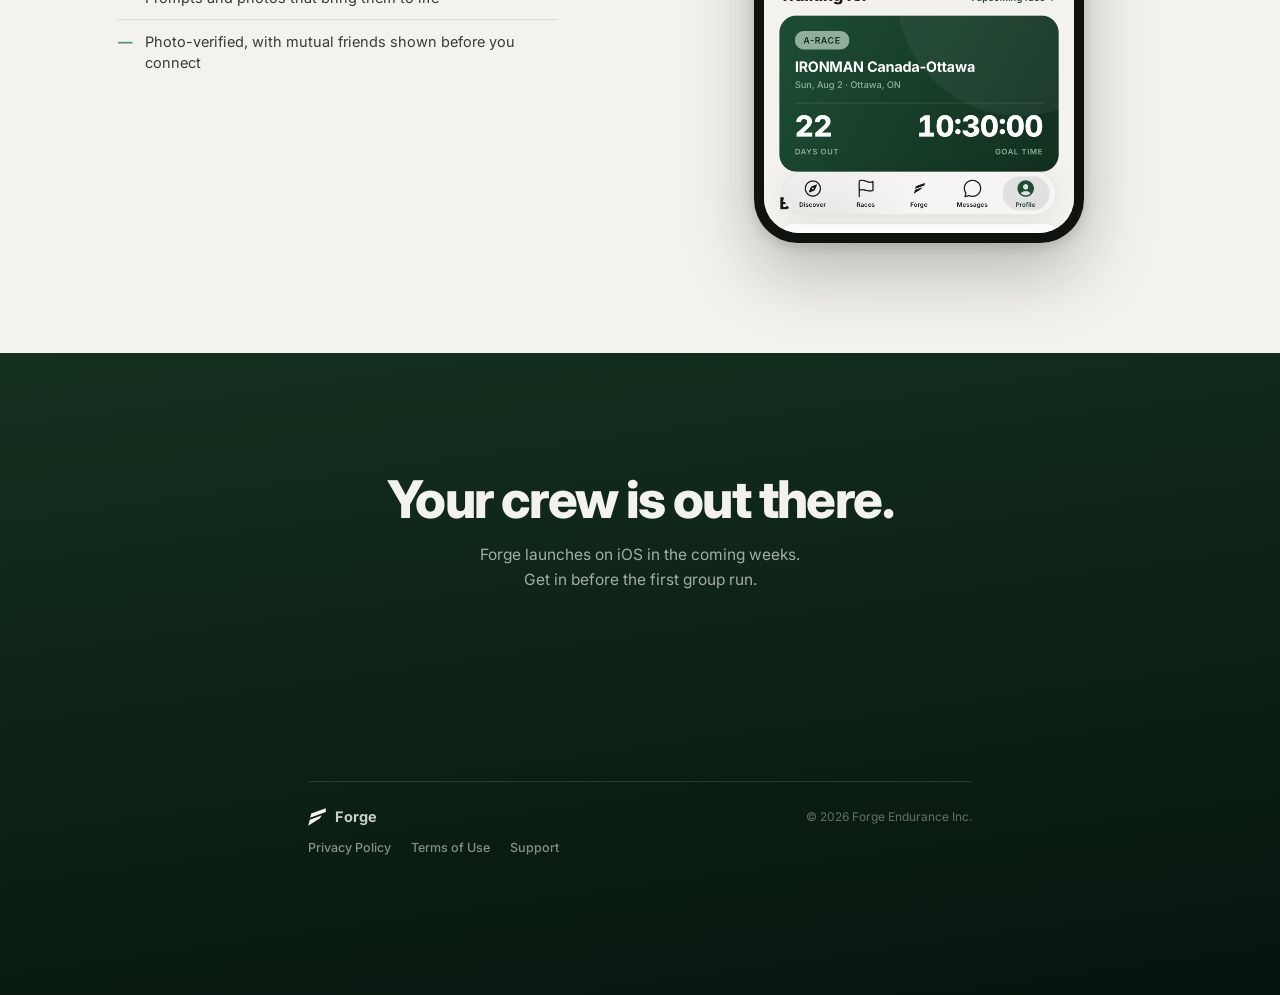
==== commit 5f7746c8: "feat: Get access button + /join signup flow, merged onto live site" ====
--- a/index.html
+++ b/index.html
@@ -77,28 +77,7 @@
     </div>
 
     <div class="cta-line" id="cta-top">
-      <form class="cta-form" novalidate>
-        <div class="cta-field">
-          <input type="email" inputmode="email" autocomplete="email" placeholder="you@email.com" aria-label="Email address">
-          <button class="go" type="submit">
-            Get access
-            <svg width="15" height="15" viewBox="0 0 24 24" fill="none" stroke="currentColor" stroke-width="2.8" stroke-linecap="round" stroke-linejoin="round"><path d="M5 12h14M13 6l6 6-6 6"></path></svg>
-          </button>
-        </div>
-      </form>
-      <div class="cta-more">
-        <p class="more-head"><b>You're in.</b> Want us to match you faster?</p>
-        <div class="more-row">
-          <input class="more-input" type="text" autocomplete="given-name" placeholder="First name" aria-label="First name">
-          <input class="more-input" type="text" autocomplete="address-level2" placeholder="City" aria-label="City">
-        </div>
-        <button class="more-btn" type="button">Done</button>
-        <button class="more-skip" type="button">Skip — email is enough</button>
-      </div>
-      <div class="cta-done">
-        <span class="check-ring"><svg width="20" height="20" viewBox="0 0 24 24" fill="none" stroke="#F4F2ED" stroke-width="2.8" stroke-linecap="round" stroke-linejoin="round"><path d="M5 13l4 4L19 7"></path></svg></span>
-        <div><b>You're on the list.</b><p>See you at the start line.</p></div>
-      </div>
+      <a class="cta-btn" href="join/index.html">Get access <svg width="15" height="15" viewBox="0 0 24 24" fill="none" stroke="currentColor" stroke-width="2.8" stroke-linecap="round" stroke-linejoin="round"><path d="M5 12h14M13 6l6 6-6 6"></path></svg></a>
     </div>
   </div>
 </header>
@@ -197,28 +176,7 @@
     <p class="final-sub">Forge launches on iOS in the coming weeks. Get in before the first group run.</p></div>
 
     <div class="cta-line rv d1" id="cta-bottom" style="margin-top: 30px;">
-      <form class="cta-form" novalidate>
-        <div class="cta-field">
-          <input type="email" inputmode="email" autocomplete="email" placeholder="you@email.com" aria-label="Email address">
-          <button class="go" type="submit">
-            Get access
-            <svg width="15" height="15" viewBox="0 0 24 24" fill="none" stroke="currentColor" stroke-width="2.8" stroke-linecap="round" stroke-linejoin="round"><path d="M5 12h14M13 6l6 6-6 6"></path></svg>
-          </button>
-        </div>
-      </form>
-      <div class="cta-more">
-        <p class="more-head"><b>You're in.</b> Want us to match you faster?</p>
-        <div class="more-row">
-          <input class="more-input" type="text" autocomplete="given-name" placeholder="First name" aria-label="First name">
-          <input class="more-input" type="text" autocomplete="address-level2" placeholder="City" aria-label="City">
-        </div>
-        <button class="more-btn" type="button">Done</button>
-        <button class="more-skip" type="button">Skip — email is enough</button>
-      </div>
-      <div class="cta-done">
-        <span class="check-ring"><svg width="20" height="20" viewBox="0 0 24 24" fill="none" stroke="#F4F2ED" stroke-width="2.8" stroke-linecap="round" stroke-linejoin="round"><path d="M5 13l4 4L19 7"></path></svg></span>
-        <div><b>You're on the list.</b><p>See you at the start line.</p></div>
-      </div>
+      <a class="cta-btn" href="join/index.html">Get access <svg width="15" height="15" viewBox="0 0 24 24" fill="none" stroke="currentColor" stroke-width="2.8" stroke-linecap="round" stroke-linejoin="round"><path d="M5 12h14M13 6l6 6-6 6"></path></svg></a>
     </div>
 
     <footer class="footer">
--- a/site/forge-site-v3.css
+++ b/site/forge-site-v3.css
@@ -330,3 +330,15 @@
   .final .hero-ghost { display: none; }
   .footer { margin-top: 96px; }
 }
+
+/* ── Get Access button (replaces inline email capture) ── */
+.cta-btn {
+  display: flex; align-items: center; justify-content: center; gap: 10px;
+  width: 100%; max-width: 340px; margin: 0 auto; height: 62px; border-radius: 31px;
+  background: #F4F2ED; color: #14301F; font-size: 17px; font-weight: 800; letter-spacing: -0.2px;
+  box-shadow: 0 6px 18px rgba(0,0,0,0.3);
+  animation: ctaBreathe 3.6s ease-in-out 2s infinite;
+  transition: transform 0.25s cubic-bezier(.16,1,.3,1), background 0.25s ease;
+}
+.cta-btn:hover { background: #FFFFFF; color: #14301F; }
+.cta-btn:active { transform: scale(0.96); }
